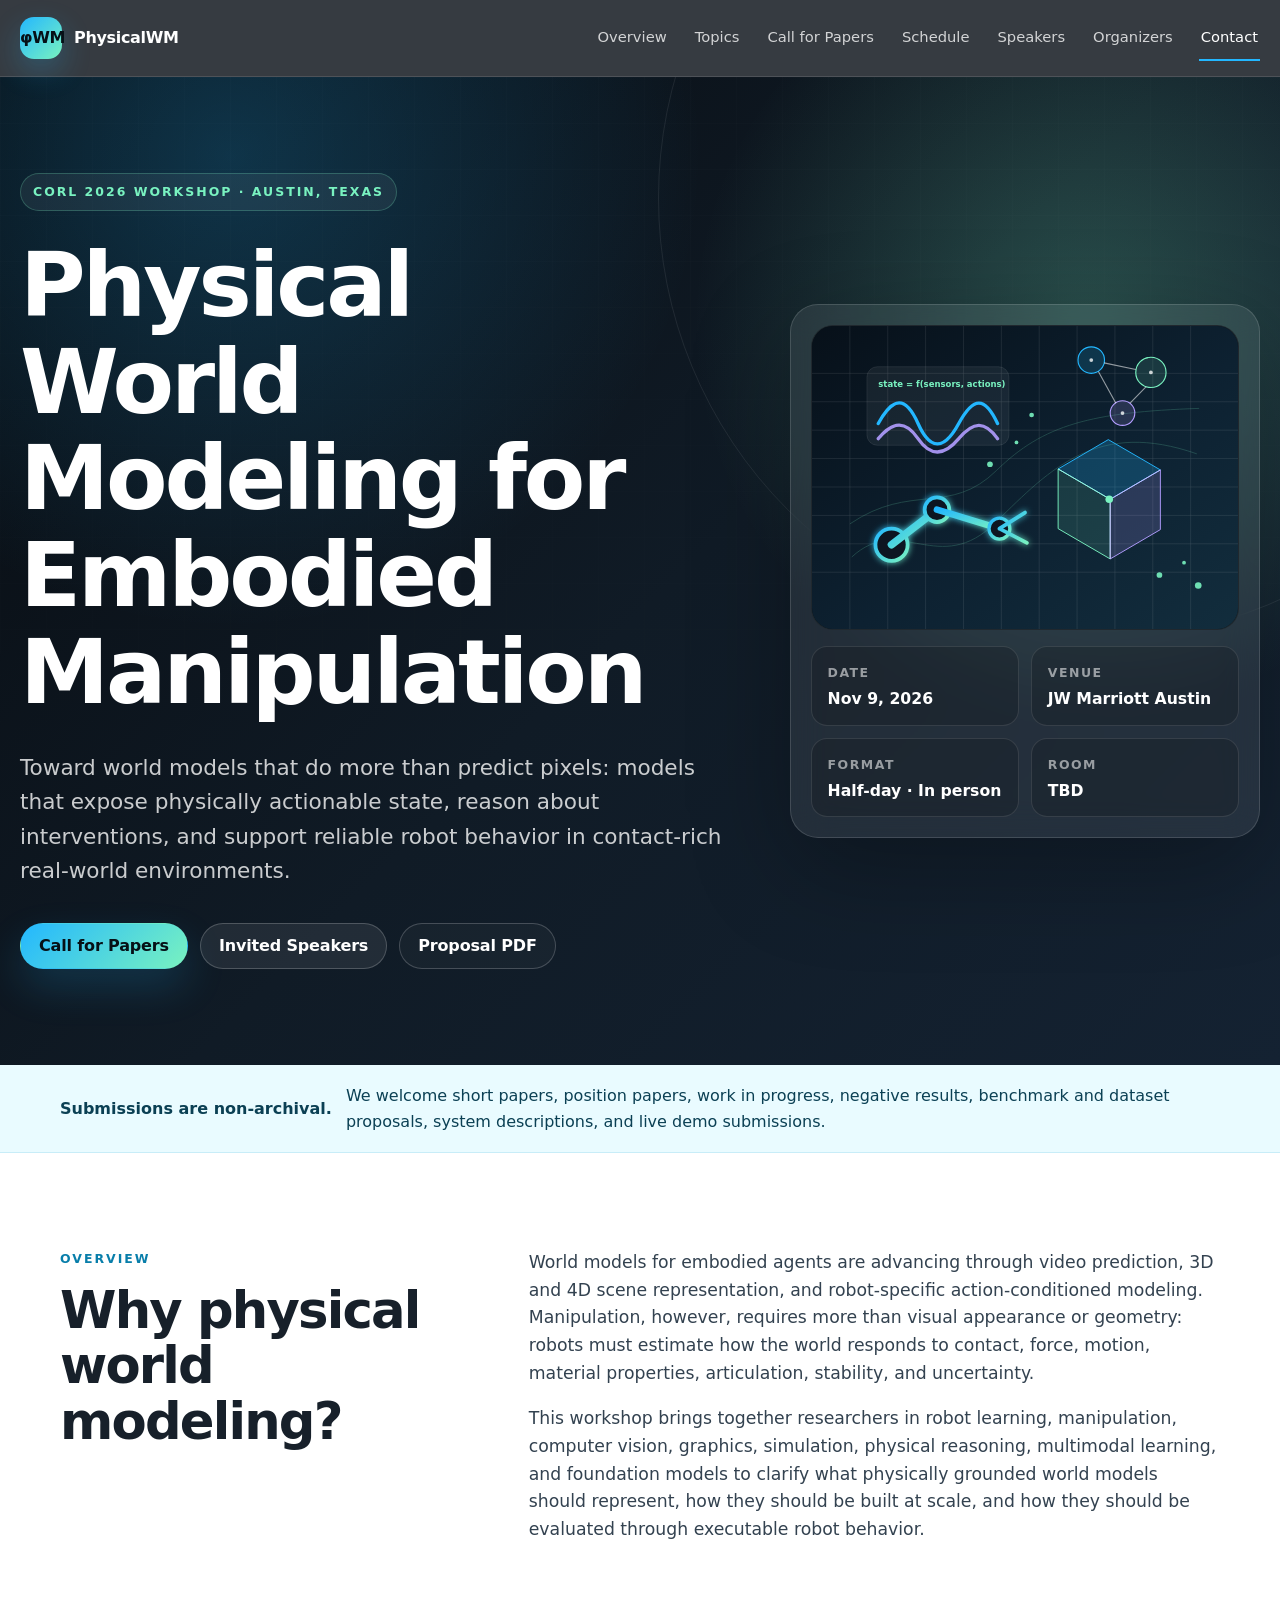
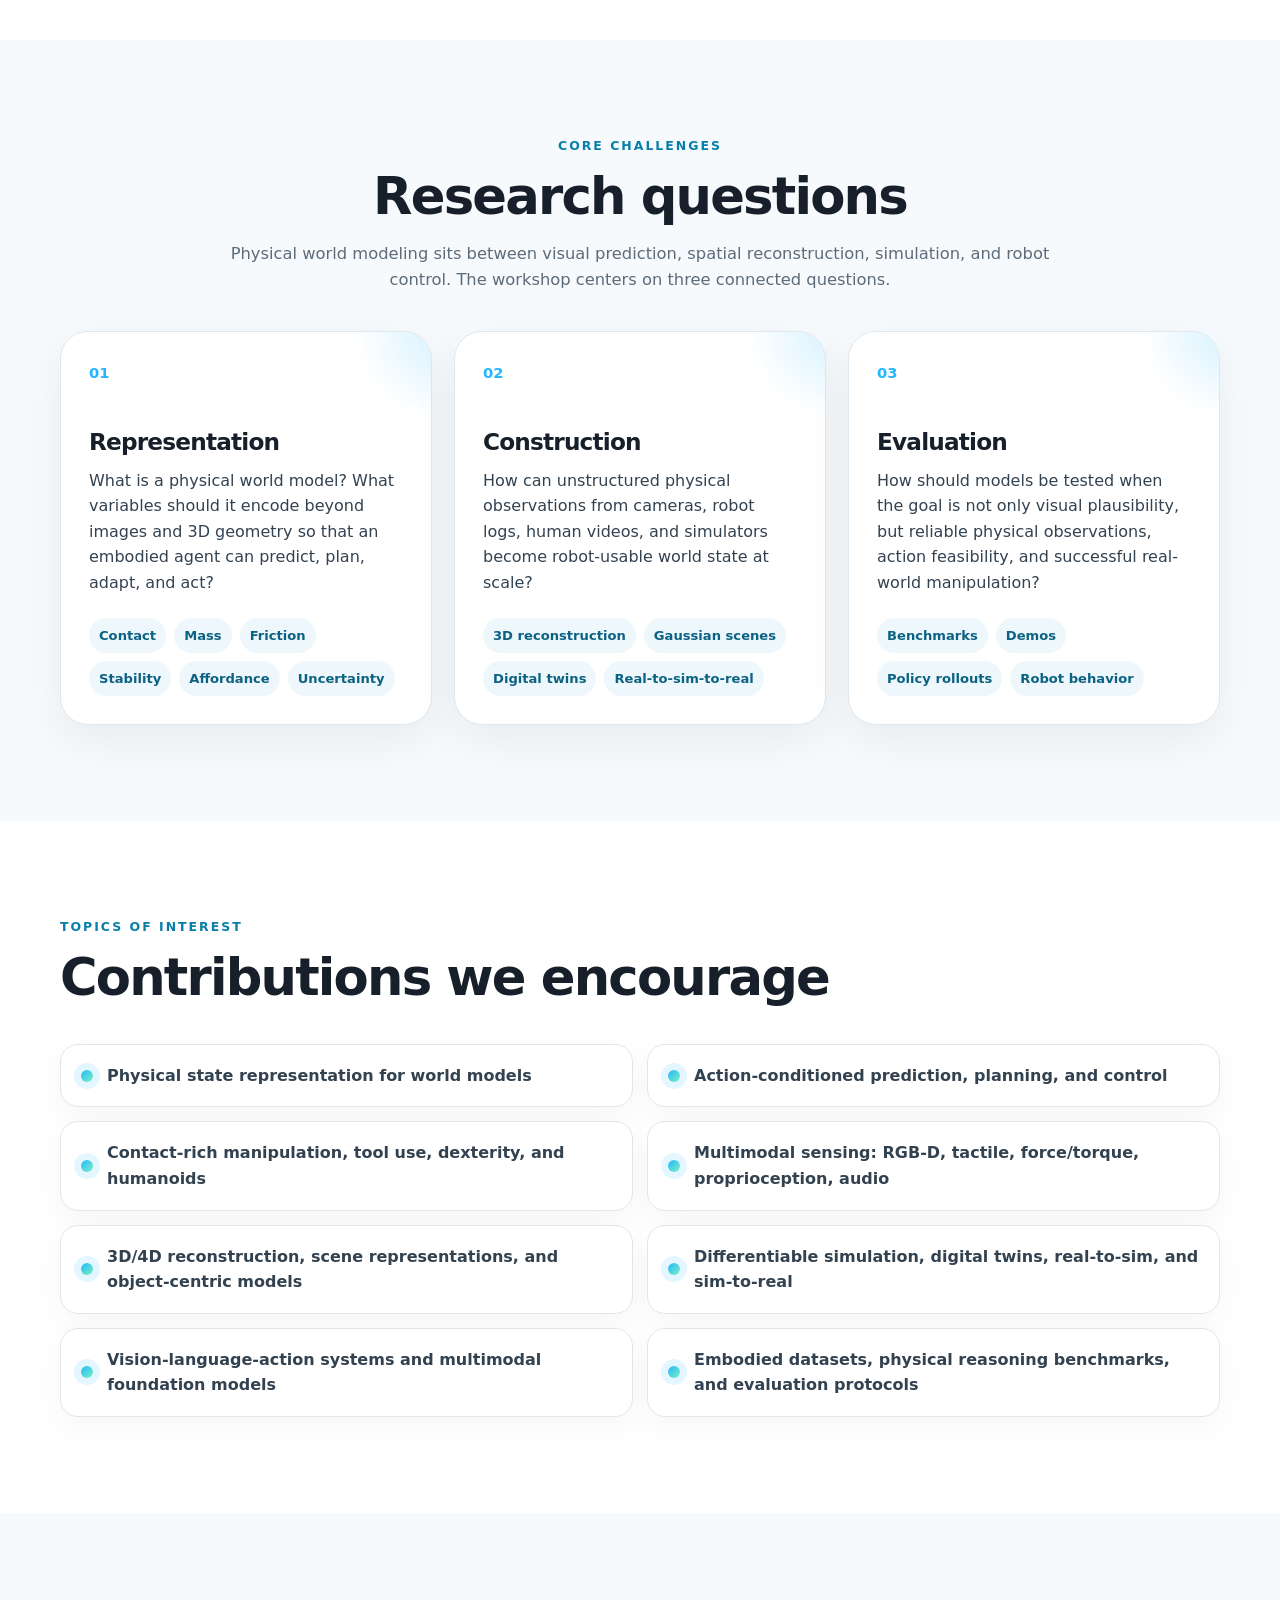
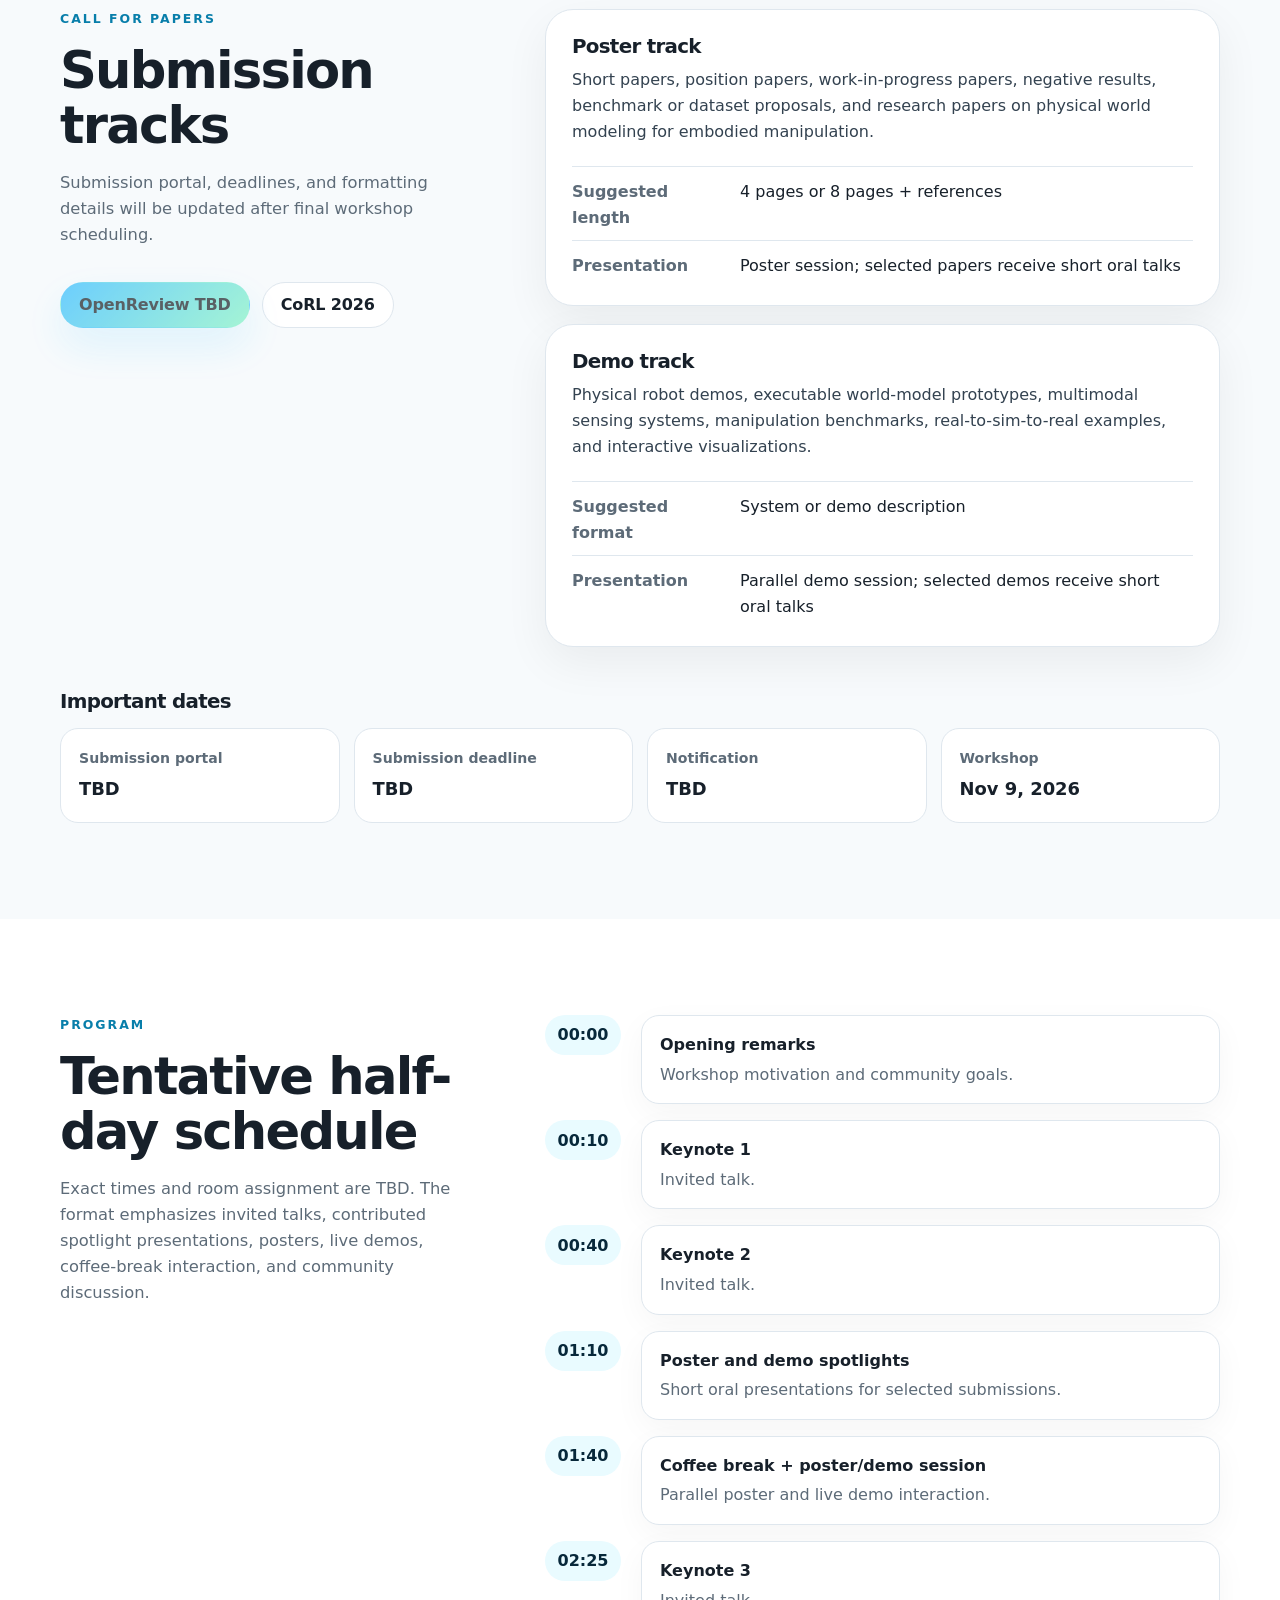
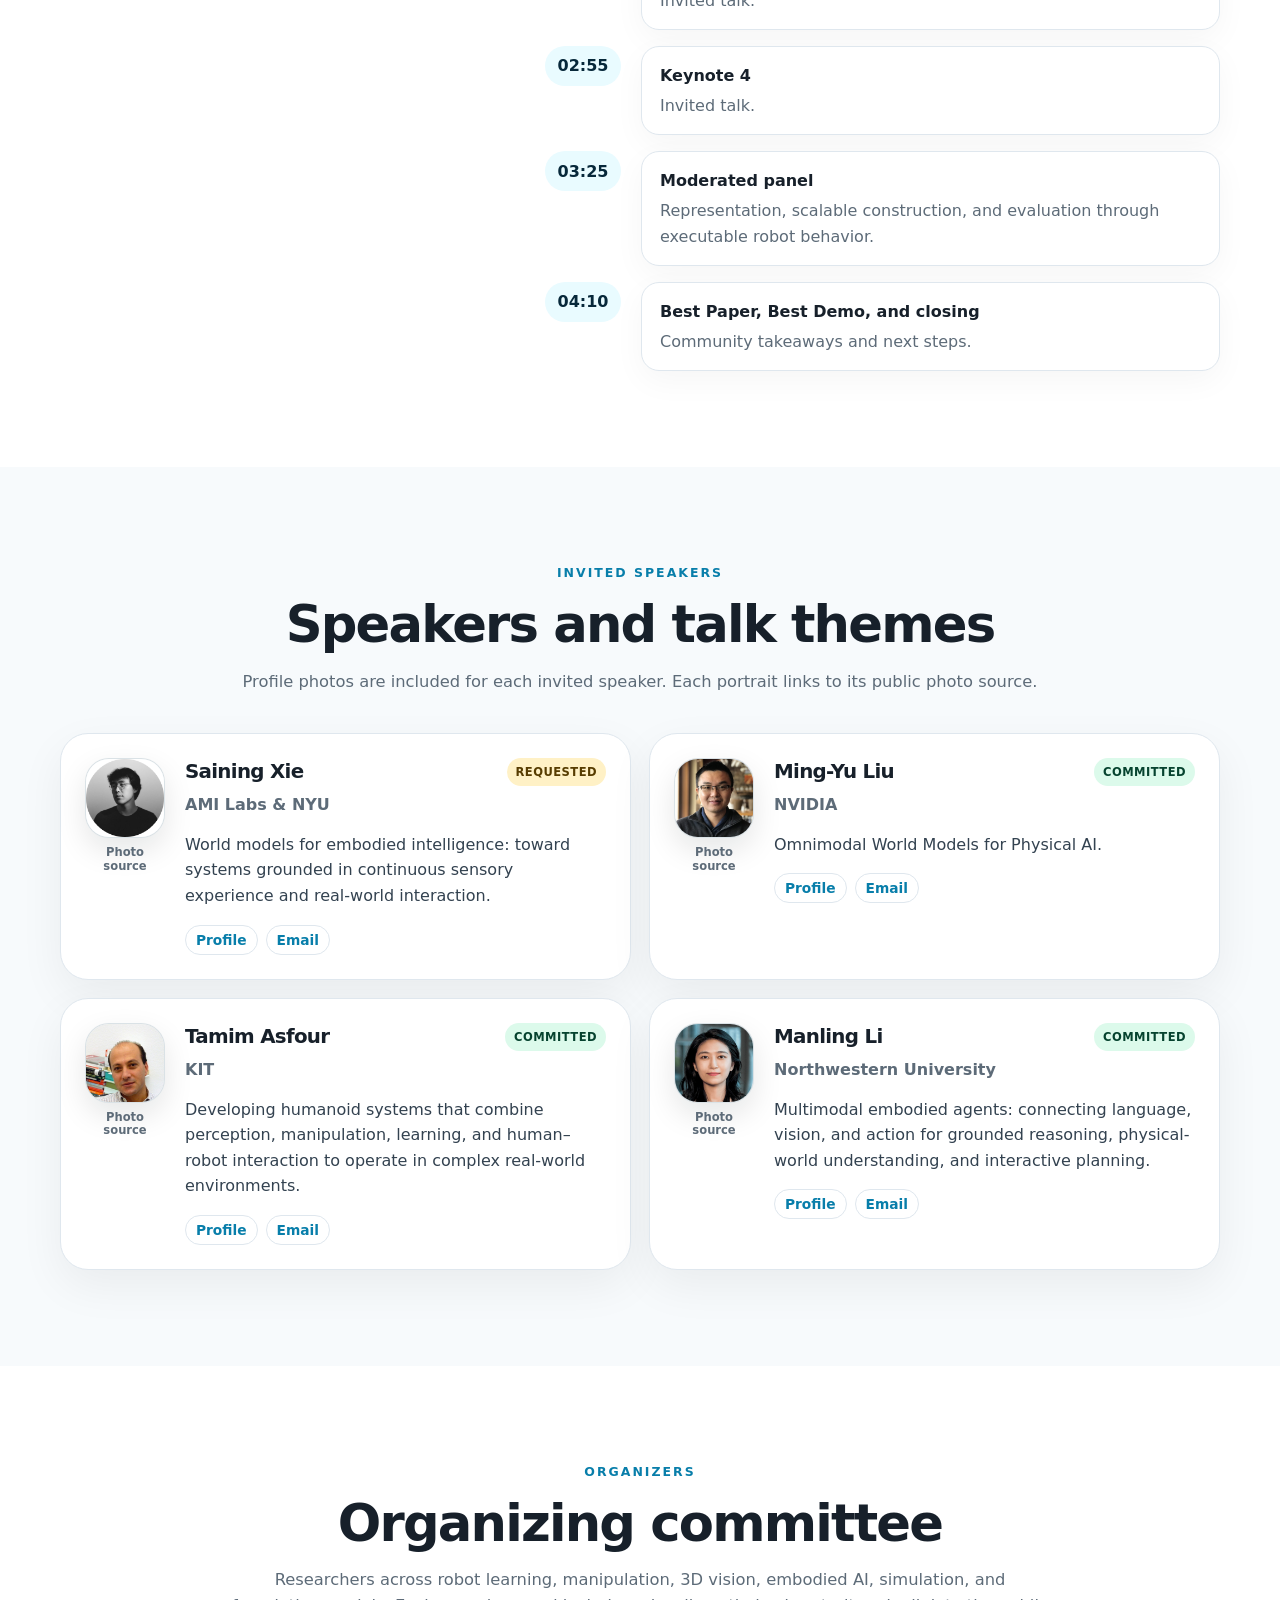
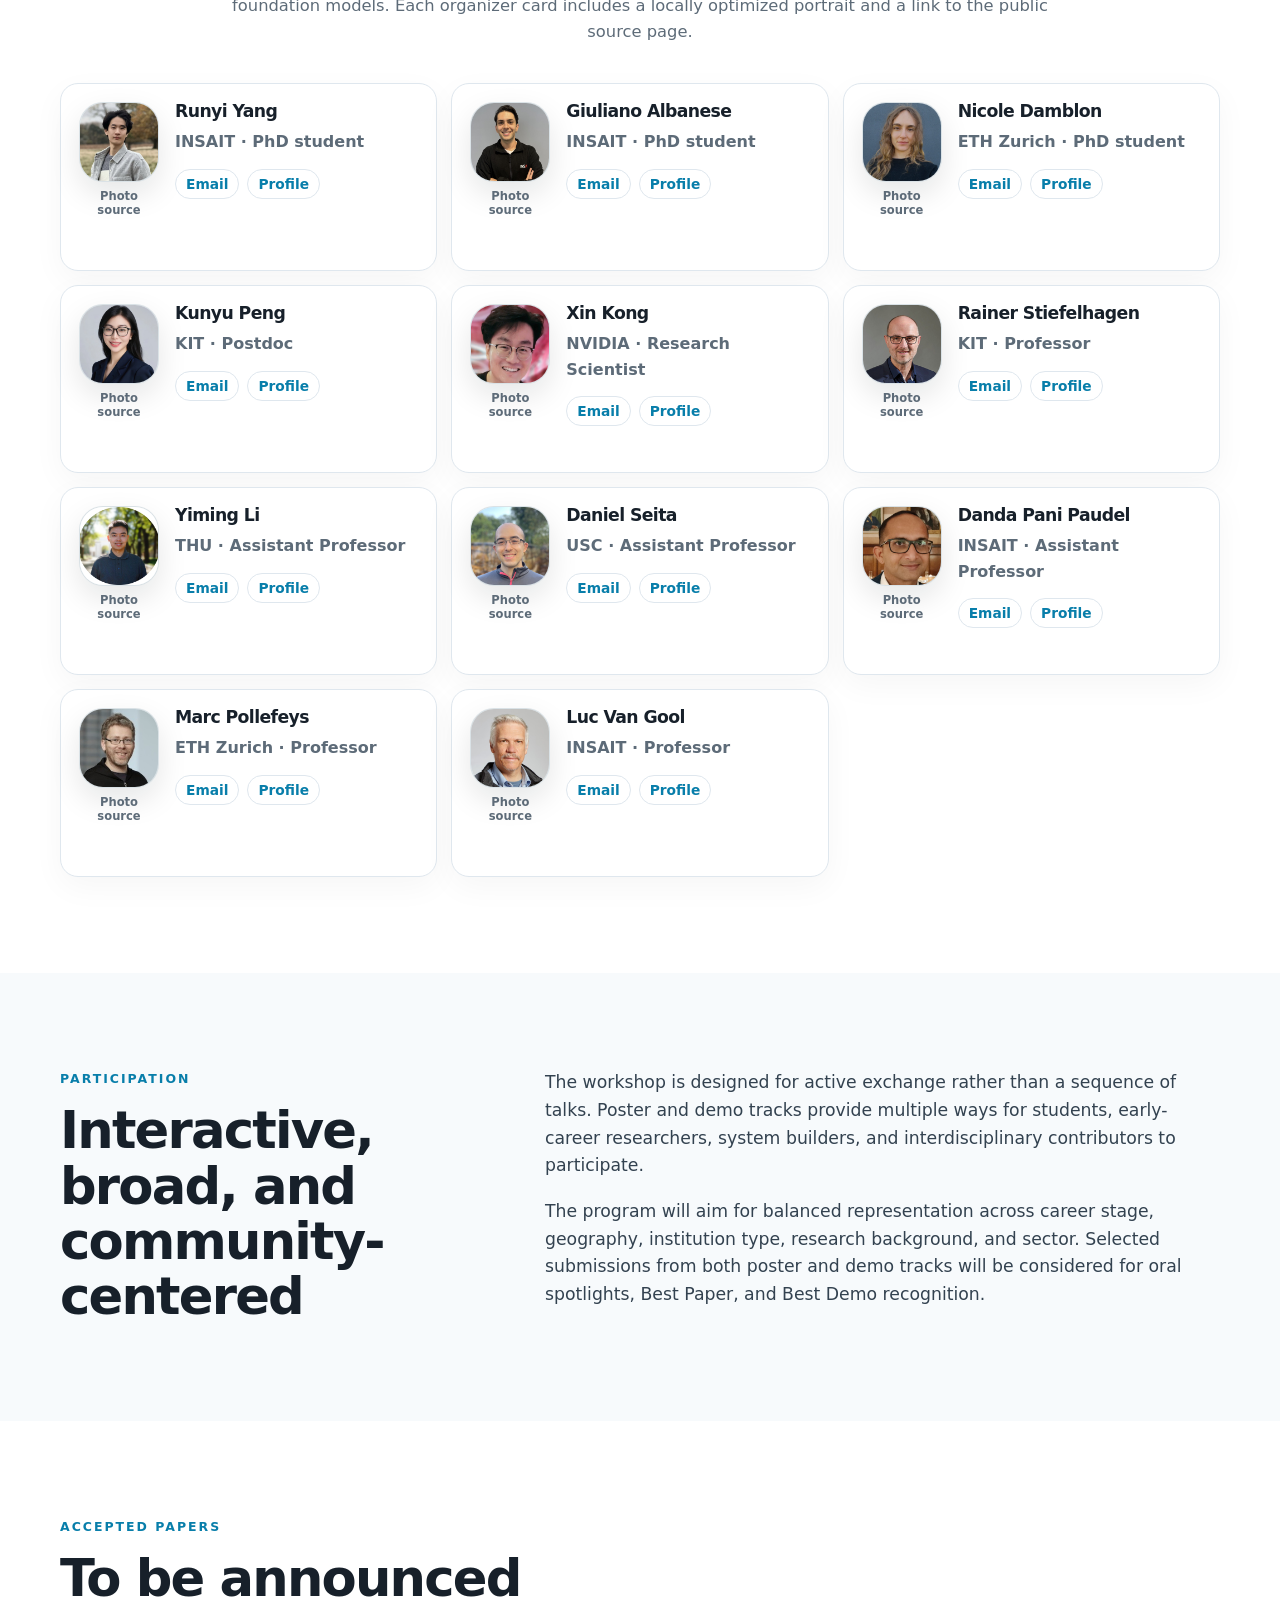
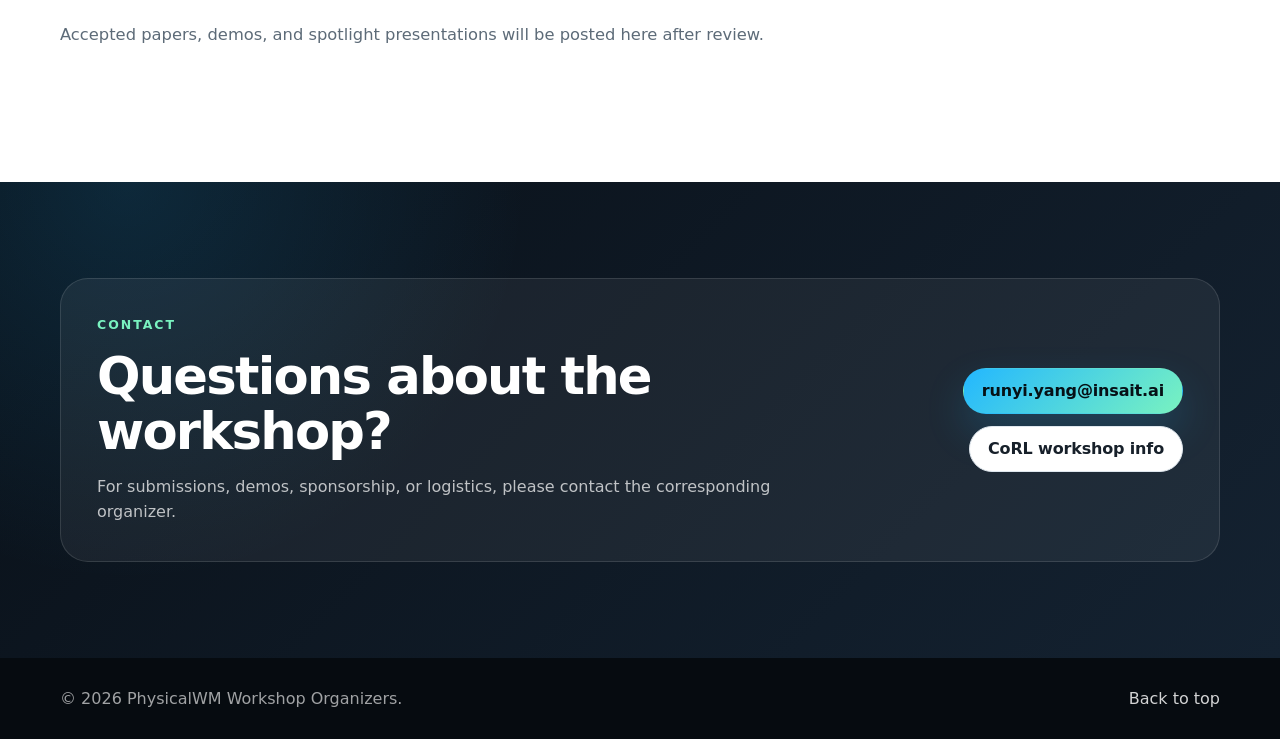
==== CORL2026.html @ cc818e53 "Add CoRL 2026 workshop site" ====
<!doctype html>
<html lang="en">
<head>
  <meta charset="utf-8" />
  <meta name="viewport" content="width=device-width, initial-scale=1" />
  <title>Physical World Modeling for Embodied Manipulation | CoRL 2026 Workshop</title>
  <meta name="description" content="CoRL 2026 workshop on Physical World Modeling for Embodied Manipulation: physically grounded world models for robot learning, manipulation, multimodal sensing, simulation, and embodied AI." />
  <meta name="theme-color" content="#0a1118" />
  <meta property="og:title" content="Physical World Modeling for Embodied Manipulation" />
  <meta property="og:description" content="A CoRL 2026 workshop on physical world models that support reliable embodied perception, prediction, planning, and robot manipulation." />
  <meta property="og:type" content="website" />
  <link rel="icon" href="assets/favicon.svg" type="image/svg+xml" />
  <link rel="stylesheet" href="assets/styles.css" />
</head>
<body>
  <a class="skip-link" href="#main">Skip to content</a>
  <header class="site-header" id="top">
    <nav class="navbar" aria-label="Main navigation">
      <a class="brand" href="#top" aria-label="PhysicalWM home">
        <span class="brand-mark">φWM</span>
        <span class="brand-text">PhysicalWM</span>
      </a>
      <button class="nav-toggle" aria-label="Open navigation" aria-expanded="false" aria-controls="nav-menu">
        <span></span><span></span><span></span>
      </button>
      <div class="nav-menu" id="nav-menu">
        <a href="#overview">Overview</a>
        <a href="#topics">Topics</a>
        <a href="#cfp">Call for Papers</a>
        <a href="#schedule">Schedule</a>
        <a href="#speakers">Speakers</a>
        <a href="#organizers">Organizers</a>
        <a href="#contact">Contact</a>
      </div>
    </nav>
  </header>

  <main id="main">
    <section class="hero section-pad">
      <div class="hero-grid">
        <div class="hero-copy">
          <div class="eyebrow">CoRL 2026 Workshop · Austin, Texas</div>
          <h1>Physical World Modeling for Embodied Manipulation</h1>
          <p class="hero-lede">
            Toward world models that do more than predict pixels: models that expose physically actionable state, reason about interventions, and support reliable robot behavior in contact-rich real-world environments.
          </p>
          <div class="hero-actions" aria-label="Primary actions">
            <a class="button button-primary" href="#cfp">Call for Papers</a>
            <a class="button button-secondary" href="#speakers">Invited Speakers</a>
            <a class="button button-ghost" href="assets/physicalwm-corl2026-proposal.pdf">Proposal PDF</a>
          </div>
        </div>
        <div class="hero-panel" aria-label="Workshop facts">
          <img src="assets/hero-physicalwm.svg" alt="Abstract diagram of physical world modeling for embodied manipulation" />
          <div class="fact-grid">
            <div>
              <span class="fact-label">Date</span>
              <strong>Nov 9, 2026</strong>
            </div>
            <div>
              <span class="fact-label">Venue</span>
              <strong>JW Marriott Austin</strong>
            </div>
            <div>
              <span class="fact-label">Format</span>
              <strong>Half-day · In person</strong>
            </div>
            <div>
              <span class="fact-label">Room</span>
              <strong>TBD</strong>
            </div>
          </div>
        </div>
      </div>
    </section>

    <section class="notice" aria-label="Workshop announcement">
      <div class="container notice-inner">
        <strong>Submissions are non-archival.</strong>
        <span>We welcome short papers, position papers, work in progress, negative results, benchmark and dataset proposals, system descriptions, and live demo submissions.</span>
      </div>
    </section>

    <section class="section section-pad" id="overview">
      <div class="container two-col">
        <div>
          <p class="section-kicker">Overview</p>
          <h2>Why physical world modeling?</h2>
        </div>
        <div class="rich-text">
          <p>
            World models for embodied agents are advancing through video prediction, 3D and 4D scene representation, and robot-specific action-conditioned modeling. Manipulation, however, requires more than visual appearance or geometry: robots must estimate how the world responds to contact, force, motion, material properties, articulation, stability, and uncertainty.
          </p>
          <p>
            This workshop brings together researchers in robot learning, manipulation, computer vision, graphics, simulation, physical reasoning, multimodal learning, and foundation models to clarify what physically grounded world models should represent, how they should be built at scale, and how they should be evaluated through executable robot behavior.
          </p>
        </div>
      </div>
    </section>

    <section class="section section-pad section-muted" id="questions">
      <div class="container">
        <div class="section-heading centered">
          <p class="section-kicker">Core challenges</p>
          <h2>Research questions</h2>
          <p>Physical world modeling sits between visual prediction, spatial reconstruction, simulation, and robot control. The workshop centers on three connected questions.</p>
        </div>
        <div class="cards three">
          <article class="card challenge-card">
            <span class="card-index">01</span>
            <h3>Representation</h3>
            <p>What is a physical world model? What variables should it encode beyond images and 3D geometry so that an embodied agent can predict, plan, adapt, and act?</p>
            <ul class="tag-list">
              <li>Contact</li><li>Mass</li><li>Friction</li><li>Stability</li><li>Affordance</li><li>Uncertainty</li>
            </ul>
          </article>
          <article class="card challenge-card">
            <span class="card-index">02</span>
            <h3>Construction</h3>
            <p>How can unstructured physical observations from cameras, robot logs, human videos, and simulators become robot-usable world state at scale?</p>
            <ul class="tag-list">
              <li>3D reconstruction</li><li>Gaussian scenes</li><li>Digital twins</li><li>Real-to-sim-to-real</li>
            </ul>
          </article>
          <article class="card challenge-card">
            <span class="card-index">03</span>
            <h3>Evaluation</h3>
            <p>How should models be tested when the goal is not only visual plausibility, but reliable physical observations, action feasibility, and successful real-world manipulation?</p>
            <ul class="tag-list">
              <li>Benchmarks</li><li>Demos</li><li>Policy rollouts</li><li>Robot behavior</li>
            </ul>
          </article>
        </div>
      </div>
    </section>

    <section class="section section-pad" id="topics">
      <div class="container">
        <div class="section-heading">
          <p class="section-kicker">Topics of interest</p>
          <h2>Contributions we encourage</h2>
        </div>
        <div class="topic-grid">
          <div class="topic"><span></span>Physical state representation for world models</div>
          <div class="topic"><span></span>Action-conditioned prediction, planning, and control</div>
          <div class="topic"><span></span>Contact-rich manipulation, tool use, dexterity, and humanoids</div>
          <div class="topic"><span></span>Multimodal sensing: RGB-D, tactile, force/torque, proprioception, audio</div>
          <div class="topic"><span></span>3D/4D reconstruction, scene representations, and object-centric models</div>
          <div class="topic"><span></span>Differentiable simulation, digital twins, real-to-sim, and sim-to-real</div>
          <div class="topic"><span></span>Vision-language-action systems and multimodal foundation models</div>
          <div class="topic"><span></span>Embodied datasets, physical reasoning benchmarks, and evaluation protocols</div>
        </div>
      </div>
    </section>

    <section class="section section-pad section-muted" id="cfp">
      <div class="container two-col gap-large">
        <div>
          <p class="section-kicker">Call for papers</p>
          <h2>Submission tracks</h2>
          <p class="section-note">Submission portal, deadlines, and formatting details will be updated after final workshop scheduling.</p>
          <div class="button-row">
            <a class="button button-primary disabled" aria-disabled="true" href="#cfp">OpenReview TBD</a>
            <a class="button button-secondary" href="https://www.corl.org/">CoRL 2026</a>
          </div>
        </div>
        <div class="submission-stack">
          <article class="submission-card">
            <h3>Poster track</h3>
            <p>Short papers, position papers, work-in-progress papers, negative results, benchmark or dataset proposals, and research papers on physical world modeling for embodied manipulation.</p>
            <dl>
              <div><dt>Suggested length</dt><dd>4 pages or 8 pages + references</dd></div>
              <div><dt>Presentation</dt><dd>Poster session; selected papers receive short oral talks</dd></div>
            </dl>
          </article>
          <article class="submission-card">
            <h3>Demo track</h3>
            <p>Physical robot demos, executable world-model prototypes, multimodal sensing systems, manipulation benchmarks, real-to-sim-to-real examples, and interactive visualizations.</p>
            <dl>
              <div><dt>Suggested format</dt><dd>System or demo description</dd></div>
              <div><dt>Presentation</dt><dd>Parallel demo session; selected demos receive short oral talks</dd></div>
            </dl>
          </article>
        </div>
      </div>
      <div class="container dates-wrap">
        <h3>Important dates</h3>
        <div class="dates-grid" role="list">
          <div role="listitem"><span>Submission portal</span><strong>TBD</strong></div>
          <div role="listitem"><span>Submission deadline</span><strong>TBD</strong></div>
          <div role="listitem"><span>Notification</span><strong>TBD</strong></div>
          <div role="listitem"><span>Workshop</span><strong>Nov 9, 2026</strong></div>
        </div>
      </div>
    </section>

    <section class="section section-pad" id="schedule">
      <div class="container two-col gap-large">
        <div>
          <p class="section-kicker">Program</p>
          <h2>Tentative half-day schedule</h2>
          <p class="section-note">Exact times and room assignment are TBD. The format emphasizes invited talks, contributed spotlight presentations, posters, live demos, coffee-break interaction, and community discussion.</p>
        </div>
        <ol class="timeline">
          <li><time>00:00</time><div><strong>Opening remarks</strong><span>Workshop motivation and community goals.</span></div></li>
          <li><time>00:10</time><div><strong>Keynote 1</strong><span>Invited talk.</span></div></li>
          <li><time>00:40</time><div><strong>Keynote 2</strong><span>Invited talk.</span></div></li>
          <li><time>01:10</time><div><strong>Poster and demo spotlights</strong><span>Short oral presentations for selected submissions.</span></div></li>
          <li><time>01:40</time><div><strong>Coffee break + poster/demo session</strong><span>Parallel poster and live demo interaction.</span></div></li>
          <li><time>02:25</time><div><strong>Keynote 3</strong><span>Invited talk.</span></div></li>
          <li><time>02:55</time><div><strong>Keynote 4</strong><span>Invited talk.</span></div></li>
          <li><time>03:25</time><div><strong>Moderated panel</strong><span>Representation, scalable construction, and evaluation through executable robot behavior.</span></div></li>
          <li><time>04:10</time><div><strong>Best Paper, Best Demo, and closing</strong><span>Community takeaways and next steps.</span></div></li>
        </ol>
      </div>
    </section>

    <section class="section section-pad section-muted" id="speakers">
      <div class="container">
        <div class="section-heading centered">
          <p class="section-kicker">Invited speakers</p>
          <h2>Speakers and talk themes</h2>
          <p>Profile photos are included for each invited speaker. Each portrait links to its public photo source.</p>
        </div>
        <div class="people-grid speakers-grid">
          <article class="person-card speaker-card">
            <figure class="portrait-wrap">
              <a href="https://www.sainingxie.com/" rel="noopener" aria-label="Open Saining Xie profile">
                <img class="portrait" src="assets/people/saining-xie.jpg" alt="Portrait of Saining Xie" loading="lazy" />
              </a>
              <figcaption><a href="https://www.sainingxie.com/" rel="noopener">Photo source</a></figcaption>
            </figure>
            <div class="person-body">
              <div class="person-topline"><h3><a href="https://www.sainingxie.com/" rel="noopener">Saining Xie</a></h3><span class="status requested">Requested</span></div>
              <p class="affiliation">AMI Labs &amp; NYU</p>
              <p class="talk-title">World models for embodied intelligence: toward systems grounded in continuous sensory experience and real-world interaction.</p>
              <div class="person-links">
                <a href="https://www.sainingxie.com/" rel="noopener">Profile</a>
                <a href="mailto:saining.xie@nyu.edu">Email</a>
              </div>
            </div>
          </article>
          <article class="person-card speaker-card">
            <figure class="portrait-wrap">
              <a href="https://research.nvidia.com/person/ming-yu-liu" rel="noopener" aria-label="Open Ming-Yu Liu profile">
                <img class="portrait" src="assets/people/ming-yu-liu.jpg" alt="Portrait of Ming-Yu Liu" loading="lazy" />
              </a>
              <figcaption><a href="https://research.nvidia.com/person/ming-yu-liu" rel="noopener">Photo source</a></figcaption>
            </figure>
            <div class="person-body">
              <div class="person-topline"><h3><a href="https://research.nvidia.com/person/ming-yu-liu" rel="noopener">Ming-Yu Liu</a></h3><span class="status confirmed">Committed</span></div>
              <p class="affiliation">NVIDIA</p>
              <p class="talk-title">Omnimodal World Models for Physical AI.</p>
              <div class="person-links">
                <a href="https://research.nvidia.com/person/ming-yu-liu" rel="noopener">Profile</a>
                <a href="mailto:mingyul@nvidia.com">Email</a>
              </div>
            </div>
          </article>
          <article class="person-card speaker-card">
            <figure class="portrait-wrap">
              <a href="https://h2t.iar.kit.edu/tamim-asfour.php" rel="noopener" aria-label="Open Tamim Asfour profile">
                <img class="portrait" src="assets/people/tamim-asfour.jpg" alt="Portrait of Tamim Asfour" loading="lazy" />
              </a>
              <figcaption><a href="https://h2t.iar.kit.edu/tamim-asfour.php" rel="noopener">Photo source</a></figcaption>
            </figure>
            <div class="person-body">
              <div class="person-topline"><h3><a href="https://h2t.iar.kit.edu/tamim-asfour.php" rel="noopener">Tamim Asfour</a></h3><span class="status confirmed">Committed</span></div>
              <p class="affiliation">KIT</p>
              <p class="talk-title">Developing humanoid systems that combine perception, manipulation, learning, and human–robot interaction to operate in complex real-world environments.</p>
              <div class="person-links">
                <a href="https://h2t.iar.kit.edu/tamim-asfour.php" rel="noopener">Profile</a>
                <a href="mailto:asfour@kit.edu">Email</a>
              </div>
            </div>
          </article>
          <article class="person-card speaker-card">
            <figure class="portrait-wrap">
              <a href="https://www.mccormick.northwestern.edu/research-faculty/directory/profiles/li-manling.html" rel="noopener" aria-label="Open Manling Li profile">
                <img class="portrait" src="assets/people/manling-li.jpg" alt="Portrait of Manling Li" loading="lazy" />
              </a>
              <figcaption><a href="https://www.mccormick.northwestern.edu/research-faculty/directory/profiles/li-manling.html" rel="noopener">Photo source</a></figcaption>
            </figure>
            <div class="person-body">
              <div class="person-topline"><h3><a href="https://www.mccormick.northwestern.edu/research-faculty/directory/profiles/li-manling.html" rel="noopener">Manling Li</a></h3><span class="status confirmed">Committed</span></div>
              <p class="affiliation">Northwestern University</p>
              <p class="talk-title">Multimodal embodied agents: connecting language, vision, and action for grounded reasoning, physical-world understanding, and interactive planning.</p>
              <div class="person-links">
                <a href="https://www.mccormick.northwestern.edu/research-faculty/directory/profiles/li-manling.html" rel="noopener">Profile</a>
                <a href="mailto:manling.li@northwestern.edu">Email</a>
              </div>
            </div>
          </article>
        </div>
      </div>
    </section>

    <section class="section section-pad" id="organizers">
      <div class="container">
        <div class="section-heading centered">
          <p class="section-kicker">Organizers</p>
          <h2>Organizing committee</h2>
          <p>Researchers across robot learning, manipulation, 3D vision, embodied AI, simulation, and foundation models. Each organizer card includes a locally optimized portrait and a link to the public source page.</p>
        </div>
        <div class="organizer-grid">
          <article class="organizer">
            <figure class="portrait-wrap">
              <a href="https://insait.ai/runyi-yang/" rel="noopener" aria-label="Open Runyi Yang profile">
                <img class="portrait" src="assets/people/runyi-yang.jpg" alt="Portrait of Runyi Yang" loading="lazy" />
              </a>
              <figcaption><a href="https://insait.ai/runyi-yang/" rel="noopener">Photo source</a></figcaption>
            </figure>
            <div class="person-body">
              <h3><a href="https://insait.ai/runyi-yang/" rel="noopener">Runyi Yang</a></h3>
              <p>INSAIT · PhD student</p>
              <div class="person-links compact">
                <a href="mailto:runyi.yang@insait.ai">Email</a>
                <a href="https://insait.ai/runyi-yang/" rel="noopener">Profile</a>
              </div>
            </div>
          </article>
          <article class="organizer">
            <figure class="portrait-wrap">
              <a href="https://insait.ai/giuliano-albanese/" rel="noopener" aria-label="Open Giuliano Albanese profile">
                <img class="portrait" src="assets/people/giuliano-albanese.jpg" alt="Portrait of Giuliano Albanese" loading="lazy" />
              </a>
              <figcaption><a href="https://insait.ai/giuliano-albanese/" rel="noopener">Photo source</a></figcaption>
            </figure>
            <div class="person-body">
              <h3><a href="https://insait.ai/giuliano-albanese/" rel="noopener">Giuliano Albanese</a></h3>
              <p>INSAIT · PhD student</p>
              <div class="person-links compact">
                <a href="mailto:giuliano.albanese@insait.ai">Email</a>
                <a href="https://insait.ai/giuliano-albanese/" rel="noopener">Profile</a>
              </div>
            </div>
          </article>
          <article class="organizer">
            <figure class="portrait-wrap">
              <a href="https://cvg.ethz.ch/our_team" rel="noopener" aria-label="Open Nicole Damblon profile">
                <img class="portrait" src="assets/people/nicole-damblon.jpg" alt="Portrait of Nicole Damblon" loading="lazy" />
              </a>
              <figcaption><a href="https://cvg.ethz.ch/our_team" rel="noopener">Photo source</a></figcaption>
            </figure>
            <div class="person-body">
              <h3><a href="https://cvg.ethz.ch/our_team" rel="noopener">Nicole Damblon</a></h3>
              <p>ETH Zurich · PhD student</p>
              <div class="person-links compact">
                <a href="mailto:nicole.damblon@ai.ethz.ch">Email</a>
                <a href="https://cvg.ethz.ch/our_team" rel="noopener">Profile</a>
              </div>
            </div>
          </article>
          <article class="organizer">
            <figure class="portrait-wrap">
              <a href="https://insait.ai/dr-ing-kunyu-peng/" rel="noopener" aria-label="Open Kunyu Peng profile">
                <img class="portrait" src="assets/people/kunyu-peng.jpg" alt="Portrait of Kunyu Peng" loading="lazy" />
              </a>
              <figcaption><a href="https://insait.ai/dr-ing-kunyu-peng/" rel="noopener">Photo source</a></figcaption>
            </figure>
            <div class="person-body">
              <h3><a href="https://insait.ai/dr-ing-kunyu-peng/" rel="noopener">Kunyu Peng</a></h3>
              <p>KIT · Postdoc</p>
              <div class="person-links compact">
                <a href="mailto:kunyu.peng@kit.edu">Email</a>
                <a href="https://insait.ai/dr-ing-kunyu-peng/" rel="noopener">Profile</a>
              </div>
            </div>
          </article>
          <article class="organizer">
            <figure class="portrait-wrap">
              <a href="https://research.nvidia.com/person/xin-kong" rel="noopener" aria-label="Open Xin Kong profile">
                <img class="portrait" src="assets/people/xin-kong.jpg" alt="Portrait of Xin Kong" loading="lazy" />
              </a>
              <figcaption><a href="https://research.nvidia.com/person/xin-kong" rel="noopener">Photo source</a></figcaption>
            </figure>
            <div class="person-body">
              <h3><a href="https://research.nvidia.com/person/xin-kong" rel="noopener">Xin Kong</a></h3>
              <p>NVIDIA · Research Scientist</p>
              <div class="person-links compact">
                <a href="mailto:x.kong21@imperial.ac.uk">Email</a>
                <a href="https://research.nvidia.com/person/xin-kong" rel="noopener">Profile</a>
              </div>
            </div>
          </article>
          <article class="organizer">
            <figure class="portrait-wrap">
              <a href="https://www.access.kit.edu/english/287_1072.php" rel="noopener" aria-label="Open Rainer Stiefelhagen profile">
                <img class="portrait" src="assets/people/rainer-stiefelhagen.jpg" alt="Portrait of Rainer Stiefelhagen" loading="lazy" />
              </a>
              <figcaption><a href="https://www.access.kit.edu/english/287_1072.php" rel="noopener">Photo source</a></figcaption>
            </figure>
            <div class="person-body">
              <h3><a href="https://www.access.kit.edu/english/287_1072.php" rel="noopener">Rainer Stiefelhagen</a></h3>
              <p>KIT · Professor</p>
              <div class="person-links compact">
                <a href="mailto:rainer.stiefelhagen@kit.edu">Email</a>
                <a href="https://www.access.kit.edu/english/287_1072.php" rel="noopener">Profile</a>
              </div>
            </div>
          </article>
          <article class="organizer">
            <figure class="portrait-wrap">
              <a href="https://collegeai.tsinghua.edu.cn/en/People/Full_time_PI/Yiming_Li.htm" rel="noopener" aria-label="Open Yiming Li profile">
                <img class="portrait" src="assets/people/yiming-li.jpg" alt="Portrait of Yiming Li" loading="lazy" />
              </a>
              <figcaption><a href="https://collegeai.tsinghua.edu.cn/en/People/Full_time_PI/Yiming_Li.htm" rel="noopener">Photo source</a></figcaption>
            </figure>
            <div class="person-body">
              <h3><a href="https://collegeai.tsinghua.edu.cn/en/People/Full_time_PI/Yiming_Li.htm" rel="noopener">Yiming Li</a></h3>
              <p>THU · Assistant Professor</p>
              <div class="person-links compact">
                <a href="mailto:yimingli9702@gmail.com">Email</a>
                <a href="https://collegeai.tsinghua.edu.cn/en/People/Full_time_PI/Yiming_Li.htm" rel="noopener">Profile</a>
              </div>
            </div>
          </article>
          <article class="organizer">
            <figure class="portrait-wrap">
              <a href="https://viterbi.usc.edu/directory/faculty/Seita/Daniel" rel="noopener" aria-label="Open Daniel Seita profile">
                <img class="portrait" src="assets/people/daniel-seita.jpg" alt="Portrait of Daniel Seita" loading="lazy" />
              </a>
              <figcaption><a href="https://viterbi.usc.edu/directory/faculty/Seita/Daniel" rel="noopener">Photo source</a></figcaption>
            </figure>
            <div class="person-body">
              <h3><a href="https://viterbi.usc.edu/directory/faculty/Seita/Daniel" rel="noopener">Daniel Seita</a></h3>
              <p>USC · Assistant Professor</p>
              <div class="person-links compact">
                <a href="mailto:seita@usc.edu">Email</a>
                <a href="https://viterbi.usc.edu/directory/faculty/Seita/Daniel" rel="noopener">Profile</a>
              </div>
            </div>
          </article>
          <article class="organizer">
            <figure class="portrait-wrap">
              <a href="https://insait.ai/dr-danda-paudel/" rel="noopener" aria-label="Open Danda Pani Paudel profile">
                <img class="portrait" src="assets/people/danda-pani-paudel.jpg" alt="Portrait of Danda Pani Paudel" loading="lazy" />
              </a>
              <figcaption><a href="https://insait.ai/dr-danda-paudel/" rel="noopener">Photo source</a></figcaption>
            </figure>
            <div class="person-body">
              <h3><a href="https://insait.ai/dr-danda-paudel/" rel="noopener">Danda Pani Paudel</a></h3>
              <p>INSAIT · Assistant Professor</p>
              <div class="person-links compact">
                <a href="mailto:danda.paudel@insait.ai">Email</a>
                <a href="https://insait.ai/dr-danda-paudel/" rel="noopener">Profile</a>
              </div>
            </div>
          </article>
          <article class="organizer">
            <figure class="portrait-wrap">
              <a href="https://people.inf.ethz.ch/marc.pollefeys/" rel="noopener" aria-label="Open Marc Pollefeys profile">
                <img class="portrait" src="assets/people/marc-pollefeys.jpg" alt="Portrait of Marc Pollefeys" loading="lazy" />
              </a>
              <figcaption><a href="https://people.inf.ethz.ch/marc.pollefeys/" rel="noopener">Photo source</a></figcaption>
            </figure>
            <div class="person-body">
              <h3><a href="https://people.inf.ethz.ch/marc.pollefeys/" rel="noopener">Marc Pollefeys</a></h3>
              <p>ETH Zurich · Professor</p>
              <div class="person-links compact">
                <a href="mailto:marc.pollefeys@inf.ethz.ch">Email</a>
                <a href="https://people.inf.ethz.ch/marc.pollefeys/" rel="noopener">Profile</a>
              </div>
            </div>
          </article>
          <article class="organizer">
            <figure class="portrait-wrap">
              <a href="https://insait.ai/prof-luc-van-gool/" rel="noopener" aria-label="Open Luc Van Gool profile">
                <img class="portrait" src="assets/people/luc-van-gool.jpg" alt="Portrait of Luc Van Gool" loading="lazy" />
              </a>
              <figcaption><a href="https://insait.ai/prof-luc-van-gool/" rel="noopener">Photo source</a></figcaption>
            </figure>
            <div class="person-body">
              <h3><a href="https://insait.ai/prof-luc-van-gool/" rel="noopener">Luc Van Gool</a></h3>
              <p>INSAIT · Professor</p>
              <div class="person-links compact">
                <a href="mailto:luc.vangool@insait.ai">Email</a>
                <a href="https://insait.ai/prof-luc-van-gool/" rel="noopener">Profile</a>
              </div>
            </div>
          </article>
        </div>
      </div>
    </section>

    <section class="section section-pad section-muted" id="participation">
      <div class="container two-col gap-large">
        <div>
          <p class="section-kicker">Participation</p>
          <h2>Interactive, broad, and community-centered</h2>
        </div>
        <div class="rich-text">
          <p>
            The workshop is designed for active exchange rather than a sequence of talks. Poster and demo tracks provide multiple ways for students, early-career researchers, system builders, and interdisciplinary contributors to participate.
          </p>
          <p>
            The program will aim for balanced representation across career stage, geography, institution type, research background, and sector. Selected submissions from both poster and demo tracks will be considered for oral spotlights, Best Paper, and Best Demo recognition.
          </p>
        </div>
      </div>
    </section>

    <section class="section section-pad" id="accepted">
      <div class="container">
        <div class="section-heading">
          <p class="section-kicker">Accepted papers</p>
          <h2>To be announced</h2>
          <p>Accepted papers, demos, and spotlight presentations will be posted here after review.</p>
        </div>
      </div>
    </section>

    <section class="contact section-pad" id="contact">
      <div class="container contact-card">
        <div>
          <p class="section-kicker">Contact</p>
          <h2>Questions about the workshop?</h2>
          <p>For submissions, demos, sponsorship, or logistics, please contact the corresponding organizer.</p>
        </div>
        <div class="contact-actions">
          <a class="button button-primary" href="mailto:runyi.yang@insait.ai">runyi.yang@insait.ai</a>
          <a class="button button-secondary" href="https://www.corl.org/contributions/call-for-workshops">CoRL workshop info</a>
        </div>
      </div>
    </section>
  </main>

  <footer class="footer">
    <div class="container footer-inner">
      <p>© 2026 PhysicalWM Workshop Organizers.</p>
      <p><a href="#top">Back to top</a></p>
    </div>
  </footer>

  <script src="assets/script.js"></script>
</body>
</html>
---- assets/styles.css ----
:root {
  --bg: #0a1118;
  --bg-soft: #0f1a24;
  --bg-card: #ffffff;
  --text: #17202a;
  --muted: #5d6b78;
  --muted-strong: #334250;
  --line: #dfe7ee;
  --line-dark: rgba(255,255,255,0.12);
  --accent: #23b7ff;
  --accent-2: #79f2c0;
  --accent-3: #b29dff;
  --paper: #f7fafc;
  --shadow: 0 24px 70px rgba(10, 17, 24, 0.16);
  --radius-lg: 28px;
  --radius-md: 18px;
  --radius-sm: 12px;
  --container: 1160px;
}

* {
  box-sizing: border-box;
}

html {
  scroll-behavior: smooth;
}

body {
  margin: 0;
  font-family: Inter, ui-sans-serif, system-ui, -apple-system, BlinkMacSystemFont, "Segoe UI", sans-serif;
  color: var(--text);
  background: #fff;
  line-height: 1.6;
  text-rendering: optimizeLegibility;
}

img {
  max-width: 100%;
  display: block;
}

a {
  color: inherit;
  text-decoration: none;
}

a:hover {
  color: var(--accent);
}

p {
  margin: 0;
}

h1,
h2,
h3 {
  margin: 0;
  line-height: 1.08;
  letter-spacing: -0.035em;
}

h1 {
  font-size: clamp(3rem, 7vw, 6.8rem);
  max-width: 11ch;
}

h2 {
  font-size: clamp(2.1rem, 4vw, 4.1rem);
}

h3 {
  font-size: 1.24rem;
}

ul,
ol {
  margin: 0;
  padding: 0;
}

.container {
  width: min(var(--container), calc(100% - 40px));
  margin-inline: auto;
}

.section-pad {
  padding: 96px 0;
}

.section-muted {
  background: var(--paper);
}

.skip-link {
  position: fixed;
  left: 16px;
  top: 16px;
  z-index: 1000;
  padding: 10px 14px;
  background: #fff;
  color: var(--bg);
  border-radius: 999px;
  transform: translateY(-150%);
  transition: transform 0.2s ease;
}

.skip-link:focus {
  transform: translateY(0);
}

.site-header {
  position: sticky;
  top: 0;
  z-index: 100;
  background: rgba(10, 17, 24, 0.82);
  backdrop-filter: blur(16px);
  border-bottom: 1px solid var(--line-dark);
}

.navbar {
  width: min(1240px, calc(100% - 28px));
  margin: 0 auto;
  min-height: 76px;
  display: flex;
  align-items: center;
  justify-content: space-between;
  gap: 24px;
  color: #fff;
}

.brand {
  display: flex;
  align-items: center;
  gap: 12px;
  font-weight: 800;
  letter-spacing: -0.02em;
}

.brand-mark {
  display: grid;
  place-items: center;
  width: 42px;
  height: 42px;
  border-radius: 14px;
  color: #061016;
  background: linear-gradient(135deg, var(--accent), var(--accent-2));
  box-shadow: 0 12px 30px rgba(35, 183, 255, 0.24);
}

.brand-text {
  font-size: 1rem;
}

.nav-menu {
  display: flex;
  align-items: center;
  justify-content: flex-end;
  gap: clamp(10px, 2vw, 24px);
  font-size: 0.92rem;
  color: rgba(255,255,255,0.78);
}

.nav-menu a {
  padding: 10px 2px;
  border-bottom: 2px solid transparent;
}

.nav-menu a:hover,
.nav-menu a.active {
  color: #fff;
  border-color: var(--accent);
}

.nav-toggle {
  display: none;
  border: 0;
  background: transparent;
  color: #fff;
  width: 44px;
  height: 44px;
  padding: 8px;
}

.nav-toggle span {
  display: block;
  height: 2px;
  width: 24px;
  margin: 5px auto;
  background: currentColor;
  border-radius: 999px;
}

.hero {
  color: #fff;
  min-height: 780px;
  display: flex;
  align-items: center;
  background:
    radial-gradient(circle at 85% 25%, rgba(121, 242, 192, 0.24), transparent 30%),
    radial-gradient(circle at 18% 8%, rgba(35, 183, 255, 0.22), transparent 34%),
    linear-gradient(135deg, #070b10 0%, #101b26 52%, #142232 100%);
  position: relative;
  overflow: hidden;
}

.hero::before {
  content: "";
  position: absolute;
  inset: 0;
  opacity: 0.22;
  background-image:
    linear-gradient(rgba(255,255,255,0.08) 1px, transparent 1px),
    linear-gradient(90deg, rgba(255,255,255,0.08) 1px, transparent 1px);
  background-size: 46px 46px;
  mask-image: linear-gradient(to bottom, rgba(0,0,0,0.7), transparent 86%);
}

.hero::after {
  content: "";
  position: absolute;
  width: 880px;
  height: 880px;
  border: 1px solid rgba(255,255,255,0.08);
  border-radius: 50%;
  right: -260px;
  top: -320px;
}

.hero-grid {
  position: relative;
  z-index: 1;
  width: min(1240px, calc(100% - 40px));
  margin: 0 auto;
  display: grid;
  grid-template-columns: minmax(0, 1.08fr) minmax(360px, 0.72fr);
  gap: 64px;
  align-items: center;
}

.eyebrow,
.section-kicker {
  font-size: 0.78rem;
  font-weight: 800;
  letter-spacing: 0.16em;
  text-transform: uppercase;
}

.eyebrow {
  display: inline-flex;
  align-items: center;
  gap: 10px;
  color: var(--accent-2);
  padding: 8px 12px;
  border: 1px solid rgba(121, 242, 192, 0.24);
  border-radius: 999px;
  background: rgba(255,255,255,0.06);
  margin-bottom: 26px;
}

.hero-lede {
  max-width: 760px;
  margin-top: 30px;
  color: rgba(255,255,255,0.78);
  font-size: clamp(1.08rem, 1.7vw, 1.35rem);
}

.hero-actions,
.button-row,
.contact-actions {
  display: flex;
  flex-wrap: wrap;
  gap: 12px;
  margin-top: 34px;
}

.button {
  display: inline-flex;
  align-items: center;
  justify-content: center;
  gap: 8px;
  min-height: 46px;
  padding: 0 18px;
  border-radius: 999px;
  border: 1px solid transparent;
  font-weight: 800;
  letter-spacing: -0.01em;
  transition: transform 0.2s ease, border-color 0.2s ease, background 0.2s ease, color 0.2s ease;
}

.button:hover {
  transform: translateY(-2px);
}

.button-primary {
  color: #061016;
  background: linear-gradient(135deg, var(--accent), var(--accent-2));
  box-shadow: 0 18px 40px rgba(35, 183, 255, 0.18);
}

.button-primary:hover {
  color: #061016;
}

.button-secondary {
  color: #fff;
  border-color: rgba(255,255,255,0.2);
  background: rgba(255,255,255,0.08);
}

.button-secondary:hover {
  color: #fff;
  border-color: rgba(255,255,255,0.36);
  background: rgba(255,255,255,0.12);
}

.section .button-secondary,
.contact .button-secondary,
.button-ghost {
  color: var(--text);
  border-color: var(--line);
  background: #fff;
}

.hero .button-ghost {
  color: #fff;
  border-color: rgba(255,255,255,0.2);
  background: rgba(255,255,255,0.03);
}

.hero .button-ghost:hover {
  color: #fff;
}

.button.disabled,
.button[aria-disabled="true"] {
  opacity: 0.65;
  cursor: not-allowed;
  pointer-events: none;
}

.hero-panel {
  border: 1px solid rgba(255,255,255,0.14);
  background: rgba(255,255,255,0.08);
  border-radius: var(--radius-lg);
  padding: 20px;
  box-shadow: 0 30px 100px rgba(0,0,0,0.28);
  backdrop-filter: blur(18px);
}

.hero-panel img {
  width: 100%;
  border-radius: 22px;
  border: 1px solid rgba(255,255,255,0.1);
  background: #071016;
}

.fact-grid {
  display: grid;
  grid-template-columns: repeat(2, minmax(0, 1fr));
  gap: 12px;
  margin-top: 16px;
}

.fact-grid > div {
  border: 1px solid rgba(255,255,255,0.11);
  border-radius: 16px;
  padding: 16px;
  background: rgba(0,0,0,0.16);
}

.fact-label {
  display: block;
  color: rgba(255,255,255,0.55);
  font-size: 0.78rem;
  font-weight: 700;
  text-transform: uppercase;
  letter-spacing: 0.12em;
  margin-bottom: 6px;
}

.fact-grid strong {
  display: block;
  color: #fff;
  font-size: 0.98rem;
  line-height: 1.25;
}

.notice {
  padding: 18px 0;
  background: #e9fbff;
  border-bottom: 1px solid #c8edf8;
}

.notice-inner {
  display: flex;
  gap: 14px;
  align-items: center;
  color: #0b4054;
}

.notice-inner strong {
  white-space: nowrap;
}

.two-col {
  display: grid;
  grid-template-columns: minmax(0, 0.75fr) minmax(0, 1.25fr);
  gap: 54px;
  align-items: start;
}

.gap-large {
  gap: 80px;
}

.section-kicker {
  color: #087eaa;
  margin-bottom: 14px;
}

.rich-text {
  display: grid;
  gap: 18px;
  font-size: 1.08rem;
  color: var(--muted-strong);
}

.section-heading {
  max-width: 820px;
  margin-bottom: 38px;
}

.section-heading.centered {
  margin-inline: auto;
  text-align: center;
}

.section-heading p:not(.section-kicker),
.section-note {
  margin-top: 16px;
  color: var(--muted);
  font-size: 1.02rem;
}

.cards {
  display: grid;
  gap: 22px;
}

.cards.three {
  grid-template-columns: repeat(3, minmax(0, 1fr));
}

.card {
  background: #fff;
  border: 1px solid var(--line);
  border-radius: var(--radius-lg);
  padding: 28px;
  box-shadow: 0 16px 46px rgba(10, 17, 24, 0.06);
}

.challenge-card {
  position: relative;
  overflow: hidden;
  min-height: 320px;
}

.challenge-card::after {
  content: "";
  position: absolute;
  width: 180px;
  height: 180px;
  right: -100px;
  top: -90px;
  border-radius: 50%;
  background: radial-gradient(circle, rgba(35,183,255,0.18), transparent 68%);
}

.card-index {
  display: inline-flex;
  margin-bottom: 44px;
  color: var(--accent);
  font-weight: 900;
  font-size: 0.92rem;
}

.challenge-card h3 {
  margin-bottom: 14px;
  font-size: 1.45rem;
}

.challenge-card p {
  color: var(--muted-strong);
}

.tag-list {
  display: flex;
  flex-wrap: wrap;
  gap: 8px;
  list-style: none;
  margin-top: 22px;
}

.tag-list li {
  padding: 7px 10px;
  border-radius: 999px;
  background: #eef7fb;
  color: #0b6283;
  font-size: 0.82rem;
  font-weight: 700;
}

.topic-grid {
  display: grid;
  grid-template-columns: repeat(2, minmax(0, 1fr));
  gap: 14px;
}

.topic {
  display: flex;
  align-items: center;
  gap: 14px;
  padding: 18px 20px;
  border: 1px solid var(--line);
  border-radius: var(--radius-md);
  background: #fff;
  box-shadow: 0 10px 32px rgba(10,17,24,0.04);
  color: var(--muted-strong);
  font-weight: 700;
}

.topic span {
  flex: 0 0 auto;
  width: 12px;
  height: 12px;
  border-radius: 50%;
  background: linear-gradient(135deg, var(--accent), var(--accent-2));
  box-shadow: 0 0 0 7px rgba(35,183,255,0.12);
}

.submission-stack {
  display: grid;
  gap: 18px;
}

.submission-card {
  border: 1px solid var(--line);
  border-radius: var(--radius-lg);
  background: #fff;
  padding: 26px;
  box-shadow: 0 16px 46px rgba(10,17,24,0.06);
}

.submission-card h3 {
  margin-bottom: 10px;
}

.submission-card p {
  color: var(--muted-strong);
  margin-bottom: 22px;
}

.submission-card dl {
  margin: 0;
  display: grid;
  gap: 10px;
}

.submission-card dl div {
  display: grid;
  grid-template-columns: 150px 1fr;
  gap: 18px;
  border-top: 1px solid var(--line);
  padding-top: 12px;
}

.submission-card dt {
  color: var(--muted);
  font-weight: 800;
}

.submission-card dd {
  margin: 0;
  color: var(--text);
}

.dates-wrap {
  margin-top: 44px;
}

.dates-wrap h3 {
  margin-bottom: 16px;
}

.dates-grid {
  display: grid;
  grid-template-columns: repeat(4, minmax(0, 1fr));
  gap: 14px;
}

.dates-grid div {
  border: 1px solid var(--line);
  background: #fff;
  border-radius: var(--radius-md);
  padding: 18px;
}

.dates-grid span {
  display: block;
  color: var(--muted);
  font-size: 0.88rem;
  font-weight: 800;
  margin-bottom: 6px;
}

.dates-grid strong {
  color: var(--text);
  font-size: 1.12rem;
}

.timeline {
  position: relative;
  list-style: none;
  display: grid;
  gap: 16px;
}

.timeline li {
  display: grid;
  grid-template-columns: 76px 1fr;
  gap: 20px;
  align-items: start;
}

.timeline time {
  display: inline-flex;
  align-items: center;
  justify-content: center;
  min-height: 40px;
  border-radius: 999px;
  color: #07283a;
  background: #e9fbff;
  font-weight: 900;
  font-variant-numeric: tabular-nums;
}

.timeline div {
  border: 1px solid var(--line);
  border-radius: var(--radius-md);
  padding: 16px 18px;
  background: #fff;
  box-shadow: 0 10px 32px rgba(10,17,24,0.04);
}

.timeline strong,
.timeline span {
  display: block;
}

.timeline span {
  margin-top: 4px;
  color: var(--muted);
}

.people-grid {
  display: grid;
  gap: 18px;
}

.speakers-grid {
  grid-template-columns: repeat(2, minmax(0, 1fr));
}

.person-card {
  display: grid;
  grid-template-columns: 80px 1fr;
  gap: 20px;
  align-items: start;
  border: 1px solid var(--line);
  border-radius: var(--radius-lg);
  background: #fff;
  padding: 24px;
  box-shadow: 0 16px 46px rgba(10,17,24,0.06);
}

.avatar {
  display: grid;
  place-items: center;
  width: 80px;
  height: 80px;
  border-radius: 24px;
  font-weight: 900;
  color: #061016;
  background:
    radial-gradient(circle at 30% 18%, rgba(255,255,255,0.65), transparent 28%),
    linear-gradient(135deg, var(--accent), var(--accent-2));
  box-shadow: inset 0 -18px 40px rgba(7, 16, 22, 0.08);
}

.portrait-wrap {
  margin: 0;
  width: 80px;
}

.portrait-wrap > a {
  display: block;
}

.portrait {
  width: 80px;
  height: 80px;
  border-radius: 24px;
  object-fit: cover;
  background: #edf4f8;
  border: 1px solid rgba(10, 17, 24, 0.08);
  box-shadow: 0 12px 30px rgba(10,17,24,0.10);
}

.portrait-wrap figcaption {
  margin-top: 8px;
  text-align: center;
  font-size: 0.72rem;
  font-weight: 800;
  line-height: 1.2;
}

.portrait-wrap figcaption a {
  color: var(--muted);
}

.person-body h3 a,
.person-topline h3 a {
  color: inherit;
}

.person-links {
  display: flex;
  flex-wrap: wrap;
  gap: 8px;
  margin-top: 16px;
}

.person-links a {
  display: inline-flex;
  align-items: center;
  min-height: 30px;
  padding: 0 10px;
  border: 1px solid var(--line);
  border-radius: 999px;
  color: #087eaa;
  font-size: 0.86rem;
  font-weight: 900;
  background: #fff;
}

.person-links.compact {
  margin-top: 0;
}

.person-links a:hover,
.portrait-wrap figcaption a:hover,
.person-body h3 a:hover,
.person-topline h3 a:hover {
  color: var(--accent);
}

.person-topline {
  display: flex;
  align-items: center;
  justify-content: space-between;
  gap: 12px;
  margin-bottom: 6px;
}

.affiliation {
  color: var(--muted);
  font-weight: 800;
  margin-bottom: 14px;
}

.talk-title {
  color: var(--muted-strong);
}

.status {
  flex: 0 0 auto;
  display: inline-flex;
  align-items: center;
  justify-content: center;
  border-radius: 999px;
  padding: 5px 9px;
  font-size: 0.72rem;
  font-weight: 900;
  letter-spacing: 0.04em;
  text-transform: uppercase;
}

.status.confirmed {
  color: #06432f;
  background: #dcfaeb;
}

.status.requested {
  color: #573c00;
  background: #fff1c6;
}

.organizer-grid {
  display: grid;
  grid-template-columns: repeat(3, minmax(0, 1fr));
  gap: 14px;
}

.organizer {
  min-height: 188px;
  display: grid;
  grid-template-columns: 80px 1fr;
  gap: 16px;
  align-items: start;
  border: 1px solid var(--line);
  border-radius: var(--radius-md);
  padding: 18px;
  background: #fff;
  box-shadow: 0 10px 32px rgba(10,17,24,0.04);
}

.organizer h3 {
  font-size: 1.08rem;
  margin-bottom: 8px;
}

.organizer p {
  color: var(--muted);
  font-weight: 700;
  margin-bottom: 14px;
}

.organizer a {
  overflow-wrap: anywhere;
}

.contact {
  background:
    radial-gradient(circle at 10% 0%, rgba(35,183,255,0.14), transparent 32%),
    linear-gradient(135deg, #091018, #142231);
  color: #fff;
}

.contact-card {
  display: flex;
  align-items: center;
  justify-content: space-between;
  gap: 42px;
  border: 1px solid rgba(255,255,255,0.12);
  border-radius: var(--radius-lg);
  background: rgba(255,255,255,0.06);
  padding: 36px;
}

.contact-card p:not(.section-kicker) {
  margin-top: 14px;
  color: rgba(255,255,255,0.72);
}

.contact .section-kicker {
  color: var(--accent-2);
}

.contact-actions {
  margin-top: 0;
  justify-content: flex-end;
}

.footer {
  background: #060b10;
  color: rgba(255,255,255,0.62);
  padding: 28px 0;
}

.footer-inner {
  display: flex;
  justify-content: space-between;
  gap: 20px;
  align-items: center;
}

.footer a {
  color: rgba(255,255,255,0.82);
}

@media (max-width: 1020px) {
  .hero-grid,
  .two-col,
  .cards.three,
  .speakers-grid,
  .organizer-grid,
  .dates-grid {
    grid-template-columns: 1fr;
  }

  .hero {
    min-height: auto;
  }

  .hero-grid {
    padding-top: 36px;
  }

  h1 {
    max-width: 12ch;
  }

  .notice-inner {
    align-items: flex-start;
    flex-direction: column;
    gap: 4px;
  }
}

@media (max-width: 840px) {
  .navbar {
    min-height: 68px;
  }

  .nav-toggle {
    display: block;
  }

  .nav-menu {
    position: absolute;
    left: 14px;
    right: 14px;
    top: 68px;
    display: none;
    flex-direction: column;
    align-items: stretch;
    gap: 0;
    border: 1px solid var(--line-dark);
    border-radius: 20px;
    padding: 10px;
    background: rgba(10,17,24,0.98);
    box-shadow: 0 24px 70px rgba(0,0,0,0.32);
  }

  .nav-menu.open {
    display: flex;
  }

  .nav-menu a {
    padding: 12px 14px;
    border-bottom: 1px solid rgba(255,255,255,0.08);
  }

  .nav-menu a:last-child {
    border-bottom: 0;
  }

  .section-pad {
    padding: 72px 0;
  }

  .hero-grid {
    grid-template-columns: 1fr;
    gap: 34px;
  }

  .hero-panel {
    padding: 14px;
  }

  .topic-grid,
  .fact-grid {
    grid-template-columns: 1fr;
  }

  .contact-card,
  .footer-inner {
    flex-direction: column;
    align-items: flex-start;
  }

  .contact-actions {
    justify-content: flex-start;
  }
}

@media (max-width: 560px) {
  .container,
  .hero-grid,
  .navbar {
    width: min(100% - 28px, var(--container));
  }

  h1 {
    font-size: clamp(2.6rem, 15vw, 4rem);
  }

  h2 {
    font-size: clamp(2rem, 10vw, 3rem);
  }

  .hero-actions,
  .button-row,
  .contact-actions {
    width: 100%;
  }

  .button {
    width: 100%;
  }

  .submission-card dl div,
  .timeline li,
  .person-card,
  .organizer {
    grid-template-columns: 1fr;
  }

  .avatar,
  .portrait {
    width: 68px;
    height: 68px;
    border-radius: 20px;
  }

  .portrait-wrap {
    width: 68px;
  }

  .portrait-wrap figcaption {
    text-align: left;
  }

  .person-topline {
    align-items: flex-start;
    flex-direction: column;
  }

  .contact-card {
    padding: 26px;
  }
}

@media (prefers-reduced-motion: reduce) {
  *,
  *::before,
  *::after {
    animation-duration: 0.01ms !important;
    animation-iteration-count: 1 !important;
    scroll-behavior: auto !important;
    transition-duration: 0.01ms !important;
  }
}
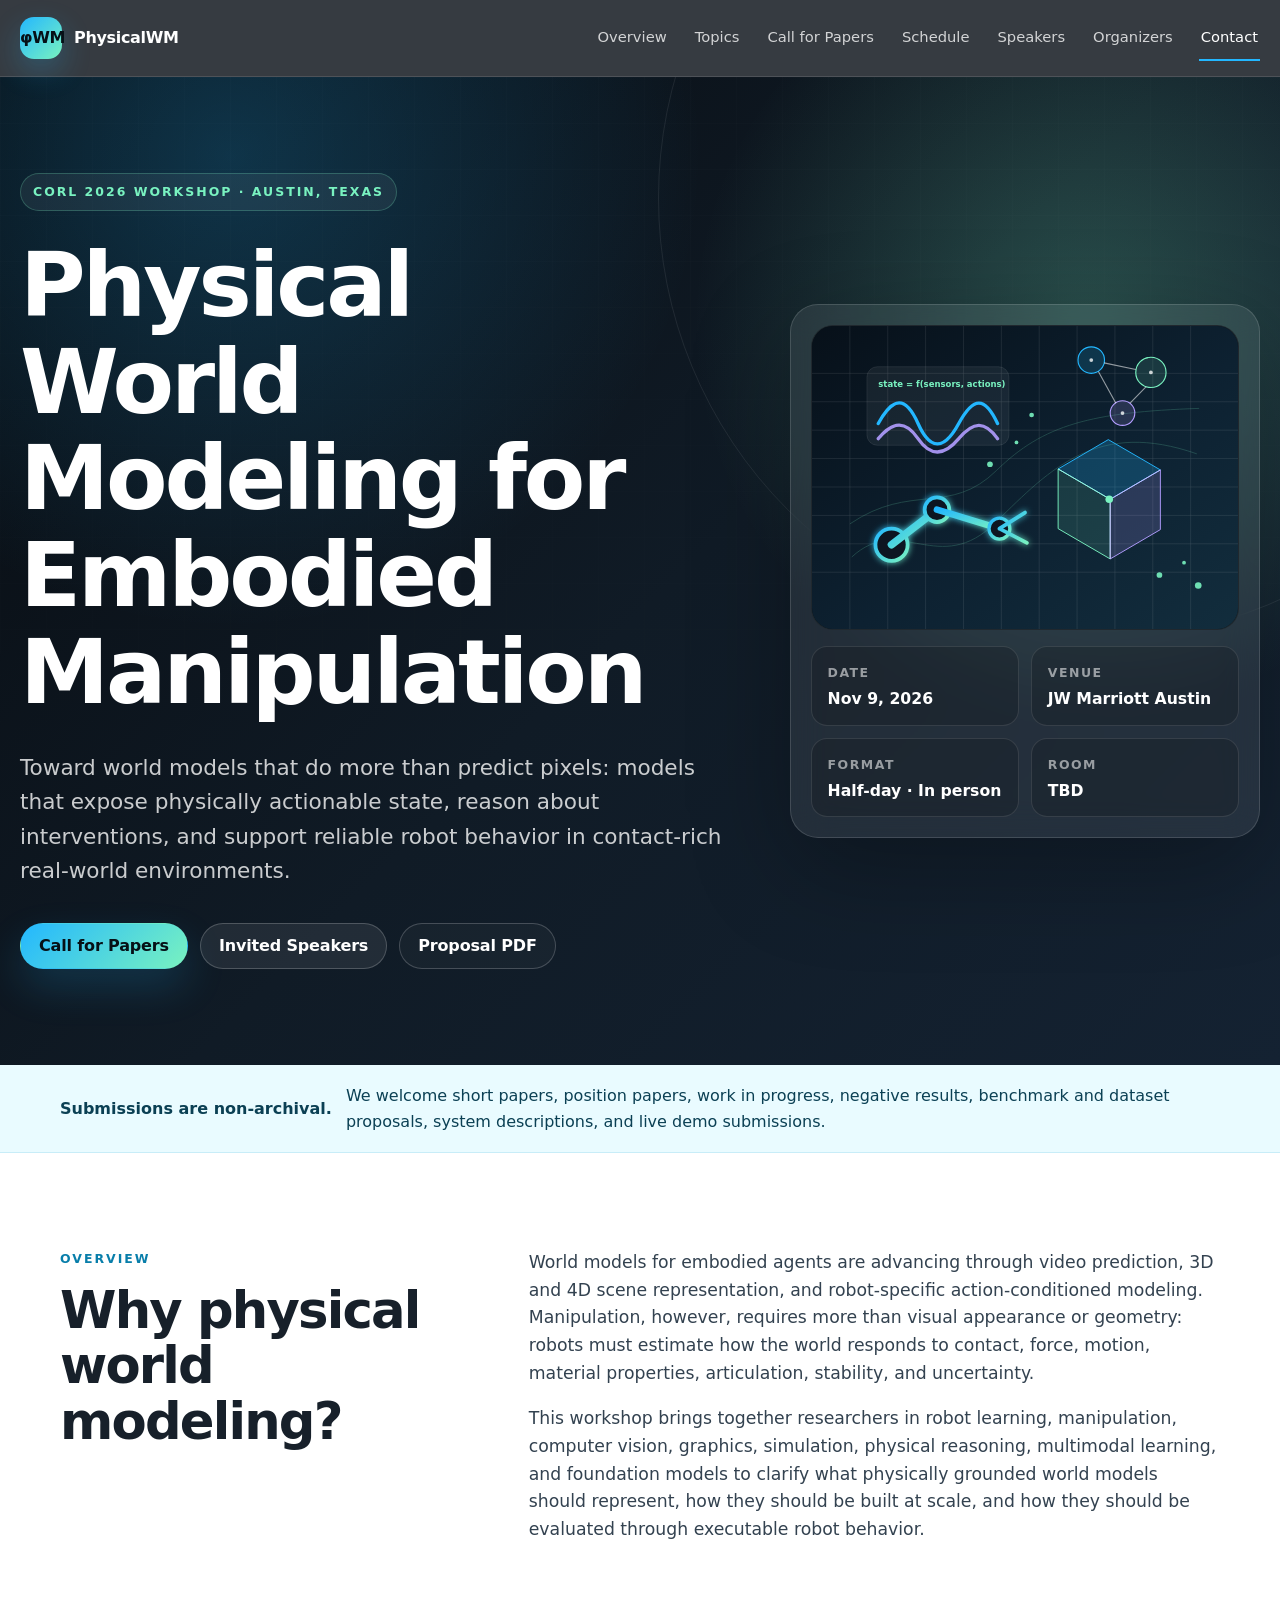
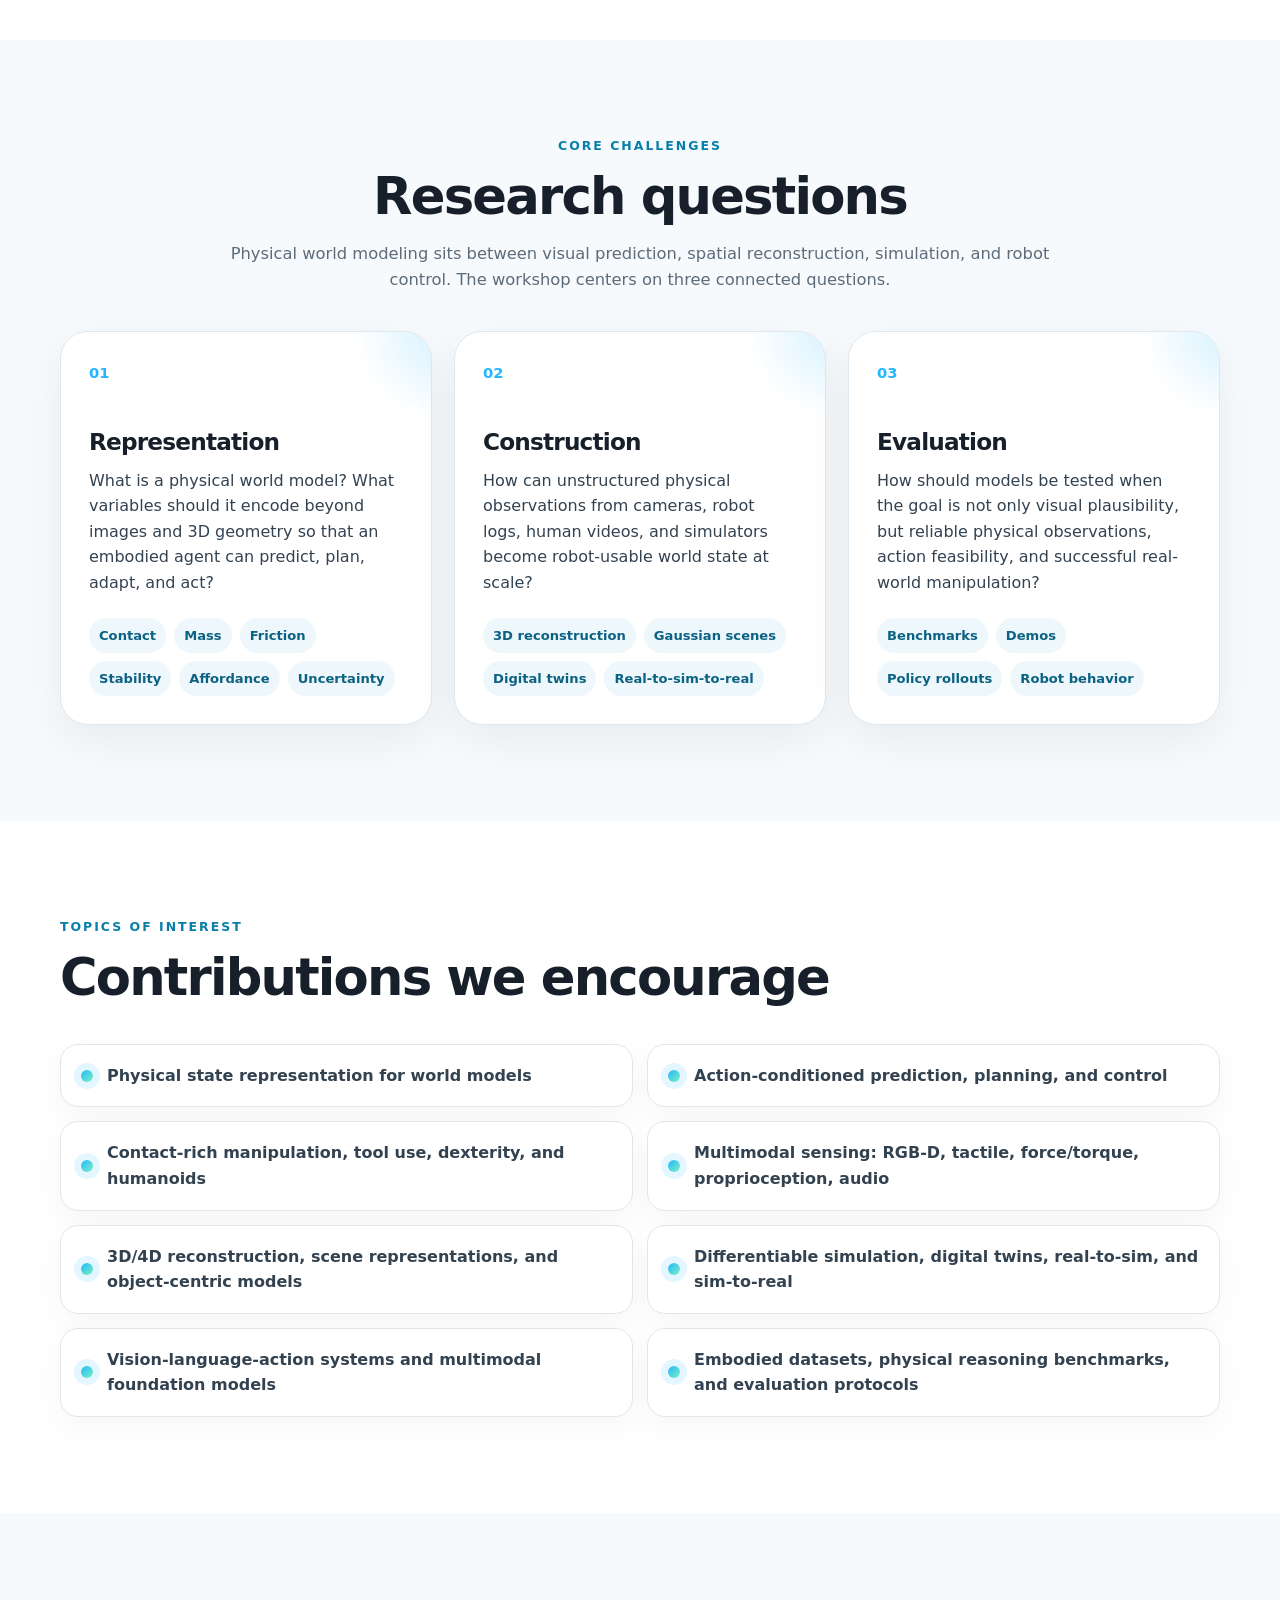
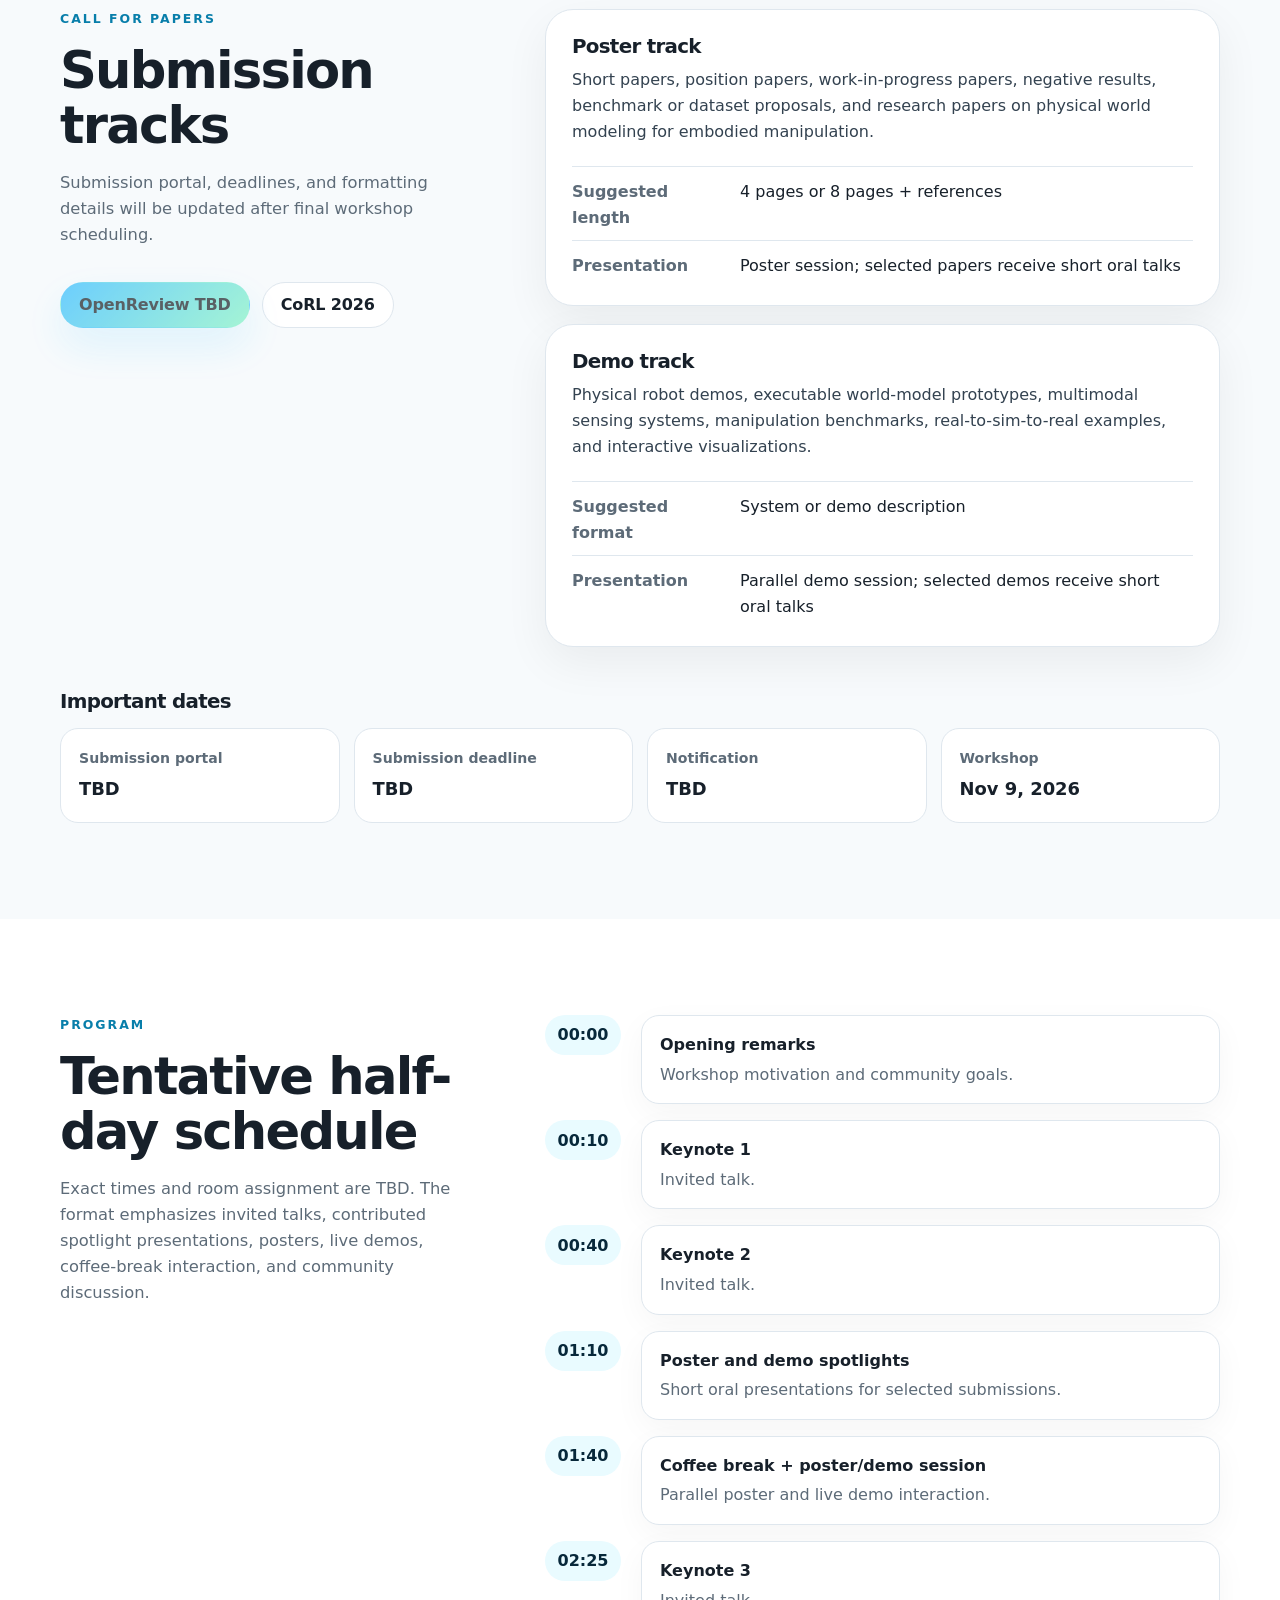
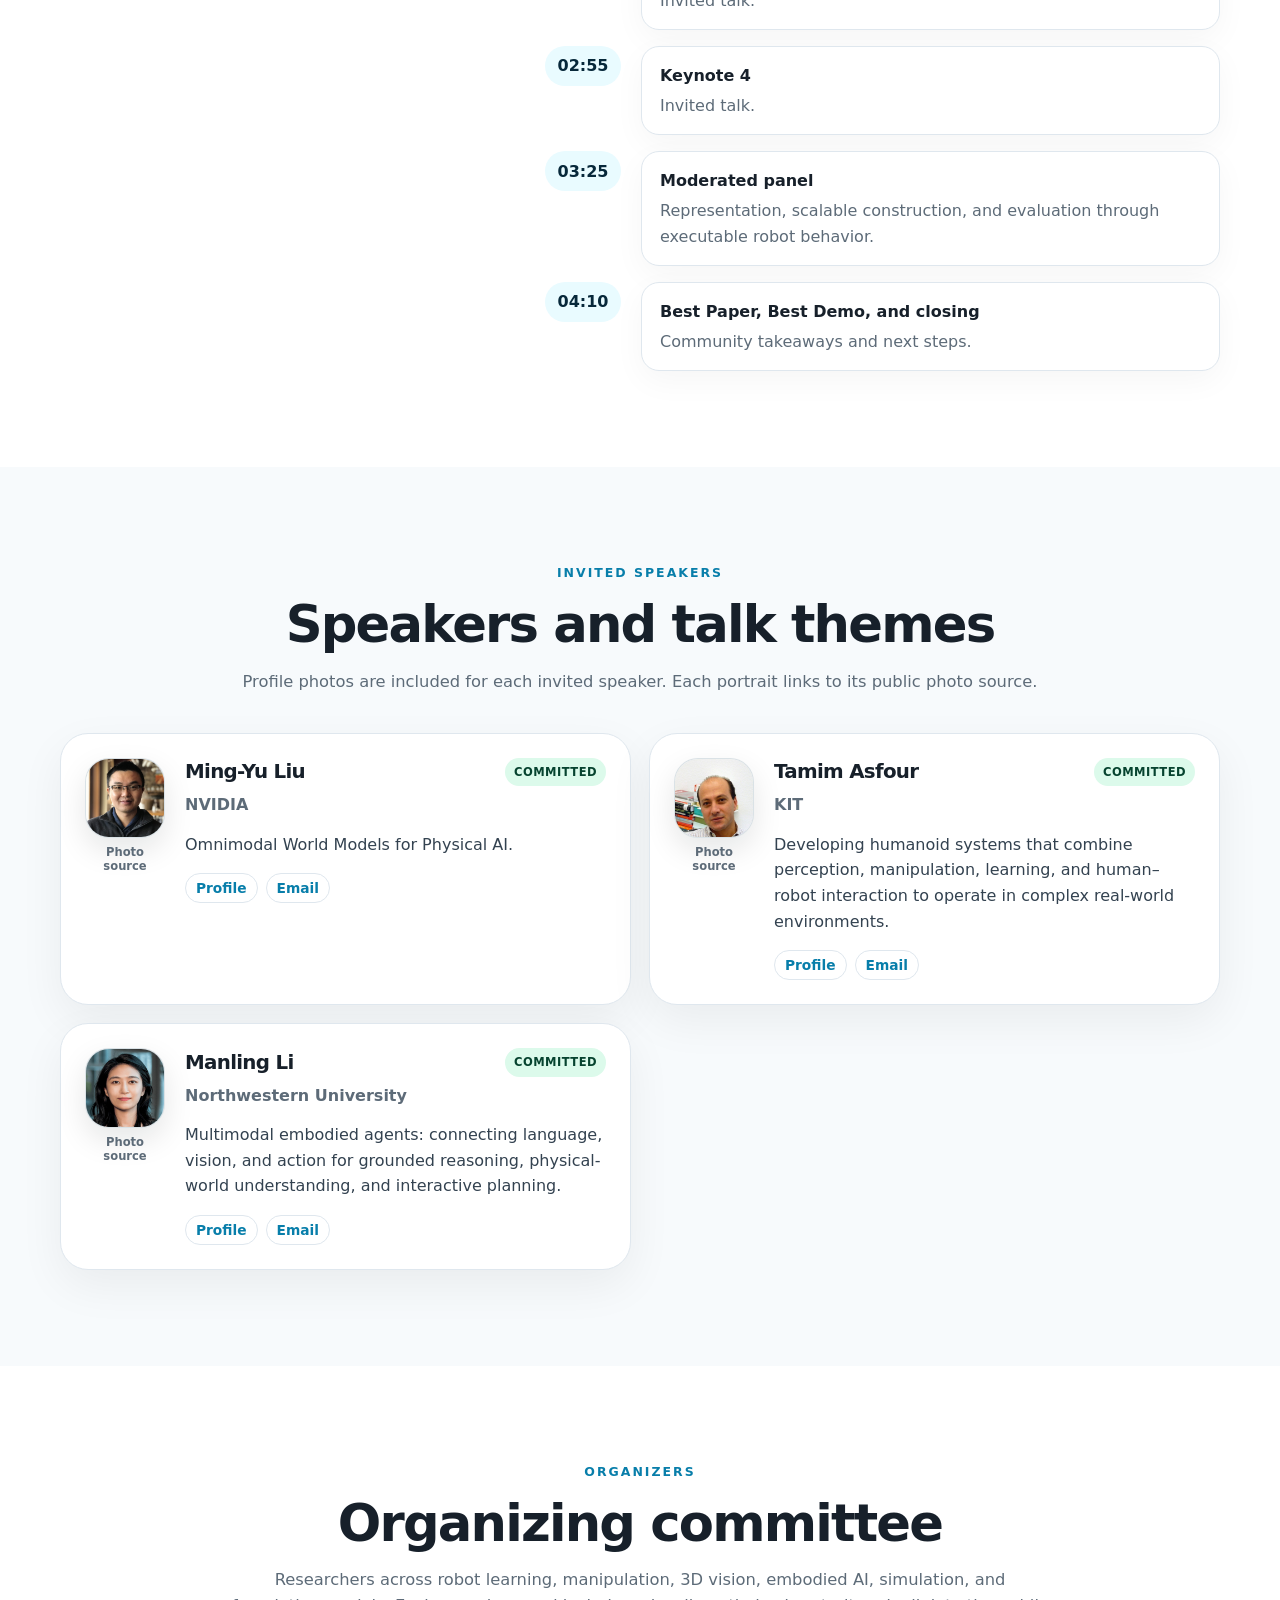
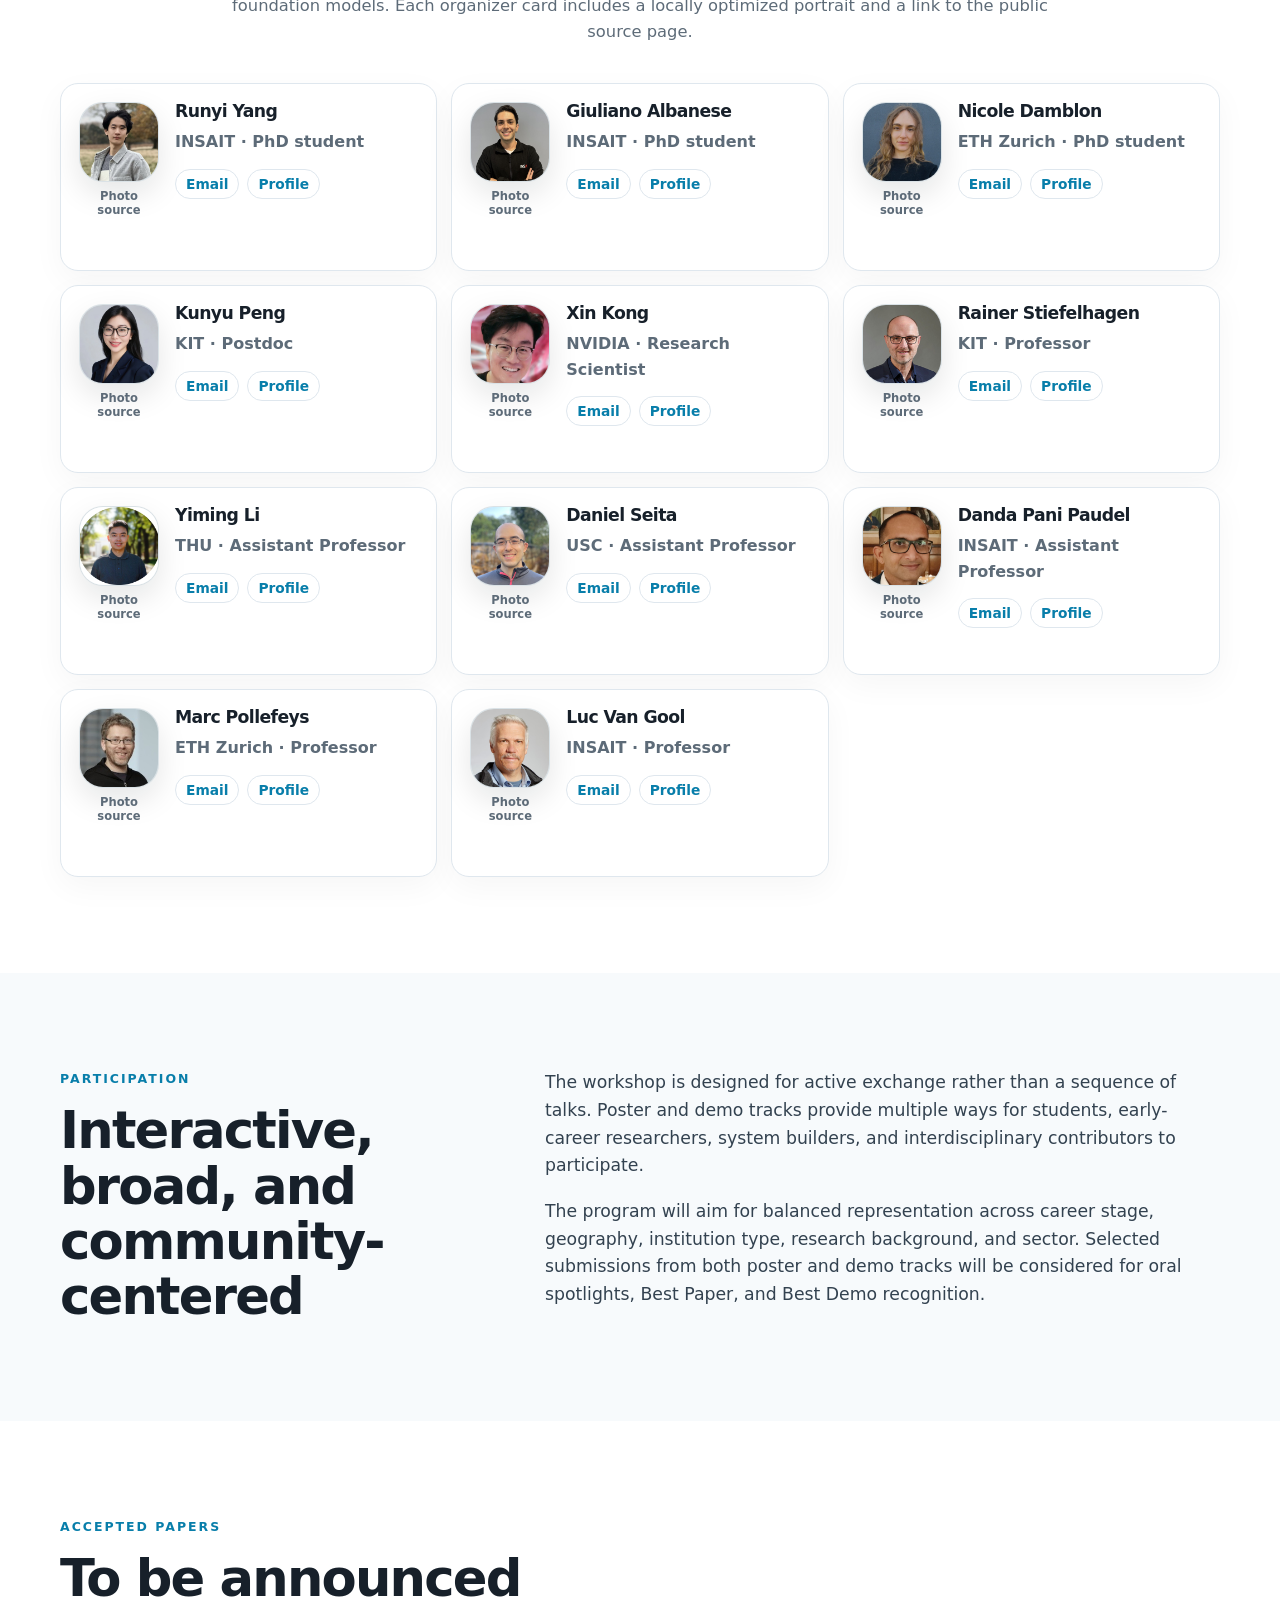
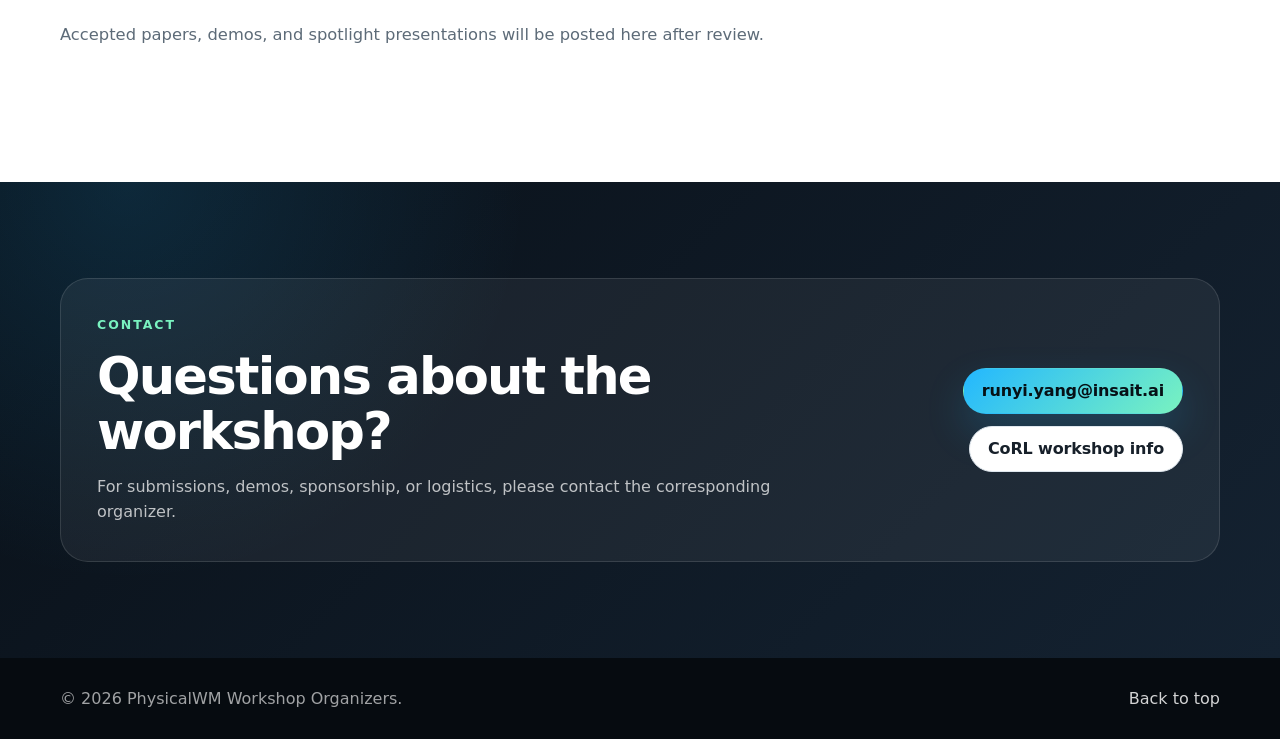
==== commit c8da81a3: "Remove Saining Xie references" ====
--- a/CORL2026.html
+++ b/CORL2026.html
@@ -225,23 +225,6 @@
         <div class="people-grid speakers-grid">
           <article class="person-card speaker-card">
             <figure class="portrait-wrap">
-              <a href="https://www.sainingxie.com/" rel="noopener" aria-label="Open Saining Xie profile">
-                <img class="portrait" src="assets/people/saining-xie.jpg" alt="Portrait of Saining Xie" loading="lazy" />
-              </a>
-              <figcaption><a href="https://www.sainingxie.com/" rel="noopener">Photo source</a></figcaption>
-            </figure>
-            <div class="person-body">
-              <div class="person-topline"><h3><a href="https://www.sainingxie.com/" rel="noopener">Saining Xie</a></h3><span class="status requested">Requested</span></div>
-              <p class="affiliation">AMI Labs &amp; NYU</p>
-              <p class="talk-title">World models for embodied intelligence: toward systems grounded in continuous sensory experience and real-world interaction.</p>
-              <div class="person-links">
-                <a href="https://www.sainingxie.com/" rel="noopener">Profile</a>
-                <a href="mailto:saining.xie@nyu.edu">Email</a>
-              </div>
-            </div>
-          </article>
-          <article class="person-card speaker-card">
-            <figure class="portrait-wrap">
               <a href="https://research.nvidia.com/person/ming-yu-liu" rel="noopener" aria-label="Open Ming-Yu Liu profile">
                 <img class="portrait" src="assets/people/ming-yu-liu.jpg" alt="Portrait of Ming-Yu Liu" loading="lazy" />
               </a>
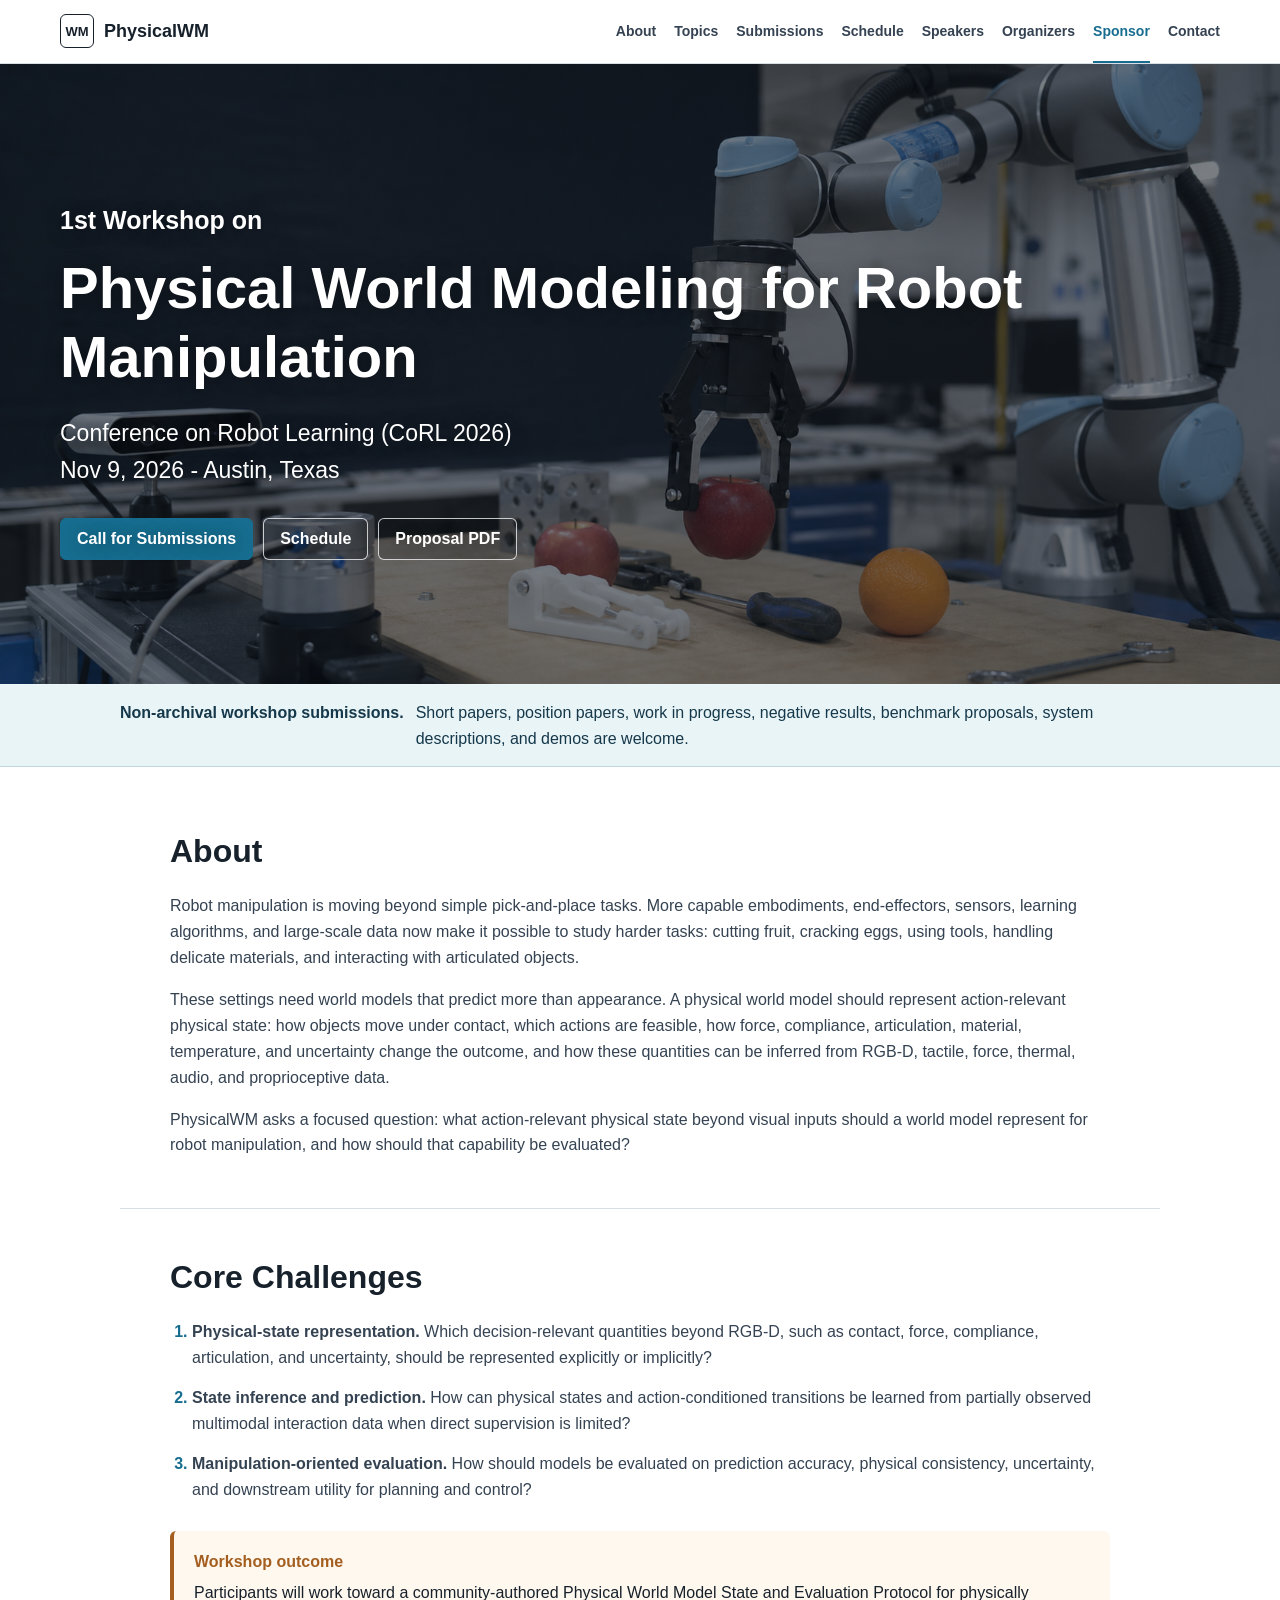
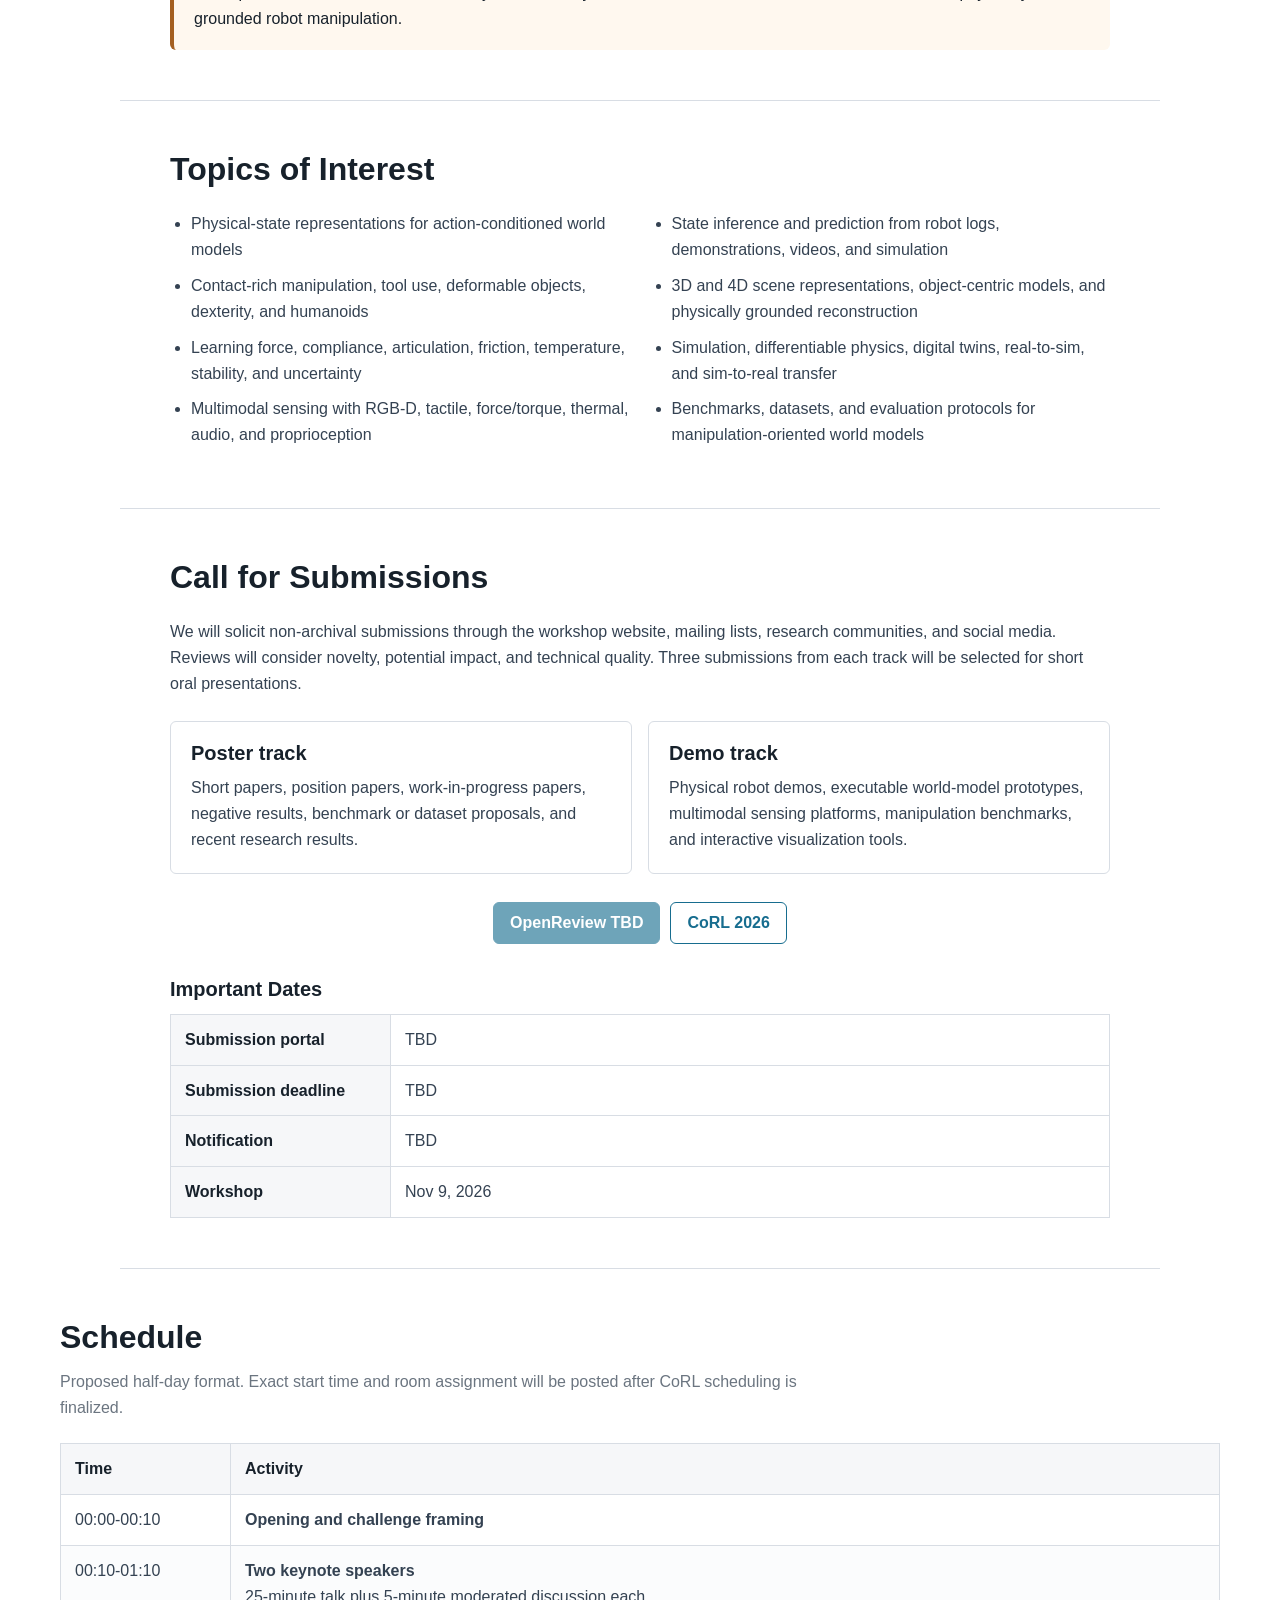
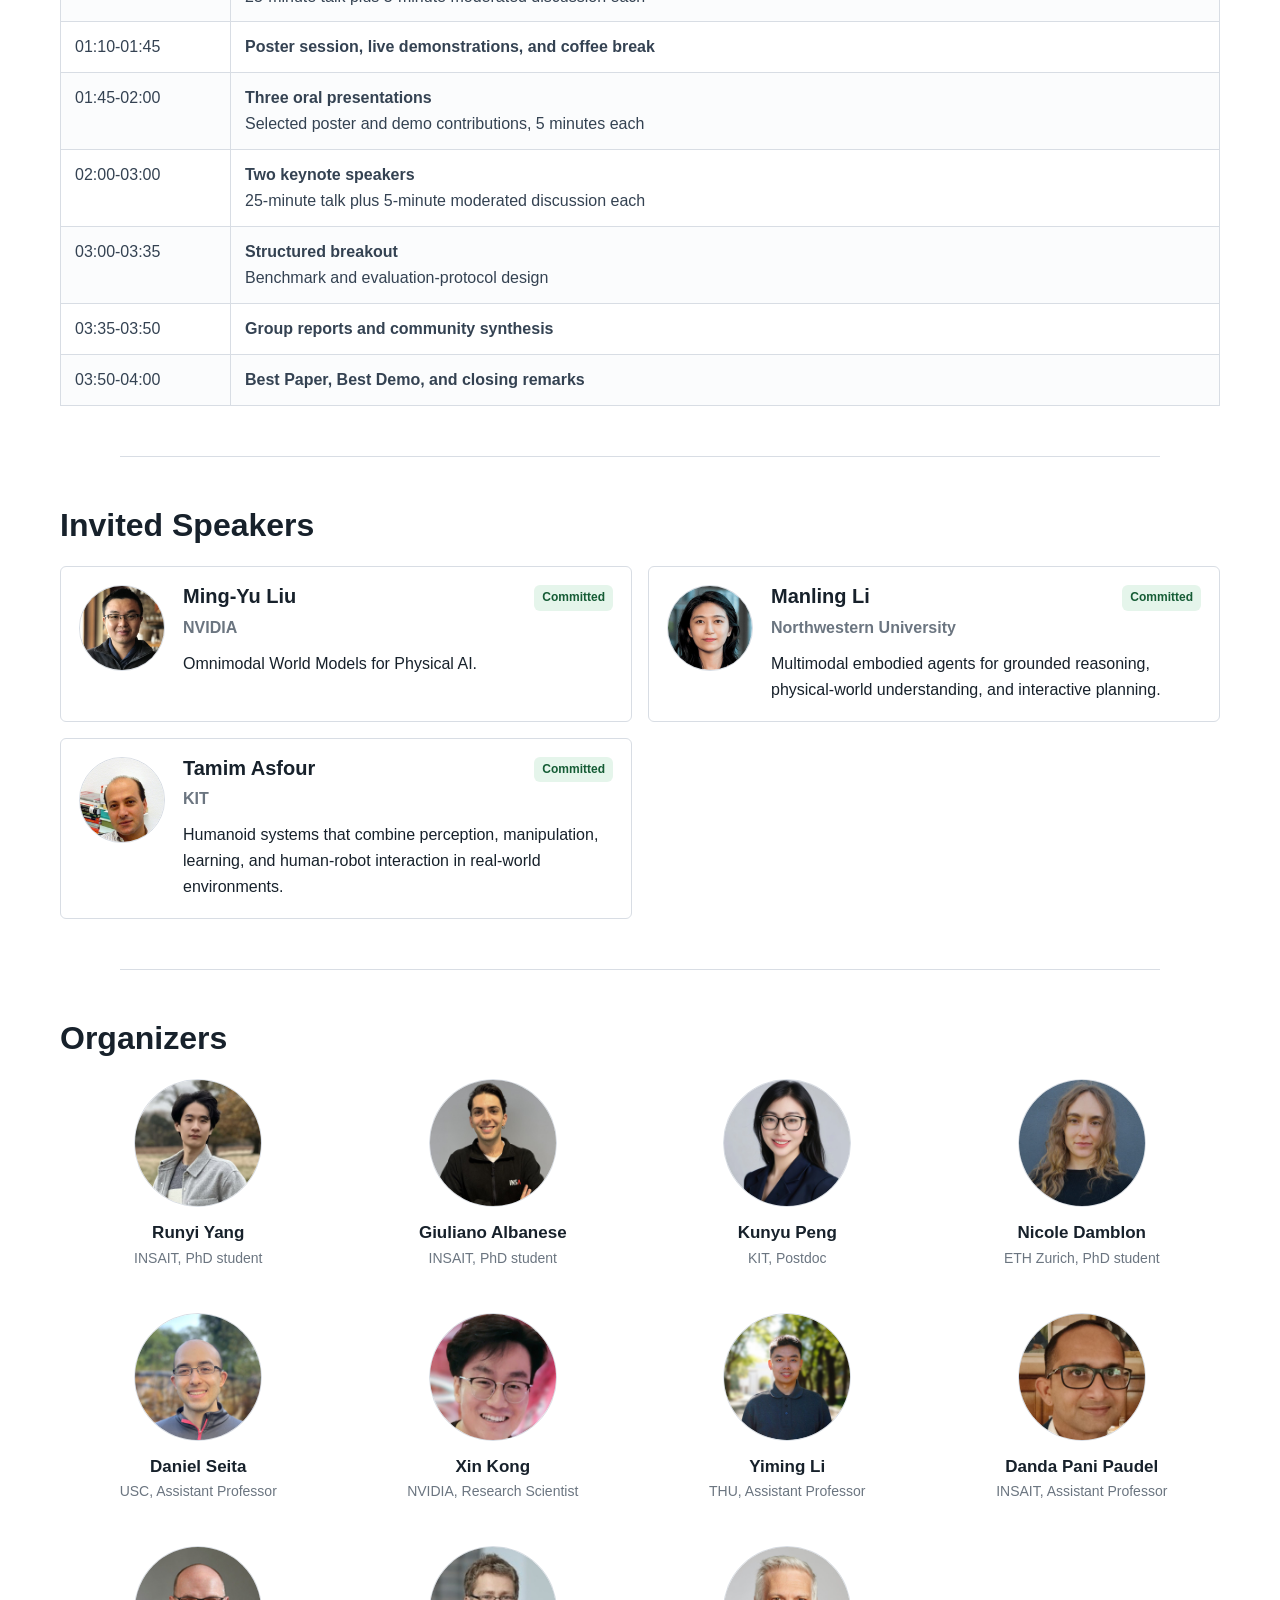
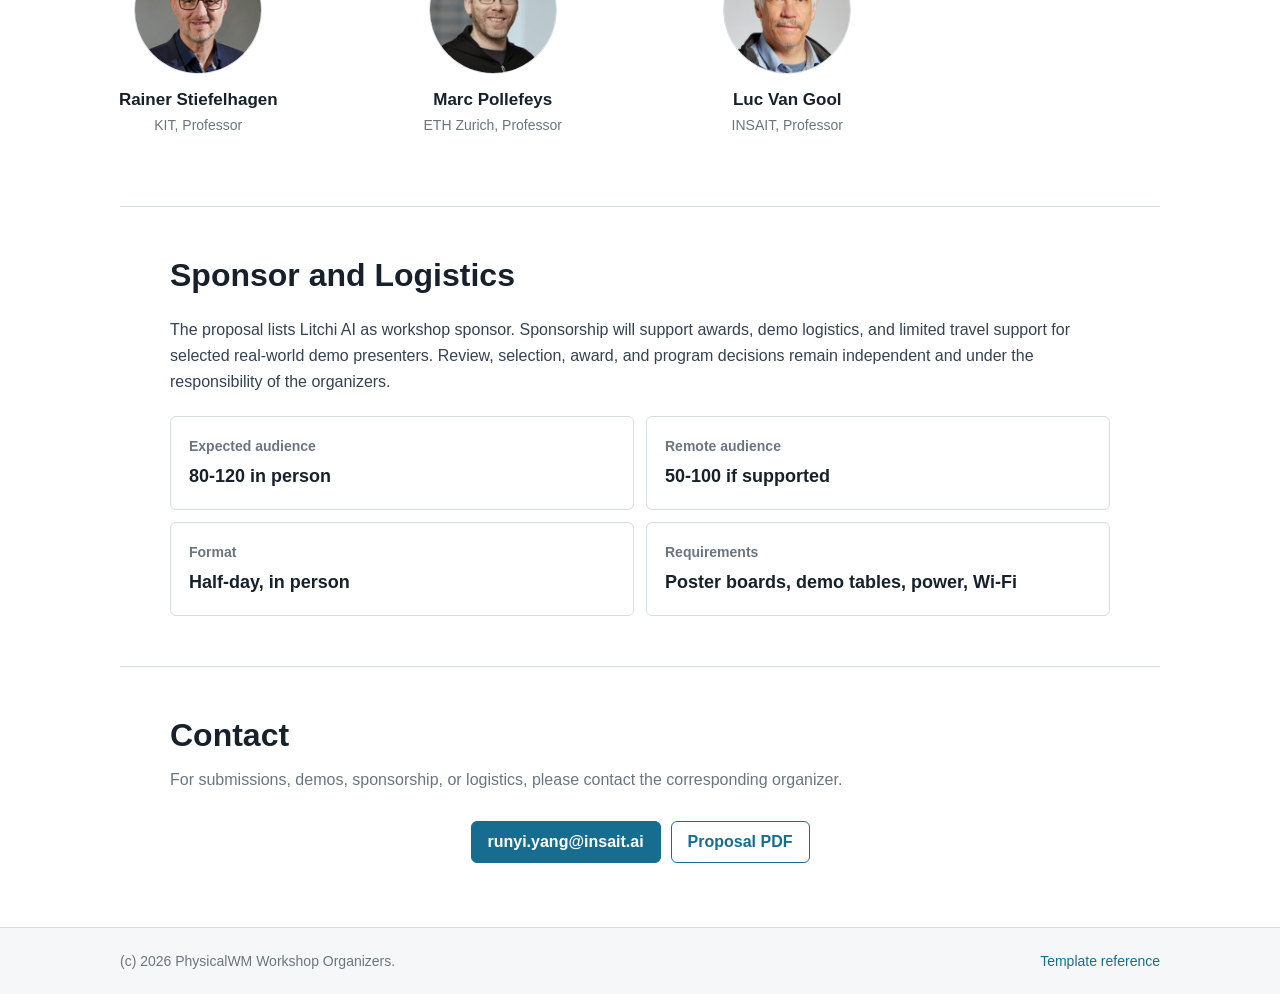
==== commit 6884589e: "Update workshop site design and assets" ====
--- a/CORL2026.html
+++ b/CORL2026.html
@@ -1,508 +1,340 @@
+<!-- Design reference: https://github.com/AwesomeDigitalTwin/AwesomeDigitalTwin.github.io -->
 <!doctype html>
 <html lang="en">
 <head>
   <meta charset="utf-8" />
   <meta name="viewport" content="width=device-width, initial-scale=1" />
-  <title>Physical World Modeling for Embodied Manipulation | CoRL 2026 Workshop</title>
-  <meta name="description" content="CoRL 2026 workshop on Physical World Modeling for Embodied Manipulation: physically grounded world models for robot learning, manipulation, multimodal sensing, simulation, and embodied AI." />
-  <meta name="theme-color" content="#0a1118" />
-  <meta property="og:title" content="Physical World Modeling for Embodied Manipulation" />
-  <meta property="og:description" content="A CoRL 2026 workshop on physical world models that support reliable embodied perception, prediction, planning, and robot manipulation." />
+  <title>Physical World Modeling for Robot Manipulation | CoRL 2026 Workshop</title>
+  <meta name="description" content="PhysicalWM, a CoRL 2026 workshop on physical world models for robot manipulation, multimodal physical state, action-conditioned prediction, and manipulation-oriented evaluation." />
+  <meta name="theme-color" content="#17212b" />
+  <meta property="og:title" content="Physical World Modeling for Robot Manipulation" />
+  <meta property="og:description" content="A CoRL 2026 workshop on action-relevant physical state for robot manipulation." />
   <meta property="og:type" content="website" />
   <link rel="icon" href="assets/favicon.svg" type="image/svg+xml" />
   <link rel="stylesheet" href="assets/styles.css" />
 </head>
-<body>
+<body id="top">
   <a class="skip-link" href="#main">Skip to content</a>
-  <header class="site-header" id="top">
+
+  <header class="site-header">
     <nav class="navbar" aria-label="Main navigation">
       <a class="brand" href="#top" aria-label="PhysicalWM home">
-        <span class="brand-mark">φWM</span>
+        <span class="brand-mark">WM</span>
         <span class="brand-text">PhysicalWM</span>
       </a>
       <button class="nav-toggle" aria-label="Open navigation" aria-expanded="false" aria-controls="nav-menu">
         <span></span><span></span><span></span>
       </button>
       <div class="nav-menu" id="nav-menu">
-        <a href="#overview">Overview</a>
+        <a href="#about">About</a>
         <a href="#topics">Topics</a>
-        <a href="#cfp">Call for Papers</a>
+        <a href="#cfp">Submissions</a>
         <a href="#schedule">Schedule</a>
         <a href="#speakers">Speakers</a>
         <a href="#organizers">Organizers</a>
+        <a href="#sponsor">Sponsor</a>
         <a href="#contact">Contact</a>
       </div>
     </nav>
   </header>
 
   <main id="main">
-    <section class="hero section-pad">
-      <div class="hero-grid">
-        <div class="hero-copy">
-          <div class="eyebrow">CoRL 2026 Workshop · Austin, Texas</div>
-          <h1>Physical World Modeling for Embodied Manipulation</h1>
-          <p class="hero-lede">
-            Toward world models that do more than predict pixels: models that expose physically actionable state, reason about interventions, and support reliable robot behavior in contact-rich real-world environments.
-          </p>
-          <div class="hero-actions" aria-label="Primary actions">
-            <a class="button button-primary" href="#cfp">Call for Papers</a>
-            <a class="button button-secondary" href="#speakers">Invited Speakers</a>
-            <a class="button button-ghost" href="assets/physicalwm-corl2026-proposal.pdf">Proposal PDF</a>
-          </div>
-        </div>
-        <div class="hero-panel" aria-label="Workshop facts">
-          <img src="assets/hero-physicalwm.svg" alt="Abstract diagram of physical world modeling for embodied manipulation" />
-          <div class="fact-grid">
-            <div>
-              <span class="fact-label">Date</span>
-              <strong>Nov 9, 2026</strong>
-            </div>
-            <div>
-              <span class="fact-label">Venue</span>
-              <strong>JW Marriott Austin</strong>
-            </div>
-            <div>
-              <span class="fact-label">Format</span>
-              <strong>Half-day · In person</strong>
-            </div>
-            <div>
-              <span class="fact-label">Room</span>
-              <strong>TBD</strong>
-            </div>
-          </div>
+    <section class="hero" aria-label="Workshop introduction">
+      <div class="hero-content">
+        <p class="hero-kicker">1st Workshop on</p>
+        <h1>Physical World Modeling for Robot Manipulation</h1>
+        <p class="hero-subtitle">
+          Conference on Robot Learning (CoRL 2026)<br />
+          Nov 9, 2026 - Austin, Texas
+        </p>
+        <div class="hero-actions" aria-label="Primary actions">
+          <a class="button button-primary" href="#cfp">Call for Submissions</a>
+          <a class="button button-secondary" href="#schedule">Schedule</a>
+          <a class="button button-secondary" href="assets/physicalwm-corl2026-proposal.pdf">Proposal PDF</a>
         </div>
       </div>
     </section>
 
     <section class="notice" aria-label="Workshop announcement">
       <div class="container notice-inner">
-        <strong>Submissions are non-archival.</strong>
-        <span>We welcome short papers, position papers, work in progress, negative results, benchmark and dataset proposals, system descriptions, and live demo submissions.</span>
-      </div>
-    </section>
-
-    <section class="section section-pad" id="overview">
-      <div class="container two-col">
-        <div>
-          <p class="section-kicker">Overview</p>
-          <h2>Why physical world modeling?</h2>
-        </div>
+        <strong>Non-archival workshop submissions.</strong>
+        <span>Short papers, position papers, work in progress, negative results, benchmark proposals, system descriptions, and demos are welcome.</span>
+      </div>
+    </section>
+
+    <section class="section section-flush" id="about">
+      <div class="container narrow">
+        <h2>About</h2>
         <div class="rich-text">
           <p>
-            World models for embodied agents are advancing through video prediction, 3D and 4D scene representation, and robot-specific action-conditioned modeling. Manipulation, however, requires more than visual appearance or geometry: robots must estimate how the world responds to contact, force, motion, material properties, articulation, stability, and uncertainty.
-          </p>
-          <p>
-            This workshop brings together researchers in robot learning, manipulation, computer vision, graphics, simulation, physical reasoning, multimodal learning, and foundation models to clarify what physically grounded world models should represent, how they should be built at scale, and how they should be evaluated through executable robot behavior.
-          </p>
-        </div>
-      </div>
-    </section>
-
-    <section class="section section-pad section-muted" id="questions">
-      <div class="container">
-        <div class="section-heading centered">
-          <p class="section-kicker">Core challenges</p>
-          <h2>Research questions</h2>
-          <p>Physical world modeling sits between visual prediction, spatial reconstruction, simulation, and robot control. The workshop centers on three connected questions.</p>
-        </div>
-        <div class="cards three">
-          <article class="card challenge-card">
-            <span class="card-index">01</span>
-            <h3>Representation</h3>
-            <p>What is a physical world model? What variables should it encode beyond images and 3D geometry so that an embodied agent can predict, plan, adapt, and act?</p>
-            <ul class="tag-list">
-              <li>Contact</li><li>Mass</li><li>Friction</li><li>Stability</li><li>Affordance</li><li>Uncertainty</li>
-            </ul>
-          </article>
-          <article class="card challenge-card">
-            <span class="card-index">02</span>
-            <h3>Construction</h3>
-            <p>How can unstructured physical observations from cameras, robot logs, human videos, and simulators become robot-usable world state at scale?</p>
-            <ul class="tag-list">
-              <li>3D reconstruction</li><li>Gaussian scenes</li><li>Digital twins</li><li>Real-to-sim-to-real</li>
-            </ul>
-          </article>
-          <article class="card challenge-card">
-            <span class="card-index">03</span>
-            <h3>Evaluation</h3>
-            <p>How should models be tested when the goal is not only visual plausibility, but reliable physical observations, action feasibility, and successful real-world manipulation?</p>
-            <ul class="tag-list">
-              <li>Benchmarks</li><li>Demos</li><li>Policy rollouts</li><li>Robot behavior</li>
-            </ul>
-          </article>
-        </div>
-      </div>
-    </section>
-
-    <section class="section section-pad" id="topics">
-      <div class="container">
-        <div class="section-heading">
-          <p class="section-kicker">Topics of interest</p>
-          <h2>Contributions we encourage</h2>
-        </div>
-        <div class="topic-grid">
-          <div class="topic"><span></span>Physical state representation for world models</div>
-          <div class="topic"><span></span>Action-conditioned prediction, planning, and control</div>
-          <div class="topic"><span></span>Contact-rich manipulation, tool use, dexterity, and humanoids</div>
-          <div class="topic"><span></span>Multimodal sensing: RGB-D, tactile, force/torque, proprioception, audio</div>
-          <div class="topic"><span></span>3D/4D reconstruction, scene representations, and object-centric models</div>
-          <div class="topic"><span></span>Differentiable simulation, digital twins, real-to-sim, and sim-to-real</div>
-          <div class="topic"><span></span>Vision-language-action systems and multimodal foundation models</div>
-          <div class="topic"><span></span>Embodied datasets, physical reasoning benchmarks, and evaluation protocols</div>
-        </div>
-      </div>
-    </section>
-
-    <section class="section section-pad section-muted" id="cfp">
-      <div class="container two-col gap-large">
-        <div>
-          <p class="section-kicker">Call for papers</p>
-          <h2>Submission tracks</h2>
-          <p class="section-note">Submission portal, deadlines, and formatting details will be updated after final workshop scheduling.</p>
-          <div class="button-row">
-            <a class="button button-primary disabled" aria-disabled="true" href="#cfp">OpenReview TBD</a>
-            <a class="button button-secondary" href="https://www.corl.org/">CoRL 2026</a>
-          </div>
-        </div>
-        <div class="submission-stack">
-          <article class="submission-card">
+            Robot manipulation is moving beyond simple pick-and-place tasks. More capable embodiments, end-effectors, sensors, learning algorithms, and large-scale data now make it possible to study harder tasks: cutting fruit, cracking eggs, using tools, handling delicate materials, and interacting with articulated objects.
+          </p>
+          <p>
+            These settings need world models that predict more than appearance. A physical world model should represent action-relevant physical state: how objects move under contact, which actions are feasible, how force, compliance, articulation, material, temperature, and uncertainty change the outcome, and how these quantities can be inferred from RGB-D, tactile, force, thermal, audio, and proprioceptive data.
+          </p>
+          <p>
+            PhysicalWM asks a focused question: what action-relevant physical state beyond visual inputs should a world model represent for robot manipulation, and how should that capability be evaluated?
+          </p>
+        </div>
+      </div>
+    </section>
+
+    <hr class="half-rule" />
+
+    <section class="section" id="questions">
+      <div class="container narrow">
+        <h2>Core Challenges</h2>
+        <ol class="question-list">
+          <li>
+            <strong>Physical-state representation.</strong>
+            Which decision-relevant quantities beyond RGB-D, such as contact, force, compliance, articulation, and uncertainty, should be represented explicitly or implicitly?
+          </li>
+          <li>
+            <strong>State inference and prediction.</strong>
+            How can physical states and action-conditioned transitions be learned from partially observed multimodal interaction data when direct supervision is limited?
+          </li>
+          <li>
+            <strong>Manipulation-oriented evaluation.</strong>
+            How should models be evaluated on prediction accuracy, physical consistency, uncertainty, and downstream utility for planning and control?
+          </li>
+        </ol>
+        <div class="outcome-box">
+          <span>Workshop outcome</span>
+          <p>Participants will work toward a community-authored Physical World Model State and Evaluation Protocol for physically grounded robot manipulation.</p>
+        </div>
+      </div>
+    </section>
+
+    <hr class="half-rule" />
+
+    <section class="section" id="topics">
+      <div class="container narrow">
+        <h2>Topics of Interest</h2>
+        <ul class="topic-list">
+          <li>Physical-state representations for action-conditioned world models</li>
+          <li>Contact-rich manipulation, tool use, deformable objects, dexterity, and humanoids</li>
+          <li>Learning force, compliance, articulation, friction, temperature, stability, and uncertainty</li>
+          <li>Multimodal sensing with RGB-D, tactile, force/torque, thermal, audio, and proprioception</li>
+          <li>State inference and prediction from robot logs, demonstrations, videos, and simulation</li>
+          <li>3D and 4D scene representations, object-centric models, and physically grounded reconstruction</li>
+          <li>Simulation, differentiable physics, digital twins, real-to-sim, and sim-to-real transfer</li>
+          <li>Benchmarks, datasets, and evaluation protocols for manipulation-oriented world models</li>
+        </ul>
+      </div>
+    </section>
+
+    <hr class="half-rule" />
+
+    <section class="section" id="cfp">
+      <div class="container narrow">
+        <h2>Call for Submissions</h2>
+        <div class="rich-text">
+          <p>
+            We will solicit non-archival submissions through the workshop website, mailing lists, research communities, and social media. Reviews will consider novelty, potential impact, and technical quality. Three submissions from each track will be selected for short oral presentations.
+          </p>
+        </div>
+
+        <div class="track-grid" aria-label="Submission tracks">
+          <article class="track">
             <h3>Poster track</h3>
-            <p>Short papers, position papers, work-in-progress papers, negative results, benchmark or dataset proposals, and research papers on physical world modeling for embodied manipulation.</p>
-            <dl>
-              <div><dt>Suggested length</dt><dd>4 pages or 8 pages + references</dd></div>
-              <div><dt>Presentation</dt><dd>Poster session; selected papers receive short oral talks</dd></div>
-            </dl>
-          </article>
-          <article class="submission-card">
+            <p>Short papers, position papers, work-in-progress papers, negative results, benchmark or dataset proposals, and recent research results.</p>
+          </article>
+          <article class="track">
             <h3>Demo track</h3>
-            <p>Physical robot demos, executable world-model prototypes, multimodal sensing systems, manipulation benchmarks, real-to-sim-to-real examples, and interactive visualizations.</p>
-            <dl>
-              <div><dt>Suggested format</dt><dd>System or demo description</dd></div>
-              <div><dt>Presentation</dt><dd>Parallel demo session; selected demos receive short oral talks</dd></div>
-            </dl>
-          </article>
-        </div>
-      </div>
-      <div class="container dates-wrap">
-        <h3>Important dates</h3>
-        <div class="dates-grid" role="list">
-          <div role="listitem"><span>Submission portal</span><strong>TBD</strong></div>
-          <div role="listitem"><span>Submission deadline</span><strong>TBD</strong></div>
-          <div role="listitem"><span>Notification</span><strong>TBD</strong></div>
-          <div role="listitem"><span>Workshop</span><strong>Nov 9, 2026</strong></div>
-        </div>
-      </div>
-    </section>
-
-    <section class="section section-pad" id="schedule">
-      <div class="container two-col gap-large">
-        <div>
-          <p class="section-kicker">Program</p>
-          <h2>Tentative half-day schedule</h2>
-          <p class="section-note">Exact times and room assignment are TBD. The format emphasizes invited talks, contributed spotlight presentations, posters, live demos, coffee-break interaction, and community discussion.</p>
-        </div>
-        <ol class="timeline">
-          <li><time>00:00</time><div><strong>Opening remarks</strong><span>Workshop motivation and community goals.</span></div></li>
-          <li><time>00:10</time><div><strong>Keynote 1</strong><span>Invited talk.</span></div></li>
-          <li><time>00:40</time><div><strong>Keynote 2</strong><span>Invited talk.</span></div></li>
-          <li><time>01:10</time><div><strong>Poster and demo spotlights</strong><span>Short oral presentations for selected submissions.</span></div></li>
-          <li><time>01:40</time><div><strong>Coffee break + poster/demo session</strong><span>Parallel poster and live demo interaction.</span></div></li>
-          <li><time>02:25</time><div><strong>Keynote 3</strong><span>Invited talk.</span></div></li>
-          <li><time>02:55</time><div><strong>Keynote 4</strong><span>Invited talk.</span></div></li>
-          <li><time>03:25</time><div><strong>Moderated panel</strong><span>Representation, scalable construction, and evaluation through executable robot behavior.</span></div></li>
-          <li><time>04:10</time><div><strong>Best Paper, Best Demo, and closing</strong><span>Community takeaways and next steps.</span></div></li>
-        </ol>
-      </div>
-    </section>
-
-    <section class="section section-pad section-muted" id="speakers">
-      <div class="container">
-        <div class="section-heading centered">
-          <p class="section-kicker">Invited speakers</p>
-          <h2>Speakers and talk themes</h2>
-          <p>Profile photos are included for each invited speaker. Each portrait links to its public photo source.</p>
-        </div>
+            <p>Physical robot demos, executable world-model prototypes, multimodal sensing platforms, manipulation benchmarks, and interactive visualization tools.</p>
+          </article>
+        </div>
+
+        <div class="button-row">
+          <a class="button button-primary disabled" aria-disabled="true" href="#cfp">OpenReview TBD</a>
+          <a class="button button-secondary button-on-light" href="https://www.corl.org/" target="_blank" rel="noopener">CoRL 2026</a>
+        </div>
+
+        <h3 class="subsection-title">Important Dates</h3>
+        <div class="table-wrap">
+          <table class="info-table">
+            <tbody>
+              <tr><th scope="row">Submission portal</th><td>TBD</td></tr>
+              <tr><th scope="row">Submission deadline</th><td>TBD</td></tr>
+              <tr><th scope="row">Notification</th><td>TBD</td></tr>
+              <tr><th scope="row">Workshop</th><td>Nov 9, 2026</td></tr>
+            </tbody>
+          </table>
+        </div>
+      </div>
+    </section>
+
+    <hr class="half-rule" />
+
+    <section class="section" id="schedule">
+      <div class="container wide">
+        <h2>Schedule</h2>
+        <p class="section-note">Proposed half-day format. Exact start time and room assignment will be posted after CoRL scheduling is finalized.</p>
+        <div class="table-wrap">
+          <table class="schedule-table">
+            <thead>
+              <tr>
+                <th scope="col">Time</th>
+                <th scope="col">Activity</th>
+              </tr>
+            </thead>
+            <tbody>
+              <tr><td>00:00-00:10</td><td><strong>Opening and challenge framing</strong></td></tr>
+              <tr><td>00:10-01:10</td><td><strong>Two keynote speakers</strong><br />25-minute talk plus 5-minute moderated discussion each</td></tr>
+              <tr><td>01:10-01:45</td><td><strong>Poster session, live demonstrations, and coffee break</strong></td></tr>
+              <tr><td>01:45-02:00</td><td><strong>Three oral presentations</strong><br />Selected poster and demo contributions, 5 minutes each</td></tr>
+              <tr><td>02:00-03:00</td><td><strong>Two keynote speakers</strong><br />25-minute talk plus 5-minute moderated discussion each</td></tr>
+              <tr><td>03:00-03:35</td><td><strong>Structured breakout</strong><br />Benchmark and evaluation-protocol design</td></tr>
+              <tr><td>03:35-03:50</td><td><strong>Group reports and community synthesis</strong></td></tr>
+              <tr><td>03:50-04:00</td><td><strong>Best Paper, Best Demo, and closing remarks</strong></td></tr>
+            </tbody>
+          </table>
+        </div>
+      </div>
+    </section>
+
+    <hr class="half-rule" />
+
+    <section class="section" id="speakers">
+      <div class="container wide">
+        <h2>Invited Speakers</h2>
         <div class="people-grid speakers-grid">
-          <article class="person-card speaker-card">
+          <article class="person-card">
             <figure class="portrait-wrap">
-              <a href="https://research.nvidia.com/person/ming-yu-liu" rel="noopener" aria-label="Open Ming-Yu Liu profile">
-                <img class="portrait" src="assets/people/ming-yu-liu.jpg" alt="Portrait of Ming-Yu Liu" loading="lazy" />
+              <a href="https://research.nvidia.com/person/ming-yu-liu" target="_blank" rel="noopener" aria-label="Open Ming-Yu Liu profile">
+                <img class="portrait" src="assets/people/ming-yu-liu.jpg" alt="Portrait of Ming-Yu Liu" />
               </a>
-              <figcaption><a href="https://research.nvidia.com/person/ming-yu-liu" rel="noopener">Photo source</a></figcaption>
             </figure>
-            <div class="person-body">
-              <div class="person-topline"><h3><a href="https://research.nvidia.com/person/ming-yu-liu" rel="noopener">Ming-Yu Liu</a></h3><span class="status confirmed">Committed</span></div>
+            <div>
+              <div class="person-topline"><h3><a href="https://research.nvidia.com/person/ming-yu-liu" target="_blank" rel="noopener">Ming-Yu Liu</a></h3><span class="status confirmed">Committed</span></div>
               <p class="affiliation">NVIDIA</p>
-              <p class="talk-title">Omnimodal World Models for Physical AI.</p>
-              <div class="person-links">
-                <a href="https://research.nvidia.com/person/ming-yu-liu" rel="noopener">Profile</a>
-                <a href="mailto:mingyul@nvidia.com">Email</a>
-              </div>
+              <p>Omnimodal World Models for Physical AI.</p>
             </div>
           </article>
-          <article class="person-card speaker-card">
+
+          <article class="person-card">
             <figure class="portrait-wrap">
-              <a href="https://h2t.iar.kit.edu/tamim-asfour.php" rel="noopener" aria-label="Open Tamim Asfour profile">
-                <img class="portrait" src="assets/people/tamim-asfour.jpg" alt="Portrait of Tamim Asfour" loading="lazy" />
+              <a href="https://www.mccormick.northwestern.edu/research-faculty/directory/profiles/li-manling.html" target="_blank" rel="noopener" aria-label="Open Manling Li profile">
+                <img class="portrait" src="assets/people/manling-li.jpg" alt="Portrait of Manling Li" />
               </a>
-              <figcaption><a href="https://h2t.iar.kit.edu/tamim-asfour.php" rel="noopener">Photo source</a></figcaption>
             </figure>
-            <div class="person-body">
-              <div class="person-topline"><h3><a href="https://h2t.iar.kit.edu/tamim-asfour.php" rel="noopener">Tamim Asfour</a></h3><span class="status confirmed">Committed</span></div>
+            <div>
+              <div class="person-topline"><h3><a href="https://www.mccormick.northwestern.edu/research-faculty/directory/profiles/li-manling.html" target="_blank" rel="noopener">Manling Li</a></h3><span class="status confirmed">Committed</span></div>
+              <p class="affiliation">Northwestern University</p>
+              <p>Multimodal embodied agents for grounded reasoning, physical-world understanding, and interactive planning.</p>
+            </div>
+          </article>
+
+          <article class="person-card">
+            <figure class="portrait-wrap">
+              <a href="https://h2t.iar.kit.edu/tamim-asfour.php" target="_blank" rel="noopener" aria-label="Open Tamim Asfour profile">
+                <img class="portrait" src="assets/people/tamim-asfour.jpg" alt="Portrait of Tamim Asfour" />
+              </a>
+            </figure>
+            <div>
+              <div class="person-topline"><h3><a href="https://h2t.iar.kit.edu/tamim-asfour.php" target="_blank" rel="noopener">Tamim Asfour</a></h3><span class="status confirmed">Committed</span></div>
               <p class="affiliation">KIT</p>
-              <p class="talk-title">Developing humanoid systems that combine perception, manipulation, learning, and human–robot interaction to operate in complex real-world environments.</p>
-              <div class="person-links">
-                <a href="https://h2t.iar.kit.edu/tamim-asfour.php" rel="noopener">Profile</a>
-                <a href="mailto:asfour@kit.edu">Email</a>
-              </div>
+              <p>Humanoid systems that combine perception, manipulation, learning, and human-robot interaction in real-world environments.</p>
             </div>
           </article>
-          <article class="person-card speaker-card">
-            <figure class="portrait-wrap">
-              <a href="https://www.mccormick.northwestern.edu/research-faculty/directory/profiles/li-manling.html" rel="noopener" aria-label="Open Manling Li profile">
-                <img class="portrait" src="assets/people/manling-li.jpg" alt="Portrait of Manling Li" loading="lazy" />
-              </a>
-              <figcaption><a href="https://www.mccormick.northwestern.edu/research-faculty/directory/profiles/li-manling.html" rel="noopener">Photo source</a></figcaption>
-            </figure>
-            <div class="person-body">
-              <div class="person-topline"><h3><a href="https://www.mccormick.northwestern.edu/research-faculty/directory/profiles/li-manling.html" rel="noopener">Manling Li</a></h3><span class="status confirmed">Committed</span></div>
-              <p class="affiliation">Northwestern University</p>
-              <p class="talk-title">Multimodal embodied agents: connecting language, vision, and action for grounded reasoning, physical-world understanding, and interactive planning.</p>
-              <div class="person-links">
-                <a href="https://www.mccormick.northwestern.edu/research-faculty/directory/profiles/li-manling.html" rel="noopener">Profile</a>
-                <a href="mailto:manling.li@northwestern.edu">Email</a>
-              </div>
-            </div>
-          </article>
-        </div>
-      </div>
-    </section>
-
-    <section class="section section-pad" id="organizers">
-      <div class="container">
-        <div class="section-heading centered">
-          <p class="section-kicker">Organizers</p>
-          <h2>Organizing committee</h2>
-          <p>Researchers across robot learning, manipulation, 3D vision, embodied AI, simulation, and foundation models. Each organizer card includes a locally optimized portrait and a link to the public source page.</p>
-        </div>
+
+        </div>
+      </div>
+    </section>
+
+    <hr class="half-rule" />
+
+    <section class="section" id="organizers">
+      <div class="container wide">
+        <h2>Organizers</h2>
         <div class="organizer-grid">
-          <article class="organizer">
-            <figure class="portrait-wrap">
-              <a href="https://insait.ai/runyi-yang/" rel="noopener" aria-label="Open Runyi Yang profile">
-                <img class="portrait" src="assets/people/runyi-yang.jpg" alt="Portrait of Runyi Yang" loading="lazy" />
-              </a>
-              <figcaption><a href="https://insait.ai/runyi-yang/" rel="noopener">Photo source</a></figcaption>
-            </figure>
-            <div class="person-body">
-              <h3><a href="https://insait.ai/runyi-yang/" rel="noopener">Runyi Yang</a></h3>
-              <p>INSAIT · PhD student</p>
-              <div class="person-links compact">
-                <a href="mailto:runyi.yang@insait.ai">Email</a>
-                <a href="https://insait.ai/runyi-yang/" rel="noopener">Profile</a>
-              </div>
-            </div>
-          </article>
-          <article class="organizer">
-            <figure class="portrait-wrap">
-              <a href="https://insait.ai/giuliano-albanese/" rel="noopener" aria-label="Open Giuliano Albanese profile">
-                <img class="portrait" src="assets/people/giuliano-albanese.jpg" alt="Portrait of Giuliano Albanese" loading="lazy" />
-              </a>
-              <figcaption><a href="https://insait.ai/giuliano-albanese/" rel="noopener">Photo source</a></figcaption>
-            </figure>
-            <div class="person-body">
-              <h3><a href="https://insait.ai/giuliano-albanese/" rel="noopener">Giuliano Albanese</a></h3>
-              <p>INSAIT · PhD student</p>
-              <div class="person-links compact">
-                <a href="mailto:giuliano.albanese@insait.ai">Email</a>
-                <a href="https://insait.ai/giuliano-albanese/" rel="noopener">Profile</a>
-              </div>
-            </div>
-          </article>
-          <article class="organizer">
-            <figure class="portrait-wrap">
-              <a href="https://cvg.ethz.ch/our_team" rel="noopener" aria-label="Open Nicole Damblon profile">
-                <img class="portrait" src="assets/people/nicole-damblon.jpg" alt="Portrait of Nicole Damblon" loading="lazy" />
-              </a>
-              <figcaption><a href="https://cvg.ethz.ch/our_team" rel="noopener">Photo source</a></figcaption>
-            </figure>
-            <div class="person-body">
-              <h3><a href="https://cvg.ethz.ch/our_team" rel="noopener">Nicole Damblon</a></h3>
-              <p>ETH Zurich · PhD student</p>
-              <div class="person-links compact">
-                <a href="mailto:nicole.damblon@ai.ethz.ch">Email</a>
-                <a href="https://cvg.ethz.ch/our_team" rel="noopener">Profile</a>
-              </div>
-            </div>
-          </article>
-          <article class="organizer">
-            <figure class="portrait-wrap">
-              <a href="https://insait.ai/dr-ing-kunyu-peng/" rel="noopener" aria-label="Open Kunyu Peng profile">
-                <img class="portrait" src="assets/people/kunyu-peng.jpg" alt="Portrait of Kunyu Peng" loading="lazy" />
-              </a>
-              <figcaption><a href="https://insait.ai/dr-ing-kunyu-peng/" rel="noopener">Photo source</a></figcaption>
-            </figure>
-            <div class="person-body">
-              <h3><a href="https://insait.ai/dr-ing-kunyu-peng/" rel="noopener">Kunyu Peng</a></h3>
-              <p>KIT · Postdoc</p>
-              <div class="person-links compact">
-                <a href="mailto:kunyu.peng@kit.edu">Email</a>
-                <a href="https://insait.ai/dr-ing-kunyu-peng/" rel="noopener">Profile</a>
-              </div>
-            </div>
-          </article>
-          <article class="organizer">
-            <figure class="portrait-wrap">
-              <a href="https://research.nvidia.com/person/xin-kong" rel="noopener" aria-label="Open Xin Kong profile">
-                <img class="portrait" src="assets/people/xin-kong.jpg" alt="Portrait of Xin Kong" loading="lazy" />
-              </a>
-              <figcaption><a href="https://research.nvidia.com/person/xin-kong" rel="noopener">Photo source</a></figcaption>
-            </figure>
-            <div class="person-body">
-              <h3><a href="https://research.nvidia.com/person/xin-kong" rel="noopener">Xin Kong</a></h3>
-              <p>NVIDIA · Research Scientist</p>
-              <div class="person-links compact">
-                <a href="mailto:x.kong21@imperial.ac.uk">Email</a>
-                <a href="https://research.nvidia.com/person/xin-kong" rel="noopener">Profile</a>
-              </div>
-            </div>
-          </article>
-          <article class="organizer">
-            <figure class="portrait-wrap">
-              <a href="https://www.access.kit.edu/english/287_1072.php" rel="noopener" aria-label="Open Rainer Stiefelhagen profile">
-                <img class="portrait" src="assets/people/rainer-stiefelhagen.jpg" alt="Portrait of Rainer Stiefelhagen" loading="lazy" />
-              </a>
-              <figcaption><a href="https://www.access.kit.edu/english/287_1072.php" rel="noopener">Photo source</a></figcaption>
-            </figure>
-            <div class="person-body">
-              <h3><a href="https://www.access.kit.edu/english/287_1072.php" rel="noopener">Rainer Stiefelhagen</a></h3>
-              <p>KIT · Professor</p>
-              <div class="person-links compact">
-                <a href="mailto:rainer.stiefelhagen@kit.edu">Email</a>
-                <a href="https://www.access.kit.edu/english/287_1072.php" rel="noopener">Profile</a>
-              </div>
-            </div>
-          </article>
-          <article class="organizer">
-            <figure class="portrait-wrap">
-              <a href="https://collegeai.tsinghua.edu.cn/en/People/Full_time_PI/Yiming_Li.htm" rel="noopener" aria-label="Open Yiming Li profile">
-                <img class="portrait" src="assets/people/yiming-li.jpg" alt="Portrait of Yiming Li" loading="lazy" />
-              </a>
-              <figcaption><a href="https://collegeai.tsinghua.edu.cn/en/People/Full_time_PI/Yiming_Li.htm" rel="noopener">Photo source</a></figcaption>
-            </figure>
-            <div class="person-body">
-              <h3><a href="https://collegeai.tsinghua.edu.cn/en/People/Full_time_PI/Yiming_Li.htm" rel="noopener">Yiming Li</a></h3>
-              <p>THU · Assistant Professor</p>
-              <div class="person-links compact">
-                <a href="mailto:yimingli9702@gmail.com">Email</a>
-                <a href="https://collegeai.tsinghua.edu.cn/en/People/Full_time_PI/Yiming_Li.htm" rel="noopener">Profile</a>
-              </div>
-            </div>
-          </article>
-          <article class="organizer">
-            <figure class="portrait-wrap">
-              <a href="https://viterbi.usc.edu/directory/faculty/Seita/Daniel" rel="noopener" aria-label="Open Daniel Seita profile">
-                <img class="portrait" src="assets/people/daniel-seita.jpg" alt="Portrait of Daniel Seita" loading="lazy" />
-              </a>
-              <figcaption><a href="https://viterbi.usc.edu/directory/faculty/Seita/Daniel" rel="noopener">Photo source</a></figcaption>
-            </figure>
-            <div class="person-body">
-              <h3><a href="https://viterbi.usc.edu/directory/faculty/Seita/Daniel" rel="noopener">Daniel Seita</a></h3>
-              <p>USC · Assistant Professor</p>
-              <div class="person-links compact">
-                <a href="mailto:seita@usc.edu">Email</a>
-                <a href="https://viterbi.usc.edu/directory/faculty/Seita/Daniel" rel="noopener">Profile</a>
-              </div>
-            </div>
-          </article>
-          <article class="organizer">
-            <figure class="portrait-wrap">
-              <a href="https://insait.ai/dr-danda-paudel/" rel="noopener" aria-label="Open Danda Pani Paudel profile">
-                <img class="portrait" src="assets/people/danda-pani-paudel.jpg" alt="Portrait of Danda Pani Paudel" loading="lazy" />
-              </a>
-              <figcaption><a href="https://insait.ai/dr-danda-paudel/" rel="noopener">Photo source</a></figcaption>
-            </figure>
-            <div class="person-body">
-              <h3><a href="https://insait.ai/dr-danda-paudel/" rel="noopener">Danda Pani Paudel</a></h3>
-              <p>INSAIT · Assistant Professor</p>
-              <div class="person-links compact">
-                <a href="mailto:danda.paudel@insait.ai">Email</a>
-                <a href="https://insait.ai/dr-danda-paudel/" rel="noopener">Profile</a>
-              </div>
-            </div>
-          </article>
-          <article class="organizer">
-            <figure class="portrait-wrap">
-              <a href="https://people.inf.ethz.ch/marc.pollefeys/" rel="noopener" aria-label="Open Marc Pollefeys profile">
-                <img class="portrait" src="assets/people/marc-pollefeys.jpg" alt="Portrait of Marc Pollefeys" loading="lazy" />
-              </a>
-              <figcaption><a href="https://people.inf.ethz.ch/marc.pollefeys/" rel="noopener">Photo source</a></figcaption>
-            </figure>
-            <div class="person-body">
-              <h3><a href="https://people.inf.ethz.ch/marc.pollefeys/" rel="noopener">Marc Pollefeys</a></h3>
-              <p>ETH Zurich · Professor</p>
-              <div class="person-links compact">
-                <a href="mailto:marc.pollefeys@inf.ethz.ch">Email</a>
-                <a href="https://people.inf.ethz.ch/marc.pollefeys/" rel="noopener">Profile</a>
-              </div>
-            </div>
-          </article>
-          <article class="organizer">
-            <figure class="portrait-wrap">
-              <a href="https://insait.ai/prof-luc-van-gool/" rel="noopener" aria-label="Open Luc Van Gool profile">
-                <img class="portrait" src="assets/people/luc-van-gool.jpg" alt="Portrait of Luc Van Gool" loading="lazy" />
-              </a>
-              <figcaption><a href="https://insait.ai/prof-luc-van-gool/" rel="noopener">Photo source</a></figcaption>
-            </figure>
-            <div class="person-body">
-              <h3><a href="https://insait.ai/prof-luc-van-gool/" rel="noopener">Luc Van Gool</a></h3>
-              <p>INSAIT · Professor</p>
-              <div class="person-links compact">
-                <a href="mailto:luc.vangool@insait.ai">Email</a>
-                <a href="https://insait.ai/prof-luc-van-gool/" rel="noopener">Profile</a>
-              </div>
-            </div>
-          </article>
-        </div>
-      </div>
-    </section>
-
-    <section class="section section-pad section-muted" id="participation">
-      <div class="container two-col gap-large">
-        <div>
-          <p class="section-kicker">Participation</p>
-          <h2>Interactive, broad, and community-centered</h2>
-        </div>
+          <a class="organizer" href="https://insait.ai/runyi-yang/" target="_blank" rel="noopener">
+            <img class="portrait" src="assets/people/runyi-yang.jpg" alt="Portrait of Runyi Yang" />
+            <span class="profname">Runyi Yang</span>
+            <span class="institution">INSAIT, PhD student</span>
+          </a>
+          <a class="organizer" href="https://insait.ai/giuliano-albanese/" target="_blank" rel="noopener">
+            <img class="portrait" src="assets/people/giuliano-albanese.jpg" alt="Portrait of Giuliano Albanese" />
+            <span class="profname">Giuliano Albanese</span>
+            <span class="institution">INSAIT, PhD student</span>
+          </a>
+          <a class="organizer" href="https://cvhci.iar.kit.edu/people_2123.php" target="_blank" rel="noopener">
+            <img class="portrait" src="assets/people/kunyu-peng.jpg" alt="Portrait of Kunyu Peng" />
+            <span class="profname">Kunyu Peng</span>
+            <span class="institution">KIT, Postdoc</span>
+          </a>
+          <a class="organizer" href="https://cvg.ethz.ch/our_team" target="_blank" rel="noopener">
+            <img class="portrait" src="assets/people/nicole-damblon.jpg" alt="Portrait of Nicole Damblon" />
+            <span class="profname">Nicole Damblon</span>
+            <span class="institution">ETH Zurich, PhD student</span>
+          </a>
+          <a class="organizer" href="https://viterbi.usc.edu/directory/faculty/Seita/Daniel" target="_blank" rel="noopener">
+            <img class="portrait" src="assets/people/daniel-seita.jpg" alt="Portrait of Daniel Seita" />
+            <span class="profname">Daniel Seita</span>
+            <span class="institution">USC, Assistant Professor</span>
+          </a>
+          <a class="organizer" href="https://research.nvidia.com/person/xin-kong" target="_blank" rel="noopener">
+            <img class="portrait" src="assets/people/xin-kong.jpg" alt="Portrait of Xin Kong" />
+            <span class="profname">Xin Kong</span>
+            <span class="institution">NVIDIA, Research Scientist</span>
+          </a>
+          <a class="organizer" href="https://collegeai.tsinghua.edu.cn/en/People/Full_time_PI/Yiming_Li.htm" target="_blank" rel="noopener">
+            <img class="portrait" src="assets/people/yiming-li.jpg" alt="Portrait of Yiming Li" />
+            <span class="profname">Yiming Li</span>
+            <span class="institution">THU, Assistant Professor</span>
+          </a>
+          <a class="organizer" href="https://insait.ai/dr-danda-paudel/" target="_blank" rel="noopener">
+            <img class="portrait" src="assets/people/danda-pani-paudel.jpg" alt="Portrait of Danda Pani Paudel" />
+            <span class="profname">Danda Pani Paudel</span>
+            <span class="institution">INSAIT, Assistant Professor</span>
+          </a>
+          <a class="organizer" href="https://www.access.kit.edu/english/287_1072.php" target="_blank" rel="noopener">
+            <img class="portrait" src="assets/people/rainer-stiefelhagen.jpg" alt="Portrait of Rainer Stiefelhagen" />
+            <span class="profname">Rainer Stiefelhagen</span>
+            <span class="institution">KIT, Professor</span>
+          </a>
+          <a class="organizer" href="https://people.inf.ethz.ch/marc.pollefeys/" target="_blank" rel="noopener">
+            <img class="portrait" src="assets/people/marc-pollefeys.jpg" alt="Portrait of Marc Pollefeys" />
+            <span class="profname">Marc Pollefeys</span>
+            <span class="institution">ETH Zurich, Professor</span>
+          </a>
+          <a class="organizer" href="https://insait.ai/prof-luc-van-gool/" target="_blank" rel="noopener">
+            <img class="portrait" src="assets/people/luc-van-gool.jpg" alt="Portrait of Luc Van Gool" />
+            <span class="profname">Luc Van Gool</span>
+            <span class="institution">INSAIT, Professor</span>
+          </a>
+        </div>
+      </div>
+    </section>
+
+    <hr class="half-rule" />
+
+    <section class="section" id="sponsor">
+      <div class="container narrow">
+        <h2>Sponsor and Logistics</h2>
         <div class="rich-text">
           <p>
-            The workshop is designed for active exchange rather than a sequence of talks. Poster and demo tracks provide multiple ways for students, early-career researchers, system builders, and interdisciplinary contributors to participate.
-          </p>
-          <p>
-            The program will aim for balanced representation across career stage, geography, institution type, research background, and sector. Selected submissions from both poster and demo tracks will be considered for oral spotlights, Best Paper, and Best Demo recognition.
-          </p>
-        </div>
-      </div>
-    </section>
-
-    <section class="section section-pad" id="accepted">
-      <div class="container">
-        <div class="section-heading">
-          <p class="section-kicker">Accepted papers</p>
-          <h2>To be announced</h2>
-          <p>Accepted papers, demos, and spotlight presentations will be posted here after review.</p>
-        </div>
-      </div>
-    </section>
-
-    <section class="contact section-pad" id="contact">
-      <div class="container contact-card">
-        <div>
-          <p class="section-kicker">Contact</p>
-          <h2>Questions about the workshop?</h2>
-          <p>For submissions, demos, sponsorship, or logistics, please contact the corresponding organizer.</p>
-        </div>
-        <div class="contact-actions">
+            The proposal lists Litchi AI as workshop sponsor. Sponsorship will support awards, demo logistics, and limited travel support for selected real-world demo presenters. Review, selection, award, and program decisions remain independent and under the responsibility of the organizers.
+          </p>
+        </div>
+        <div class="facts">
+          <div><span>Expected audience</span><strong>80-120 in person</strong></div>
+          <div><span>Remote audience</span><strong>50-100 if supported</strong></div>
+          <div><span>Format</span><strong>Half-day, in person</strong></div>
+          <div><span>Requirements</span><strong>Poster boards, demo tables, power, Wi-Fi</strong></div>
+        </div>
+      </div>
+    </section>
+
+    <hr class="half-rule" />
+
+    <section class="section" id="contact">
+      <div class="container narrow">
+        <h2>Contact</h2>
+        <p class="section-note">For submissions, demos, sponsorship, or logistics, please contact the corresponding organizer.</p>
+        <div class="button-row">
           <a class="button button-primary" href="mailto:runyi.yang@insait.ai">runyi.yang@insait.ai</a>
-          <a class="button button-secondary" href="https://www.corl.org/contributions/call-for-workshops">CoRL workshop info</a>
+          <a class="button button-secondary button-on-light" href="assets/physicalwm-corl2026-proposal.pdf">Proposal PDF</a>
         </div>
       </div>
     </section>
@@ -510,8 +342,8 @@
 
   <footer class="footer">
     <div class="container footer-inner">
-      <p>© 2026 PhysicalWM Workshop Organizers.</p>
-      <p><a href="#top">Back to top</a></p>
+      <p>(c) 2026 PhysicalWM Workshop Organizers.</p>
+      <p><a href="https://github.com/AwesomeDigitalTwin/AwesomeDigitalTwin.github.io" target="_blank" rel="noopener">Template reference</a></p>
     </div>
   </footer>
 
--- a/assets/styles.css
+++ b/assets/styles.css
@@ -1,21 +1,16 @@
 :root {
-  --bg: #0a1118;
-  --bg-soft: #0f1a24;
-  --bg-card: #ffffff;
-  --text: #17202a;
-  --muted: #5d6b78;
-  --muted-strong: #334250;
-  --line: #dfe7ee;
-  --line-dark: rgba(255,255,255,0.12);
-  --accent: #23b7ff;
-  --accent-2: #79f2c0;
-  --accent-3: #b29dff;
-  --paper: #f7fafc;
-  --shadow: 0 24px 70px rgba(10, 17, 24, 0.16);
-  --radius-lg: 28px;
-  --radius-md: 18px;
-  --radius-sm: 12px;
-  --container: 1160px;
+  --ink: #17212b;
+  --ink-soft: #344252;
+  --muted: #6b7580;
+  --line: #d8dde4;
+  --paper: #f6f7f9;
+  --white: #fff;
+  --accent: #176d8f;
+  --accent-dark: #0f4f6b;
+  --accent-warm: #a45f20;
+  --container: 1040px;
+  --container-wide: 1160px;
+  --radius: 6px;
 }
 
 * {
@@ -28,28 +23,32 @@
 
 body {
   margin: 0;
-  font-family: Inter, ui-sans-serif, system-ui, -apple-system, BlinkMacSystemFont, "Segoe UI", sans-serif;
-  color: var(--text);
-  background: #fff;
-  line-height: 1.6;
+  font-family: Montserrat, "Avenir Next", Avenir, "Segoe UI", Arial, sans-serif;
+  color: var(--ink);
+  background: var(--white);
+  font-size: 16px;
+  line-height: 1.62;
   text-rendering: optimizeLegibility;
 }
 
 img {
+  display: block;
   max-width: 100%;
-  display: block;
 }
 
 a {
-  color: inherit;
+  color: var(--accent);
   text-decoration: none;
 }
 
 a:hover {
-  color: var(--accent);
-}
-
-p {
+  color: var(--accent-dark);
+  text-decoration: underline;
+}
+
+p,
+ul,
+ol {
   margin: 0;
 }
 
@@ -57,53 +56,52 @@
 h2,
 h3 {
   margin: 0;
-  line-height: 1.08;
-  letter-spacing: -0.035em;
+  line-height: 1.18;
+  letter-spacing: 0;
 }
 
 h1 {
-  font-size: clamp(3rem, 7vw, 6.8rem);
-  max-width: 11ch;
+  max-width: 980px;
+  font-size: 58px;
+  font-weight: 700;
 }
 
 h2 {
-  font-size: clamp(2.1rem, 4vw, 4.1rem);
+  margin-bottom: 22px;
+  font-size: 32px;
+  font-weight: 700;
 }
 
 h3 {
-  font-size: 1.24rem;
-}
-
-ul,
-ol {
-  margin: 0;
-  padding: 0;
+  font-size: 20px;
+  font-weight: 700;
 }
 
 .container {
-  width: min(var(--container), calc(100% - 40px));
+  width: min(var(--container), calc(100% - 36px));
   margin-inline: auto;
 }
 
-.section-pad {
-  padding: 96px 0;
-}
-
-.section-muted {
-  background: var(--paper);
+.container.wide {
+  width: min(var(--container-wide), calc(100% - 36px));
+}
+
+.container.narrow {
+  max-width: 940px;
 }
 
 .skip-link {
   position: fixed;
-  left: 16px;
-  top: 16px;
+  left: 14px;
+  top: 14px;
   z-index: 1000;
-  padding: 10px 14px;
-  background: #fff;
-  color: var(--bg);
-  border-radius: 999px;
-  transform: translateY(-150%);
-  transition: transform 0.2s ease;
+  padding: 8px 12px;
+  border: 1px solid var(--line);
+  border-radius: var(--radius);
+  background: var(--white);
+  color: var(--ink);
+  transform: translateY(-140%);
+  transition: transform 0.16s ease;
 }
 
 .skip-link:focus {
@@ -114,559 +112,361 @@
   position: sticky;
   top: 0;
   z-index: 100;
-  background: rgba(10, 17, 24, 0.82);
-  backdrop-filter: blur(16px);
-  border-bottom: 1px solid var(--line-dark);
+  border-bottom: 1px solid var(--line);
+  background: rgba(255, 255, 255, 0.96);
+  backdrop-filter: blur(10px);
 }
 
 .navbar {
-  width: min(1240px, calc(100% - 28px));
+  width: min(var(--container-wide), calc(100% - 28px));
+  min-height: 60px;
   margin: 0 auto;
-  min-height: 76px;
   display: flex;
   align-items: center;
   justify-content: space-between;
-  gap: 24px;
-  color: #fff;
+  gap: 20px;
 }
 
 .brand {
-  display: flex;
+  display: inline-flex;
   align-items: center;
-  gap: 12px;
-  font-weight: 800;
-  letter-spacing: -0.02em;
+  gap: 10px;
+  color: var(--ink);
+  font-weight: 700;
+}
+
+.brand:hover {
+  color: var(--ink);
+  text-decoration: none;
 }
 
 .brand-mark {
   display: grid;
   place-items: center;
-  width: 42px;
-  height: 42px;
-  border-radius: 14px;
-  color: #061016;
-  background: linear-gradient(135deg, var(--accent), var(--accent-2));
-  box-shadow: 0 12px 30px rgba(35, 183, 255, 0.24);
+  width: 34px;
+  height: 34px;
+  border: 1px solid var(--ink);
+  border-radius: var(--radius);
+  color: var(--ink);
+  font-size: 13px;
+  font-weight: 700;
 }
 
 .brand-text {
-  font-size: 1rem;
+  font-size: 18px;
 }
 
 .nav-menu {
   display: flex;
   align-items: center;
   justify-content: flex-end;
-  gap: clamp(10px, 2vw, 24px);
-  font-size: 0.92rem;
-  color: rgba(255,255,255,0.78);
+  gap: 18px;
+  font-size: 14px;
+  font-weight: 600;
 }
 
 .nav-menu a {
-  padding: 10px 2px;
+  color: var(--ink-soft);
+  padding: 20px 0 18px;
   border-bottom: 2px solid transparent;
 }
 
 .nav-menu a:hover,
 .nav-menu a.active {
-  color: #fff;
+  color: var(--accent);
   border-color: var(--accent);
+  text-decoration: none;
 }
 
 .nav-toggle {
   display: none;
-  border: 0;
-  background: transparent;
-  color: #fff;
-  width: 44px;
-  height: 44px;
+  width: 42px;
+  height: 42px;
   padding: 8px;
+  border: 1px solid var(--line);
+  border-radius: var(--radius);
+  background: var(--white);
+  color: var(--ink);
 }
 
 .nav-toggle span {
   display: block;
+  width: 22px;
   height: 2px;
-  width: 24px;
   margin: 5px auto;
   background: currentColor;
-  border-radius: 999px;
 }
 
 .hero {
-  color: #fff;
-  min-height: 780px;
+  min-height: 620px;
   display: flex;
   align-items: center;
-  background:
-    radial-gradient(circle at 85% 25%, rgba(121, 242, 192, 0.24), transparent 30%),
-    radial-gradient(circle at 18% 8%, rgba(35, 183, 255, 0.22), transparent 34%),
-    linear-gradient(135deg, #070b10 0%, #101b26 52%, #142232 100%);
   position: relative;
   overflow: hidden;
-}
-
-.hero::before {
-  content: "";
-  position: absolute;
-  inset: 0;
-  opacity: 0.22;
-  background-image:
-    linear-gradient(rgba(255,255,255,0.08) 1px, transparent 1px),
-    linear-gradient(90deg, rgba(255,255,255,0.08) 1px, transparent 1px);
-  background-size: 46px 46px;
-  mask-image: linear-gradient(to bottom, rgba(0,0,0,0.7), transparent 86%);
-}
-
-.hero::after {
-  content: "";
-  position: absolute;
-  width: 880px;
-  height: 880px;
-  border: 1px solid rgba(255,255,255,0.08);
-  border-radius: 50%;
-  right: -260px;
-  top: -320px;
-}
-
-.hero-grid {
-  position: relative;
-  z-index: 1;
-  width: min(1240px, calc(100% - 40px));
+  color: var(--white);
+  background:
+    linear-gradient(rgba(12, 20, 28, 0.55), rgba(12, 20, 28, 0.55)),
+    url("hero-physicalwm-lab.png") center / cover no-repeat,
+    #17212b;
+}
+
+.hero-content {
+  width: min(var(--container-wide), calc(100% - 36px));
   margin: 0 auto;
-  display: grid;
-  grid-template-columns: minmax(0, 1.08fr) minmax(360px, 0.72fr);
-  gap: 64px;
-  align-items: center;
-}
-
-.eyebrow,
-.section-kicker {
-  font-size: 0.78rem;
-  font-weight: 800;
-  letter-spacing: 0.16em;
-  text-transform: uppercase;
-}
-
-.eyebrow {
-  display: inline-flex;
-  align-items: center;
-  gap: 10px;
-  color: var(--accent-2);
-  padding: 8px 12px;
-  border: 1px solid rgba(121, 242, 192, 0.24);
-  border-radius: 999px;
-  background: rgba(255,255,255,0.06);
-  margin-bottom: 26px;
-}
-
-.hero-lede {
-  max-width: 760px;
-  margin-top: 30px;
-  color: rgba(255,255,255,0.78);
-  font-size: clamp(1.08rem, 1.7vw, 1.35rem);
+  padding: 86px 0 74px;
+  text-align: left;
+  text-shadow: 0 2px 18px rgba(0, 0, 0, 0.35);
+}
+
+.hero-kicker {
+  margin-bottom: 14px;
+  font-size: 25px;
+  font-weight: 600;
+}
+
+.hero-subtitle {
+  margin-top: 24px;
+  font-size: 23px;
+  font-weight: 500;
 }
 
 .hero-actions,
-.button-row,
-.contact-actions {
+.button-row {
   display: flex;
   flex-wrap: wrap;
-  gap: 12px;
-  margin-top: 34px;
+  gap: 10px;
+  margin-top: 28px;
+}
+
+.hero-actions {
+  justify-content: flex-start;
+}
+
+.button-row {
+  justify-content: center;
 }
 
 .button {
   display: inline-flex;
   align-items: center;
   justify-content: center;
-  gap: 8px;
-  min-height: 46px;
-  padding: 0 18px;
-  border-radius: 999px;
+  min-height: 42px;
+  padding: 9px 16px;
   border: 1px solid transparent;
-  font-weight: 800;
-  letter-spacing: -0.01em;
-  transition: transform 0.2s ease, border-color 0.2s ease, background 0.2s ease, color 0.2s ease;
+  border-radius: var(--radius);
+  font-weight: 700;
+  line-height: 1.2;
+  text-align: center;
 }
 
 .button:hover {
-  transform: translateY(-2px);
+  text-decoration: none;
 }
 
 .button-primary {
-  color: #061016;
-  background: linear-gradient(135deg, var(--accent), var(--accent-2));
-  box-shadow: 0 18px 40px rgba(35, 183, 255, 0.18);
+  color: var(--white);
+  border-color: var(--accent);
+  background: var(--accent);
 }
 
 .button-primary:hover {
-  color: #061016;
+  color: var(--white);
+  background: var(--accent-dark);
 }
 
 .button-secondary {
-  color: #fff;
-  border-color: rgba(255,255,255,0.2);
-  background: rgba(255,255,255,0.08);
+  color: var(--white);
+  border-color: rgba(255, 255, 255, 0.75);
+  background: rgba(0, 0, 0, 0.18);
 }
 
 .button-secondary:hover {
-  color: #fff;
-  border-color: rgba(255,255,255,0.36);
-  background: rgba(255,255,255,0.12);
-}
-
-.section .button-secondary,
-.contact .button-secondary,
-.button-ghost {
-  color: var(--text);
-  border-color: var(--line);
-  background: #fff;
-}
-
-.hero .button-ghost {
-  color: #fff;
-  border-color: rgba(255,255,255,0.2);
-  background: rgba(255,255,255,0.03);
-}
-
-.hero .button-ghost:hover {
-  color: #fff;
+  color: var(--white);
+  border-color: var(--white);
+  background: rgba(0, 0, 0, 0.3);
+}
+
+.button-on-light {
+  color: var(--accent);
+  border-color: var(--accent);
+  background: var(--white);
+}
+
+.button-on-light:hover {
+  color: var(--white);
+  background: var(--accent);
 }
 
 .button.disabled,
 .button[aria-disabled="true"] {
-  opacity: 0.65;
+  opacity: 0.62;
   cursor: not-allowed;
   pointer-events: none;
 }
 
-.hero-panel {
-  border: 1px solid rgba(255,255,255,0.14);
-  background: rgba(255,255,255,0.08);
-  border-radius: var(--radius-lg);
-  padding: 20px;
-  box-shadow: 0 30px 100px rgba(0,0,0,0.28);
-  backdrop-filter: blur(18px);
-}
-
-.hero-panel img {
-  width: 100%;
-  border-radius: 22px;
-  border: 1px solid rgba(255,255,255,0.1);
-  background: #071016;
-}
-
-.fact-grid {
-  display: grid;
-  grid-template-columns: repeat(2, minmax(0, 1fr));
-  gap: 12px;
-  margin-top: 16px;
-}
-
-.fact-grid > div {
-  border: 1px solid rgba(255,255,255,0.11);
-  border-radius: 16px;
-  padding: 16px;
-  background: rgba(0,0,0,0.16);
-}
-
-.fact-label {
-  display: block;
-  color: rgba(255,255,255,0.55);
-  font-size: 0.78rem;
-  font-weight: 700;
-  text-transform: uppercase;
-  letter-spacing: 0.12em;
-  margin-bottom: 6px;
-}
-
-.fact-grid strong {
-  display: block;
-  color: #fff;
-  font-size: 0.98rem;
-  line-height: 1.25;
-}
-
 .notice {
-  padding: 18px 0;
-  background: #e9fbff;
-  border-bottom: 1px solid #c8edf8;
+  padding: 15px 0;
+  border-top: 1px solid rgba(255, 255, 255, 0.2);
+  border-bottom: 1px solid #bfd7e1;
+  background: #e9f4f7;
 }
 
 .notice-inner {
   display: flex;
-  gap: 14px;
-  align-items: center;
-  color: #0b4054;
+  gap: 12px;
+  align-items: baseline;
+  color: #15384a;
 }
 
 .notice-inner strong {
   white-space: nowrap;
 }
 
-.two-col {
-  display: grid;
-  grid-template-columns: minmax(0, 0.75fr) minmax(0, 1.25fr);
-  gap: 54px;
-  align-items: start;
-}
-
-.gap-large {
-  gap: 80px;
-}
-
-.section-kicker {
-  color: #087eaa;
-  margin-bottom: 14px;
+.section {
+  padding: 50px 0;
+}
+
+.section-flush {
+  padding-top: 66px;
+}
+
+.half-rule {
+  width: min(var(--container), calc(100% - 36px));
+  height: 1px;
+  margin: 0 auto;
+  border: 0;
+  background: var(--line);
 }
 
 .rich-text {
   display: grid;
-  gap: 18px;
-  font-size: 1.08rem;
-  color: var(--muted-strong);
-}
-
-.section-heading {
-  max-width: 820px;
-  margin-bottom: 38px;
-}
-
-.section-heading.centered {
-  margin-inline: auto;
-  text-align: center;
-}
-
-.section-heading p:not(.section-kicker),
+  gap: 16px;
+  color: var(--ink-soft);
+  text-align: left;
+}
+
 .section-note {
-  margin-top: 16px;
+  max-width: 760px;
+  margin: -10px 0 22px;
   color: var(--muted);
-  font-size: 1.02rem;
-}
-
-.cards {
-  display: grid;
-  gap: 22px;
-}
-
-.cards.three {
-  grid-template-columns: repeat(3, minmax(0, 1fr));
-}
-
-.card {
-  background: #fff;
+}
+
+.question-list {
+  display: grid;
+  gap: 14px;
+  padding-left: 22px;
+  color: var(--ink-soft);
+}
+
+.question-list li::marker {
+  font-weight: 700;
+  color: var(--accent);
+}
+
+.outcome-box {
+  margin-top: 28px;
+  padding: 18px 20px;
+  border-left: 4px solid var(--accent-warm);
+  border-radius: var(--radius);
+  background: #fff8ef;
+}
+
+.outcome-box span {
+  display: block;
+  margin-bottom: 6px;
+  color: var(--accent-warm);
+  font-weight: 700;
+}
+
+.topic-list {
+  columns: 2;
+  column-gap: 42px;
+  padding-left: 21px;
+  color: var(--ink-soft);
+}
+
+.topic-list li {
+  break-inside: avoid;
+  margin-bottom: 10px;
+}
+
+.track-grid {
+  display: grid;
+  grid-template-columns: repeat(2, minmax(0, 1fr));
+  gap: 16px;
+  margin-top: 24px;
+}
+
+.track,
+.person-card,
+.facts > div {
   border: 1px solid var(--line);
-  border-radius: var(--radius-lg);
-  padding: 28px;
-  box-shadow: 0 16px 46px rgba(10, 17, 24, 0.06);
-}
-
-.challenge-card {
-  position: relative;
-  overflow: hidden;
-  min-height: 320px;
-}
-
-.challenge-card::after {
-  content: "";
-  position: absolute;
-  width: 180px;
-  height: 180px;
-  right: -100px;
-  top: -90px;
-  border-radius: 50%;
-  background: radial-gradient(circle, rgba(35,183,255,0.18), transparent 68%);
-}
-
-.card-index {
-  display: inline-flex;
-  margin-bottom: 44px;
-  color: var(--accent);
-  font-weight: 900;
-  font-size: 0.92rem;
-}
-
-.challenge-card h3 {
-  margin-bottom: 14px;
-  font-size: 1.45rem;
-}
-
-.challenge-card p {
-  color: var(--muted-strong);
-}
-
-.tag-list {
-  display: flex;
-  flex-wrap: wrap;
-  gap: 8px;
-  list-style: none;
-  margin-top: 22px;
-}
-
-.tag-list li {
-  padding: 7px 10px;
-  border-radius: 999px;
-  background: #eef7fb;
-  color: #0b6283;
-  font-size: 0.82rem;
-  font-weight: 700;
-}
-
-.topic-grid {
-  display: grid;
-  grid-template-columns: repeat(2, minmax(0, 1fr));
-  gap: 14px;
-}
-
-.topic {
-  display: flex;
-  align-items: center;
-  gap: 14px;
-  padding: 18px 20px;
+  border-radius: var(--radius);
+  background: var(--white);
+}
+
+.track {
+  padding: 20px;
+}
+
+.track h3 {
+  margin-bottom: 10px;
+}
+
+.track p {
+  color: var(--ink-soft);
+}
+
+.subsection-title {
+  margin-top: 34px;
+  margin-bottom: 12px;
+}
+
+.table-wrap {
+  width: 100%;
+  overflow-x: auto;
+}
+
+.info-table,
+.schedule-table {
+  width: 100%;
+  border-collapse: collapse;
+  color: var(--ink-soft);
+}
+
+.info-table th,
+.info-table td,
+.schedule-table th,
+.schedule-table td {
+  padding: 12px 14px;
   border: 1px solid var(--line);
-  border-radius: var(--radius-md);
-  background: #fff;
-  box-shadow: 0 10px 32px rgba(10,17,24,0.04);
-  color: var(--muted-strong);
-  font-weight: 700;
-}
-
-.topic span {
-  flex: 0 0 auto;
-  width: 12px;
-  height: 12px;
-  border-radius: 50%;
-  background: linear-gradient(135deg, var(--accent), var(--accent-2));
-  box-shadow: 0 0 0 7px rgba(35,183,255,0.12);
-}
-
-.submission-stack {
-  display: grid;
-  gap: 18px;
-}
-
-.submission-card {
-  border: 1px solid var(--line);
-  border-radius: var(--radius-lg);
-  background: #fff;
-  padding: 26px;
-  box-shadow: 0 16px 46px rgba(10,17,24,0.06);
-}
-
-.submission-card h3 {
-  margin-bottom: 10px;
-}
-
-.submission-card p {
-  color: var(--muted-strong);
-  margin-bottom: 22px;
-}
-
-.submission-card dl {
-  margin: 0;
-  display: grid;
-  gap: 10px;
-}
-
-.submission-card dl div {
-  display: grid;
-  grid-template-columns: 150px 1fr;
-  gap: 18px;
-  border-top: 1px solid var(--line);
-  padding-top: 12px;
-}
-
-.submission-card dt {
-  color: var(--muted);
-  font-weight: 800;
-}
-
-.submission-card dd {
-  margin: 0;
-  color: var(--text);
-}
-
-.dates-wrap {
-  margin-top: 44px;
-}
-
-.dates-wrap h3 {
-  margin-bottom: 16px;
-}
-
-.dates-grid {
-  display: grid;
-  grid-template-columns: repeat(4, minmax(0, 1fr));
-  gap: 14px;
-}
-
-.dates-grid div {
-  border: 1px solid var(--line);
-  background: #fff;
-  border-radius: var(--radius-md);
-  padding: 18px;
-}
-
-.dates-grid span {
-  display: block;
-  color: var(--muted);
-  font-size: 0.88rem;
-  font-weight: 800;
-  margin-bottom: 6px;
-}
-
-.dates-grid strong {
-  color: var(--text);
-  font-size: 1.12rem;
-}
-
-.timeline {
-  position: relative;
-  list-style: none;
+  vertical-align: top;
+}
+
+.info-table th,
+.schedule-table th {
+  color: var(--ink);
+  background: var(--paper);
+  text-align: left;
+}
+
+.info-table th {
+  width: 220px;
+}
+
+.schedule-table td:first-child,
+.schedule-table th:first-child {
+  width: 170px;
+  white-space: nowrap;
+}
+
+.schedule-table tbody tr:nth-child(even) {
+  background: #fbfcfd;
+}
+
+.people-grid {
   display: grid;
   gap: 16px;
-}
-
-.timeline li {
-  display: grid;
-  grid-template-columns: 76px 1fr;
-  gap: 20px;
-  align-items: start;
-}
-
-.timeline time {
-  display: inline-flex;
-  align-items: center;
-  justify-content: center;
-  min-height: 40px;
-  border-radius: 999px;
-  color: #07283a;
-  background: #e9fbff;
-  font-weight: 900;
-  font-variant-numeric: tabular-nums;
-}
-
-.timeline div {
-  border: 1px solid var(--line);
-  border-radius: var(--radius-md);
-  padding: 16px 18px;
-  background: #fff;
-  box-shadow: 0 10px 32px rgba(10,17,24,0.04);
-}
-
-.timeline strong,
-.timeline span {
-  display: block;
-}
-
-.timeline span {
-  margin-top: 4px;
-  color: var(--muted);
-}
-
-.people-grid {
-  display: grid;
-  gap: 18px;
 }
 
 .speakers-grid {
@@ -675,255 +475,167 @@
 
 .person-card {
   display: grid;
-  grid-template-columns: 80px 1fr;
-  gap: 20px;
+  grid-template-columns: 86px 1fr;
+  gap: 18px;
+  padding: 18px;
   align-items: start;
-  border: 1px solid var(--line);
-  border-radius: var(--radius-lg);
-  background: #fff;
-  padding: 24px;
-  box-shadow: 0 16px 46px rgba(10,17,24,0.06);
-}
-
-.avatar {
-  display: grid;
-  place-items: center;
-  width: 80px;
-  height: 80px;
-  border-radius: 24px;
-  font-weight: 900;
-  color: #061016;
-  background:
-    radial-gradient(circle at 30% 18%, rgba(255,255,255,0.65), transparent 28%),
-    linear-gradient(135deg, var(--accent), var(--accent-2));
-  box-shadow: inset 0 -18px 40px rgba(7, 16, 22, 0.08);
 }
 
 .portrait-wrap {
   margin: 0;
-  width: 80px;
-}
-
-.portrait-wrap > a {
-  display: block;
 }
 
 .portrait {
-  width: 80px;
-  height: 80px;
-  border-radius: 24px;
+  width: 86px;
+  height: 86px;
+  border-radius: 50%;
   object-fit: cover;
-  background: #edf4f8;
-  border: 1px solid rgba(10, 17, 24, 0.08);
-  box-shadow: 0 12px 30px rgba(10,17,24,0.10);
-}
-
-.portrait-wrap figcaption {
-  margin-top: 8px;
-  text-align: center;
-  font-size: 0.72rem;
-  font-weight: 800;
-  line-height: 1.2;
-}
-
-.portrait-wrap figcaption a {
-  color: var(--muted);
-}
-
-.person-body h3 a,
-.person-topline h3 a {
-  color: inherit;
-}
-
-.person-links {
-  display: flex;
-  flex-wrap: wrap;
-  gap: 8px;
-  margin-top: 16px;
-}
-
-.person-links a {
-  display: inline-flex;
-  align-items: center;
-  min-height: 30px;
-  padding: 0 10px;
   border: 1px solid var(--line);
-  border-radius: 999px;
-  color: #087eaa;
-  font-size: 0.86rem;
-  font-weight: 900;
-  background: #fff;
-}
-
-.person-links.compact {
-  margin-top: 0;
-}
-
-.person-links a:hover,
-.portrait-wrap figcaption a:hover,
-.person-body h3 a:hover,
-.person-topline h3 a:hover {
-  color: var(--accent);
+  background: var(--paper);
+}
+
+.avatar {
+  display: grid;
+  place-items: center;
+  width: 86px;
+  height: 86px;
+  border: 1px solid var(--line);
+  border-radius: 50%;
+  background: #edf3f6;
+  color: var(--accent-dark);
+  font-weight: 700;
 }
 
 .person-topline {
   display: flex;
-  align-items: center;
+  align-items: flex-start;
   justify-content: space-between;
   gap: 12px;
-  margin-bottom: 6px;
+  margin-bottom: 4px;
+}
+
+.person-topline h3 a {
+  color: var(--ink);
 }
 
 .affiliation {
+  margin-bottom: 10px;
   color: var(--muted);
-  font-weight: 800;
-  margin-bottom: 14px;
-}
-
-.talk-title {
-  color: var(--muted-strong);
+  font-weight: 700;
 }
 
 .status {
   flex: 0 0 auto;
   display: inline-flex;
   align-items: center;
-  justify-content: center;
-  border-radius: 999px;
-  padding: 5px 9px;
-  font-size: 0.72rem;
-  font-weight: 900;
-  letter-spacing: 0.04em;
-  text-transform: uppercase;
+  min-height: 24px;
+  padding: 3px 8px;
+  border-radius: var(--radius);
+  font-size: 12px;
+  font-weight: 700;
 }
 
 .status.confirmed {
-  color: #06432f;
-  background: #dcfaeb;
+  color: #155c35;
+  background: #e5f5eb;
 }
 
 .status.requested {
-  color: #573c00;
-  background: #fff1c6;
+  color: #7a520d;
+  background: #fff2d7;
 }
 
 .organizer-grid {
   display: grid;
-  grid-template-columns: repeat(3, minmax(0, 1fr));
-  gap: 14px;
+  grid-template-columns: repeat(4, minmax(0, 1fr));
+  gap: 24px 18px;
 }
 
 .organizer {
-  min-height: 188px;
-  display: grid;
-  grid-template-columns: 80px 1fr;
-  gap: 16px;
-  align-items: start;
-  border: 1px solid var(--line);
-  border-radius: var(--radius-md);
+  display: grid;
+  justify-items: center;
+  text-align: center;
+  color: var(--ink);
+}
+
+.organizer:hover {
+  color: var(--ink);
+}
+
+.organizer .portrait {
+  width: 128px;
+  height: 128px;
+  margin-bottom: 12px;
+}
+
+.profname {
+  color: var(--ink);
+  font-size: 17px;
+  font-weight: 700;
+}
+
+.institution {
+  min-height: 42px;
+  color: var(--muted);
+  font-size: 14px;
+}
+
+.facts {
+  display: grid;
+  grid-template-columns: repeat(2, minmax(0, 1fr));
+  gap: 12px;
+  margin-top: 22px;
+}
+
+.facts > div {
   padding: 18px;
-  background: #fff;
-  box-shadow: 0 10px 32px rgba(10,17,24,0.04);
-}
-
-.organizer h3 {
-  font-size: 1.08rem;
-  margin-bottom: 8px;
-}
-
-.organizer p {
+}
+
+.facts span {
+  display: block;
+  margin-bottom: 4px;
   color: var(--muted);
-  font-weight: 700;
-  margin-bottom: 14px;
-}
-
-.organizer a {
-  overflow-wrap: anywhere;
-}
-
-.contact {
-  background:
-    radial-gradient(circle at 10% 0%, rgba(35,183,255,0.14), transparent 32%),
-    linear-gradient(135deg, #091018, #142231);
-  color: #fff;
-}
-
-.contact-card {
-  display: flex;
-  align-items: center;
-  justify-content: space-between;
-  gap: 42px;
-  border: 1px solid rgba(255,255,255,0.12);
-  border-radius: var(--radius-lg);
-  background: rgba(255,255,255,0.06);
-  padding: 36px;
-}
-
-.contact-card p:not(.section-kicker) {
+  font-size: 14px;
+  font-weight: 700;
+}
+
+.facts strong {
+  color: var(--ink);
+  font-size: 18px;
+}
+
+.footer {
   margin-top: 14px;
-  color: rgba(255,255,255,0.72);
-}
-
-.contact .section-kicker {
-  color: var(--accent-2);
-}
-
-.contact-actions {
-  margin-top: 0;
-  justify-content: flex-end;
-}
-
-.footer {
-  background: #060b10;
-  color: rgba(255,255,255,0.62);
-  padding: 28px 0;
+  padding: 22px 0;
+  border-top: 1px solid var(--line);
+  background: var(--paper);
+  color: var(--muted);
+  font-size: 14px;
 }
 
 .footer-inner {
   display: flex;
   justify-content: space-between;
-  gap: 20px;
-  align-items: center;
-}
-
-.footer a {
-  color: rgba(255,255,255,0.82);
-}
-
-@media (max-width: 1020px) {
-  .hero-grid,
-  .two-col,
-  .cards.three,
+  gap: 16px;
+}
+
+@media (max-width: 1000px) {
+  h1 {
+    font-size: 44px;
+  }
+
+  .hero-subtitle {
+    font-size: 20px;
+  }
+
   .speakers-grid,
   .organizer-grid,
-  .dates-grid {
-    grid-template-columns: 1fr;
-  }
-
-  .hero {
-    min-height: auto;
-  }
-
-  .hero-grid {
-    padding-top: 36px;
-  }
-
-  h1 {
-    max-width: 12ch;
-  }
-
-  .notice-inner {
-    align-items: flex-start;
-    flex-direction: column;
-    gap: 4px;
-  }
-}
-
-@media (max-width: 840px) {
-  .navbar {
-    min-height: 68px;
-  }
-
+  .facts {
+    grid-template-columns: repeat(2, minmax(0, 1fr));
+  }
+}
+
+@media (max-width: 820px) {
   .nav-toggle {
     display: block;
   }
@@ -932,16 +644,16 @@
     position: absolute;
     left: 14px;
     right: 14px;
-    top: 68px;
+    top: 60px;
     display: none;
     flex-direction: column;
     align-items: stretch;
     gap: 0;
-    border: 1px solid var(--line-dark);
-    border-radius: 20px;
-    padding: 10px;
-    background: rgba(10,17,24,0.98);
-    box-shadow: 0 24px 70px rgba(0,0,0,0.32);
+    padding: 6px 0;
+    border: 1px solid var(--line);
+    border-radius: var(--radius);
+    background: var(--white);
+    box-shadow: 0 12px 28px rgba(0, 0, 0, 0.12);
   }
 
   .nav-menu.open {
@@ -949,97 +661,94 @@
   }
 
   .nav-menu a {
-    padding: 12px 14px;
-    border-bottom: 1px solid rgba(255,255,255,0.08);
+    padding: 11px 14px;
+    border-bottom: 1px solid var(--line);
   }
 
   .nav-menu a:last-child {
     border-bottom: 0;
   }
 
-  .section-pad {
-    padding: 72px 0;
-  }
-
-  .hero-grid {
+  .notice-inner {
+    display: grid;
+    gap: 3px;
+  }
+
+  .notice-inner strong {
+    white-space: normal;
+  }
+
+  .topic-list {
+    columns: 1;
+  }
+
+  .track-grid,
+  .speakers-grid,
+  .facts {
     grid-template-columns: 1fr;
-    gap: 34px;
-  }
-
-  .hero-panel {
+  }
+}
+
+@media (max-width: 560px) {
+  body {
+    font-size: 15px;
+  }
+
+  h1 {
+    font-size: 34px;
+  }
+
+  h2 {
+    font-size: 27px;
+  }
+
+  .hero {
+    min-height: 520px;
+  }
+
+  .hero-kicker,
+  .hero-subtitle {
+    font-size: 18px;
+  }
+
+  .hero-actions,
+  .button-row {
+    align-items: stretch;
+    flex-direction: column;
+  }
+
+  .button {
+    width: 100%;
+  }
+
+  .person-card {
+    grid-template-columns: 70px 1fr;
+    gap: 14px;
     padding: 14px;
   }
 
-  .topic-grid,
-  .fact-grid {
+  .portrait,
+  .avatar {
+    width: 70px;
+    height: 70px;
+  }
+
+  .person-topline {
+    flex-direction: column;
+    gap: 7px;
+  }
+
+  .organizer-grid {
     grid-template-columns: 1fr;
   }
 
-  .contact-card,
+  .organizer .portrait {
+    width: 112px;
+    height: 112px;
+  }
+
   .footer-inner {
     flex-direction: column;
-    align-items: flex-start;
-  }
-
-  .contact-actions {
-    justify-content: flex-start;
-  }
-}
-
-@media (max-width: 560px) {
-  .container,
-  .hero-grid,
-  .navbar {
-    width: min(100% - 28px, var(--container));
-  }
-
-  h1 {
-    font-size: clamp(2.6rem, 15vw, 4rem);
-  }
-
-  h2 {
-    font-size: clamp(2rem, 10vw, 3rem);
-  }
-
-  .hero-actions,
-  .button-row,
-  .contact-actions {
-    width: 100%;
-  }
-
-  .button {
-    width: 100%;
-  }
-
-  .submission-card dl div,
-  .timeline li,
-  .person-card,
-  .organizer {
-    grid-template-columns: 1fr;
-  }
-
-  .avatar,
-  .portrait {
-    width: 68px;
-    height: 68px;
-    border-radius: 20px;
-  }
-
-  .portrait-wrap {
-    width: 68px;
-  }
-
-  .portrait-wrap figcaption {
-    text-align: left;
-  }
-
-  .person-topline {
-    align-items: flex-start;
-    flex-direction: column;
-  }
-
-  .contact-card {
-    padding: 26px;
   }
 }
 
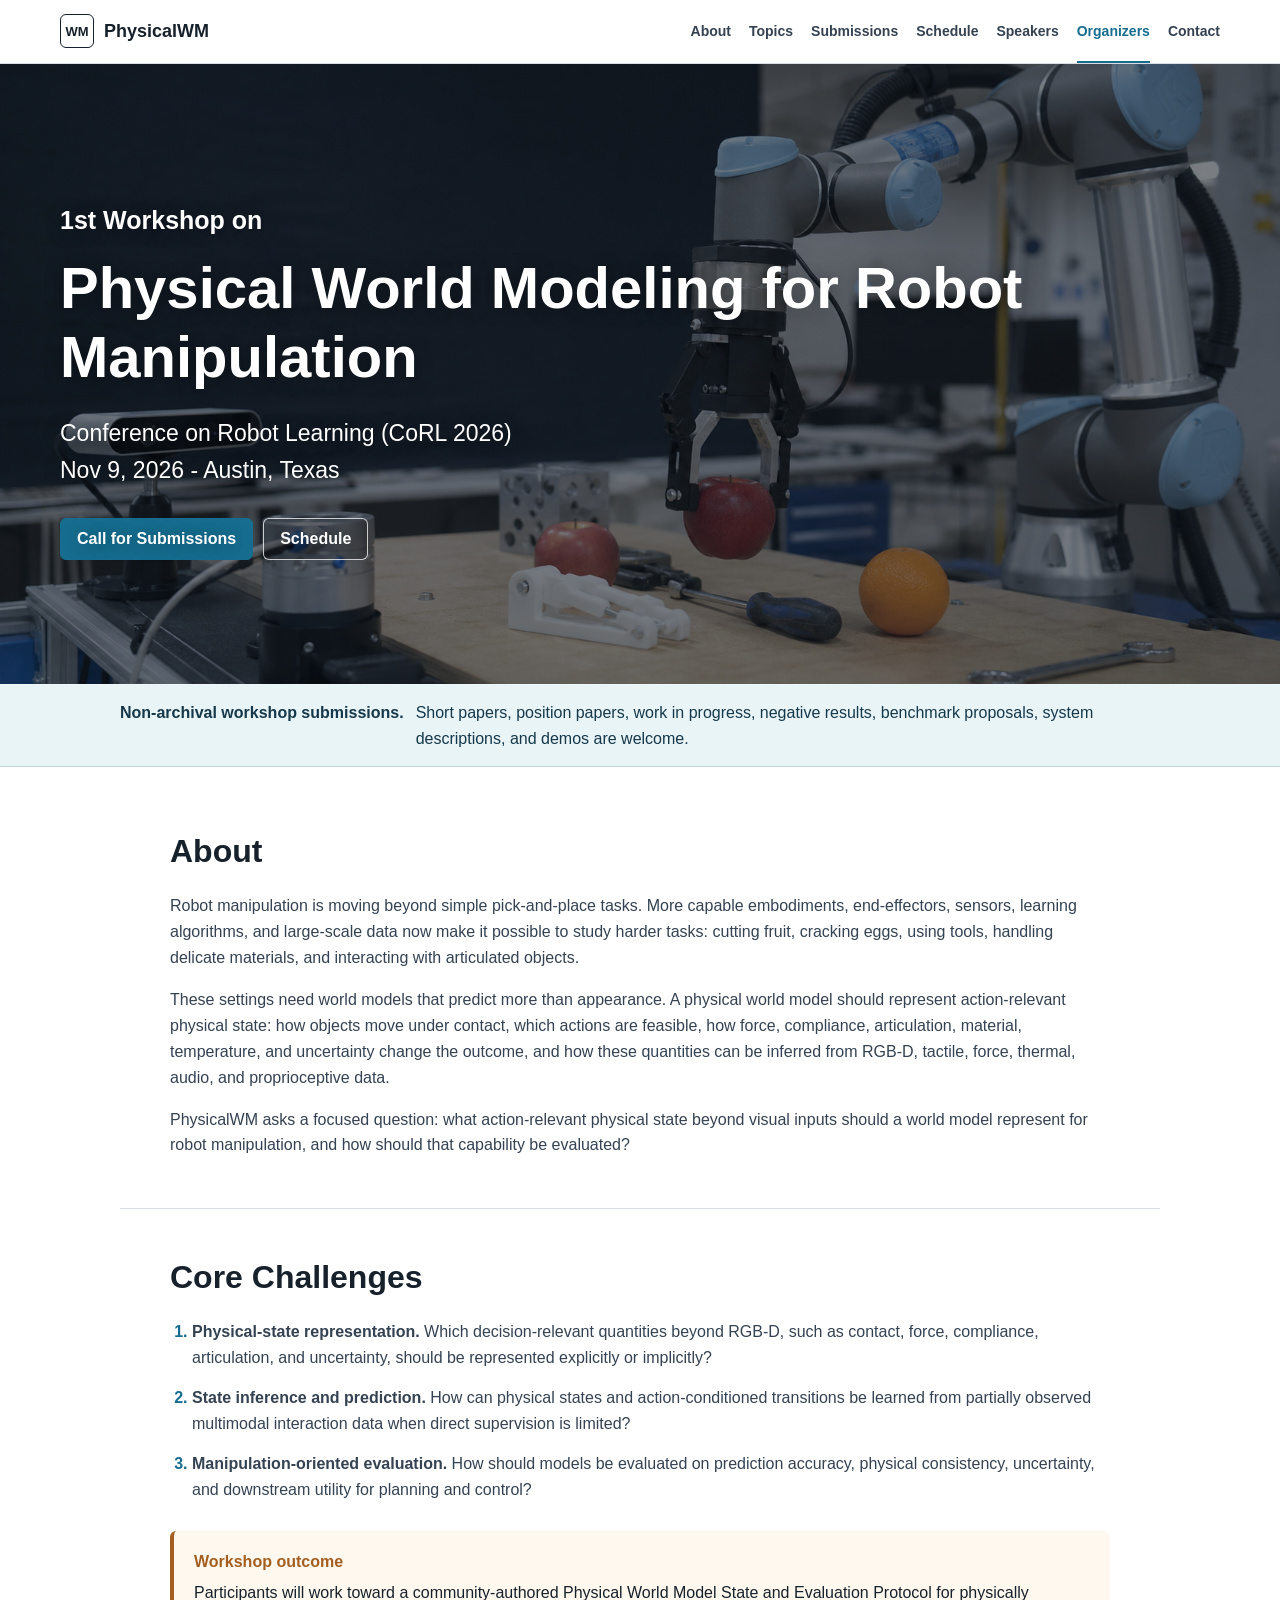
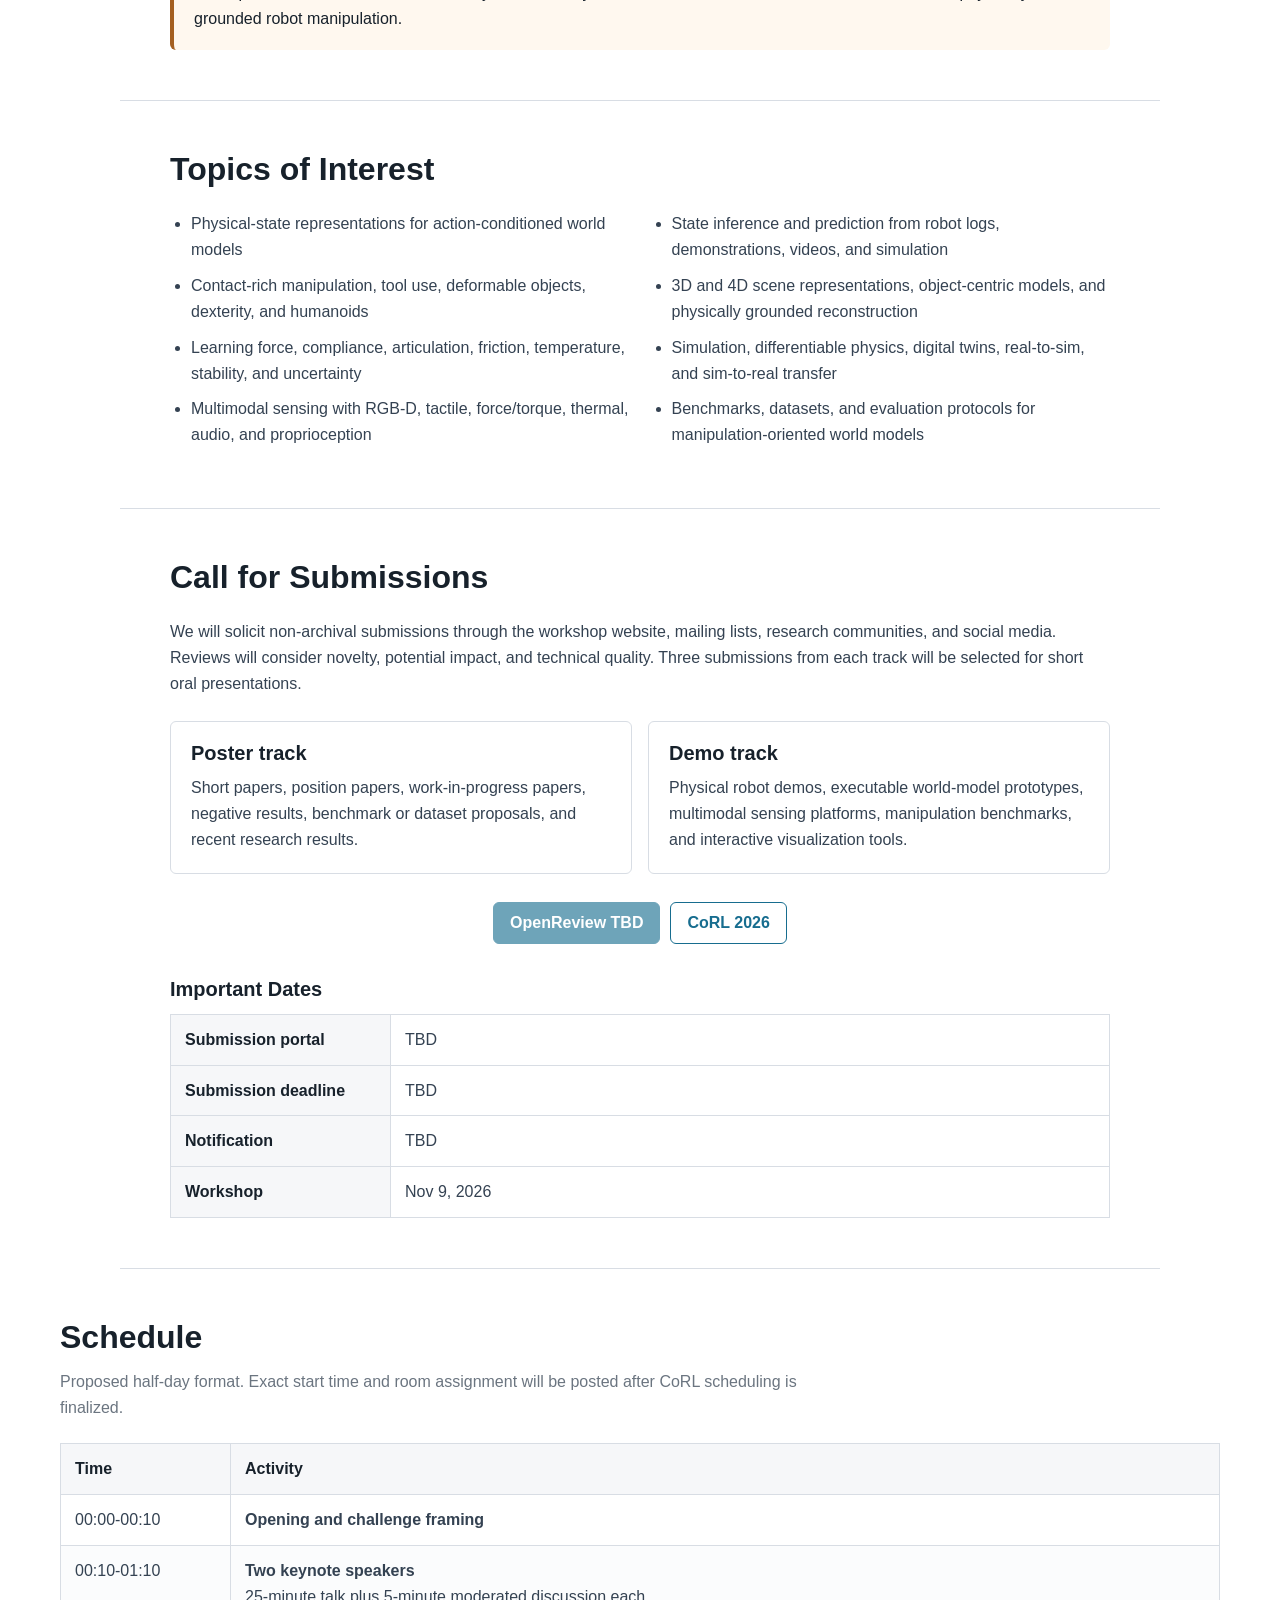
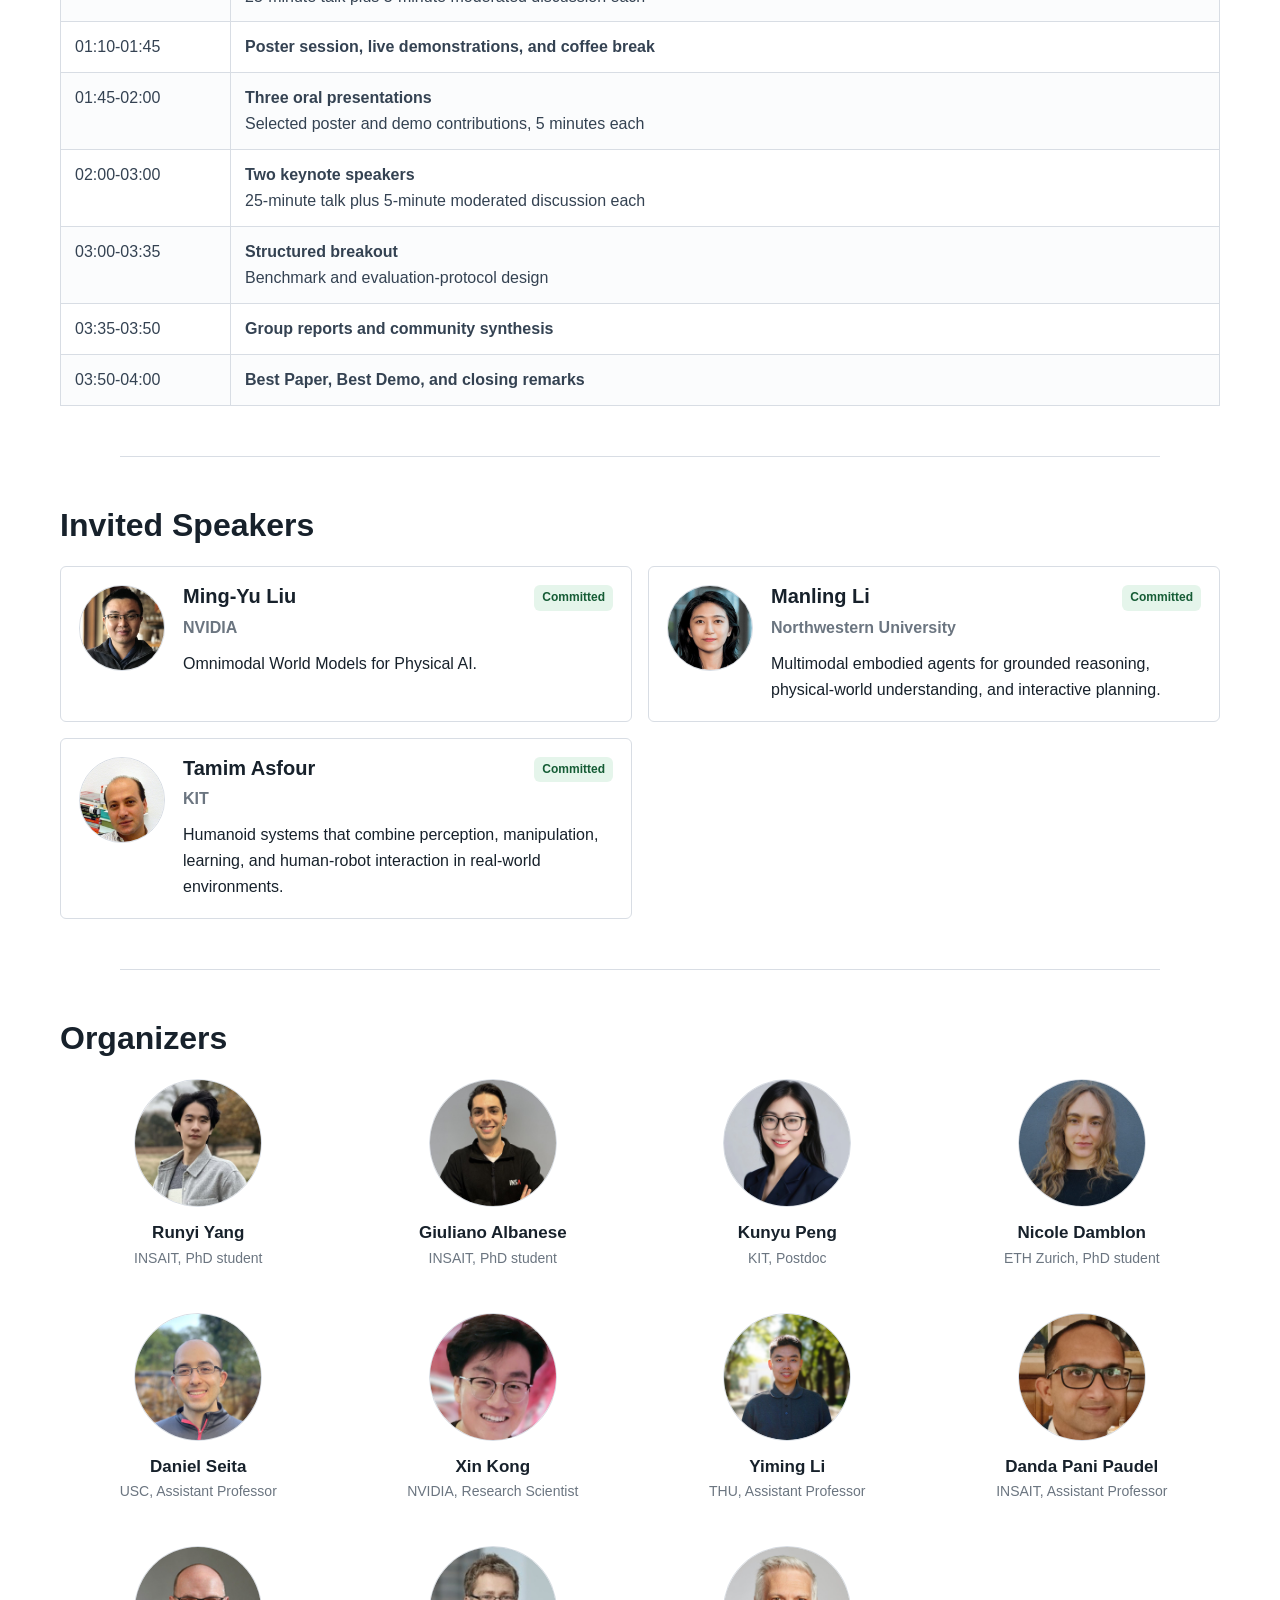
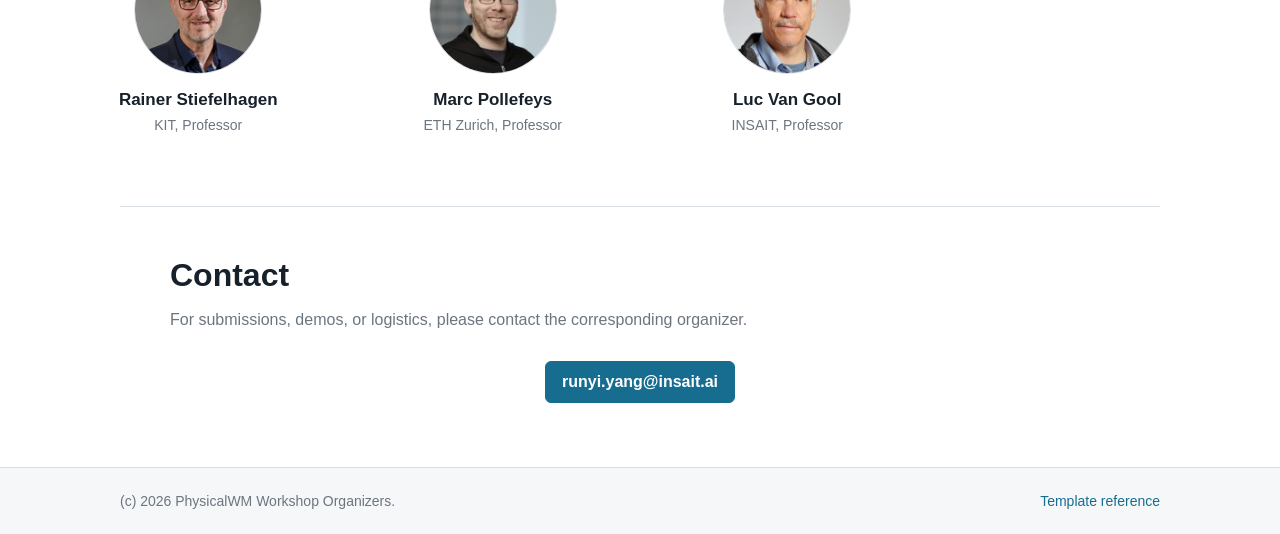
==== commit 58d9bfee: "Remove sponsor section and proposal links" ====
--- a/CORL2026.html
+++ b/CORL2026.html
@@ -32,7 +32,6 @@
         <a href="#schedule">Schedule</a>
         <a href="#speakers">Speakers</a>
         <a href="#organizers">Organizers</a>
-        <a href="#sponsor">Sponsor</a>
         <a href="#contact">Contact</a>
       </div>
     </nav>
@@ -50,7 +49,6 @@
         <div class="hero-actions" aria-label="Primary actions">
           <a class="button button-primary" href="#cfp">Call for Submissions</a>
           <a class="button button-secondary" href="#schedule">Schedule</a>
-          <a class="button button-secondary" href="assets/physicalwm-corl2026-proposal.pdf">Proposal PDF</a>
         </div>
       </div>
     </section>
@@ -309,32 +307,12 @@
 
     <hr class="half-rule" />
 
-    <section class="section" id="sponsor">
-      <div class="container narrow">
-        <h2>Sponsor and Logistics</h2>
-        <div class="rich-text">
-          <p>
-            The proposal lists Litchi AI as workshop sponsor. Sponsorship will support awards, demo logistics, and limited travel support for selected real-world demo presenters. Review, selection, award, and program decisions remain independent and under the responsibility of the organizers.
-          </p>
-        </div>
-        <div class="facts">
-          <div><span>Expected audience</span><strong>80-120 in person</strong></div>
-          <div><span>Remote audience</span><strong>50-100 if supported</strong></div>
-          <div><span>Format</span><strong>Half-day, in person</strong></div>
-          <div><span>Requirements</span><strong>Poster boards, demo tables, power, Wi-Fi</strong></div>
-        </div>
-      </div>
-    </section>
-
-    <hr class="half-rule" />
-
     <section class="section" id="contact">
       <div class="container narrow">
         <h2>Contact</h2>
-        <p class="section-note">For submissions, demos, sponsorship, or logistics, please contact the corresponding organizer.</p>
+        <p class="section-note">For submissions, demos, or logistics, please contact the corresponding organizer.</p>
         <div class="button-row">
           <a class="button button-primary" href="mailto:runyi.yang@insait.ai">runyi.yang@insait.ai</a>
-          <a class="button button-secondary button-on-light" href="assets/physicalwm-corl2026-proposal.pdf">Proposal PDF</a>
         </div>
       </div>
     </section>
